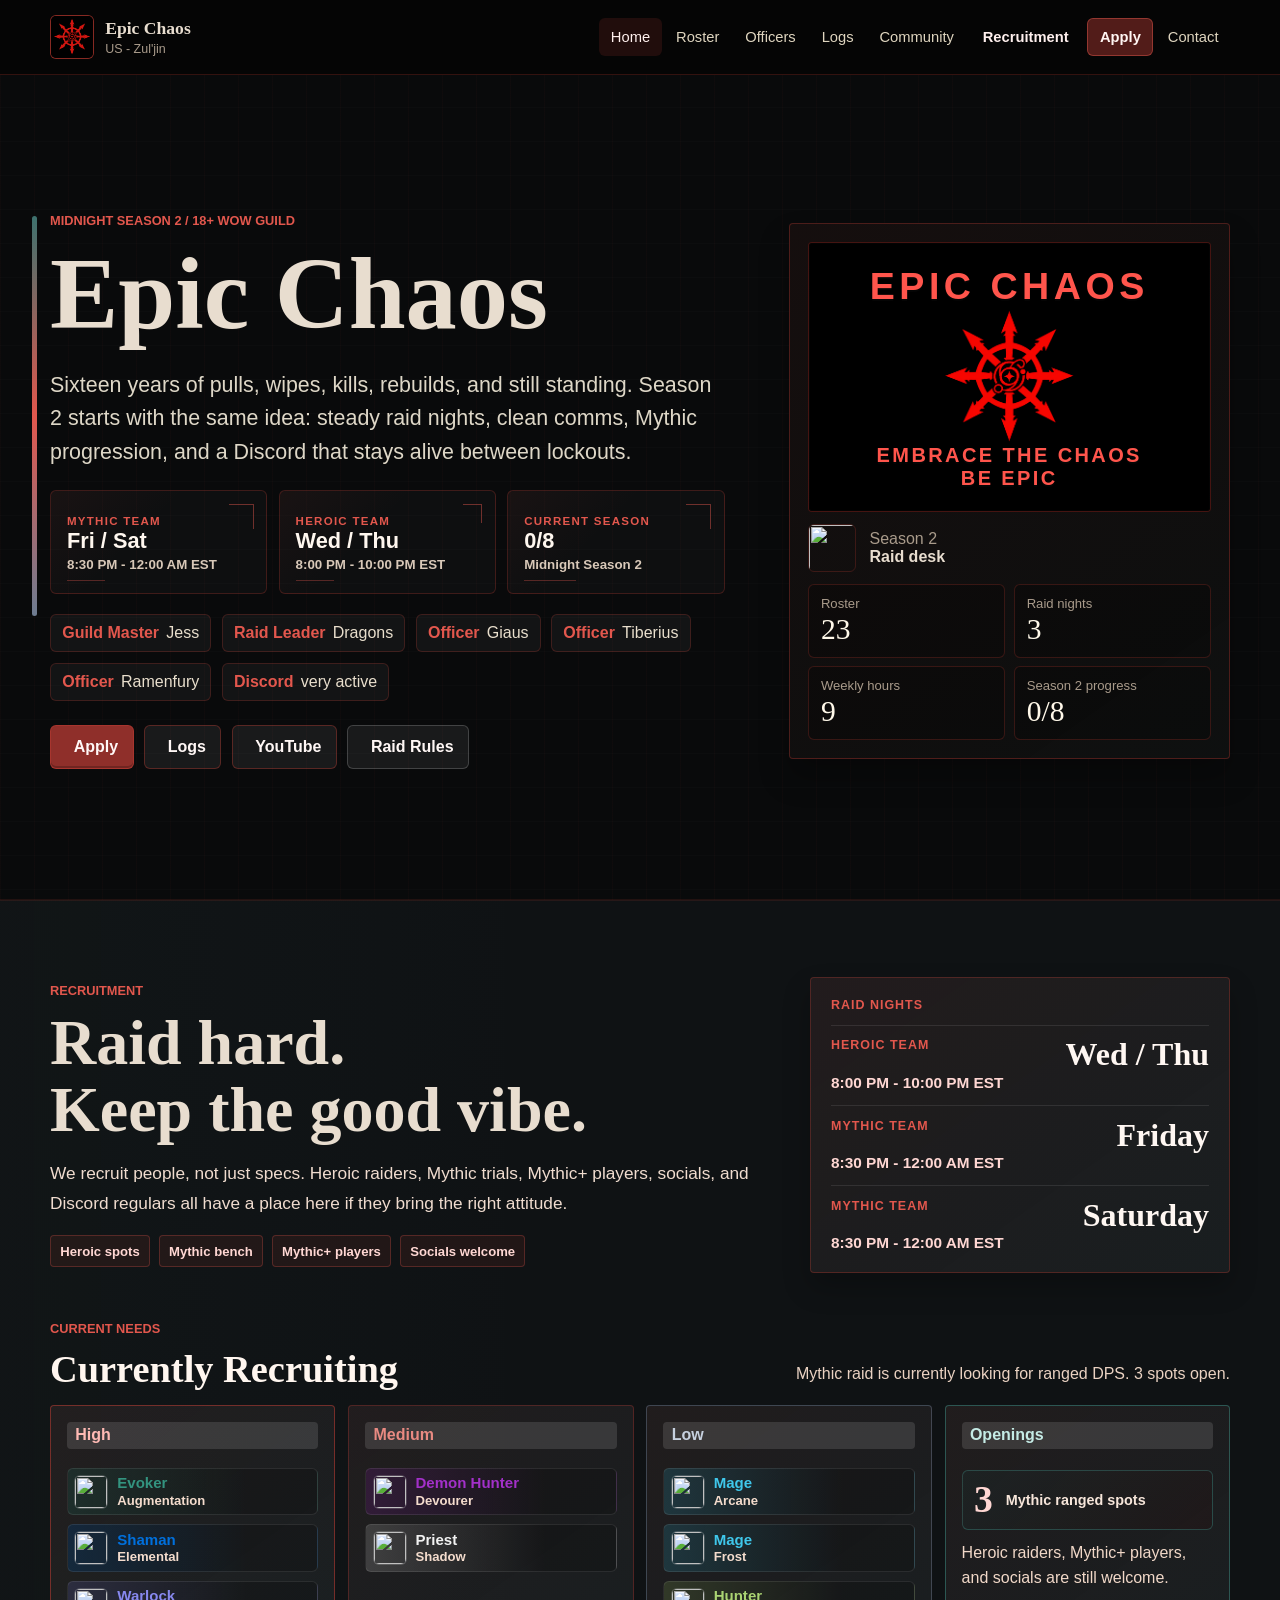
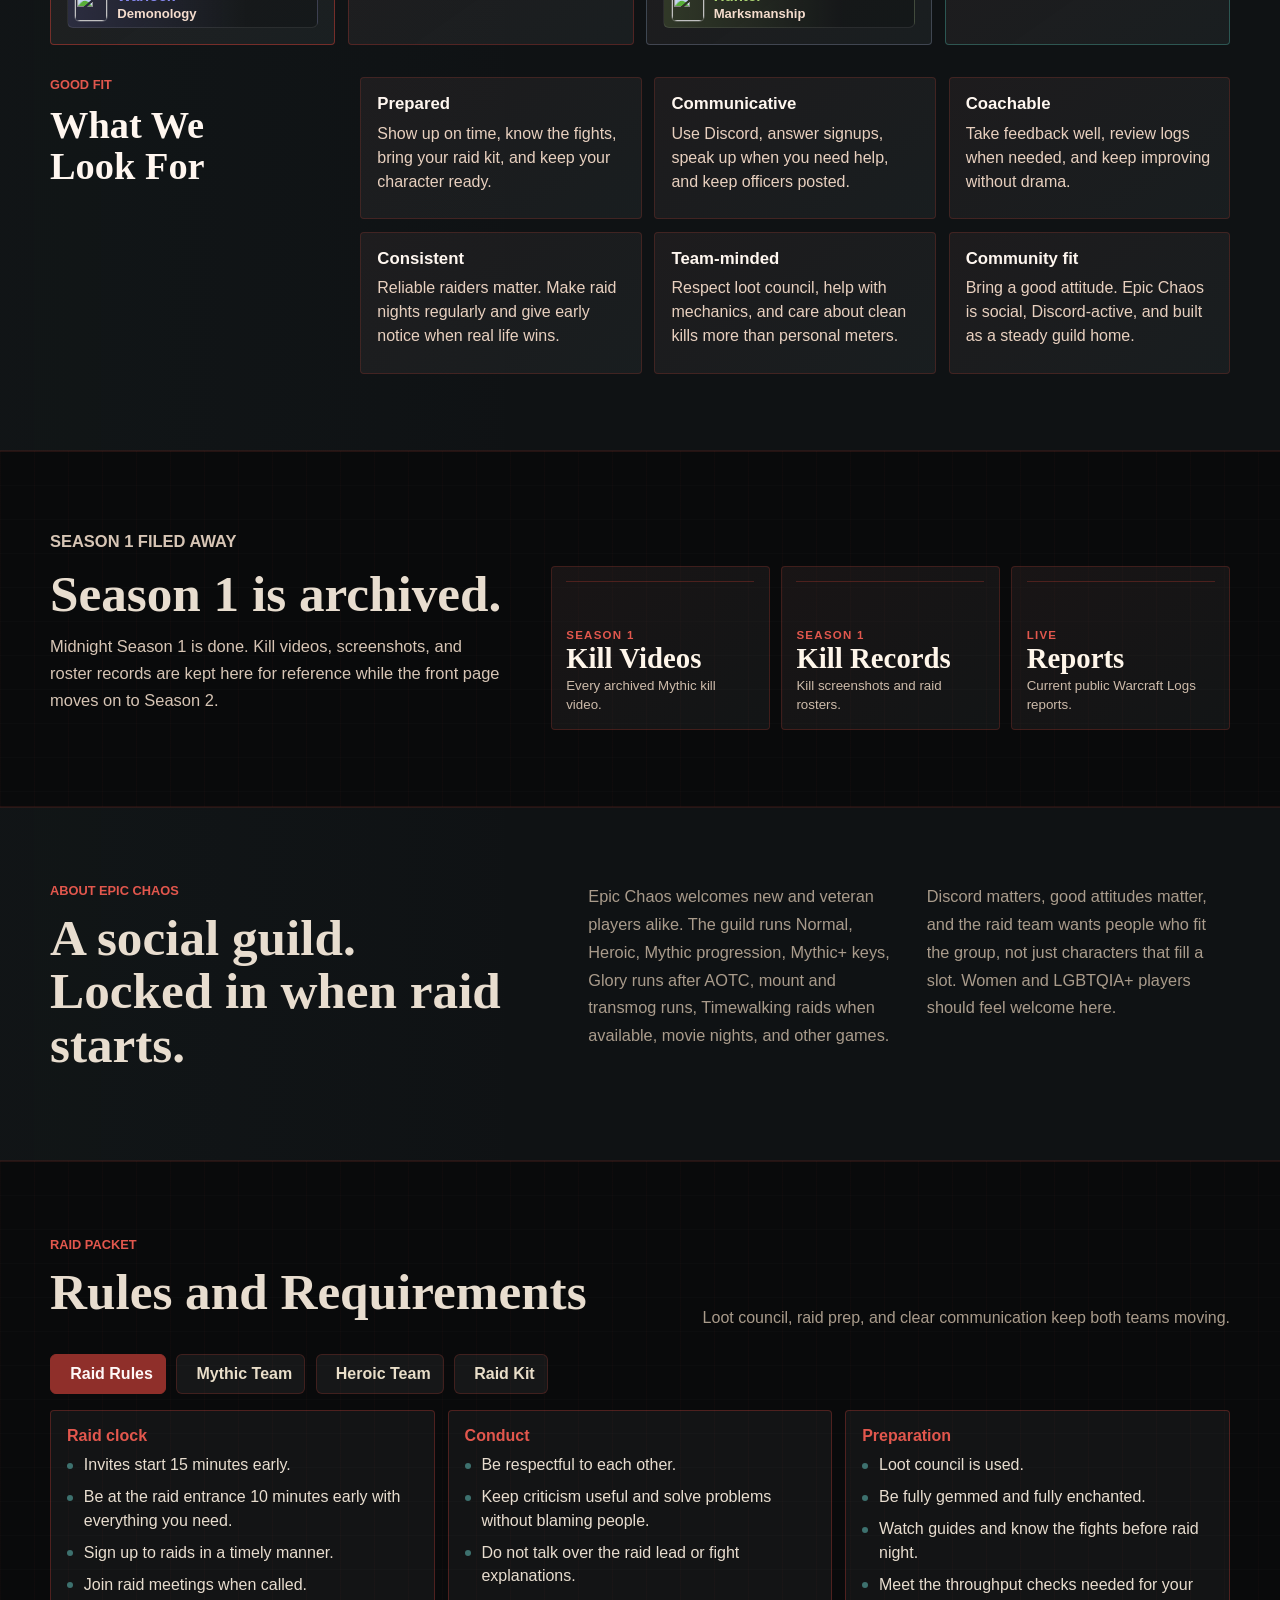
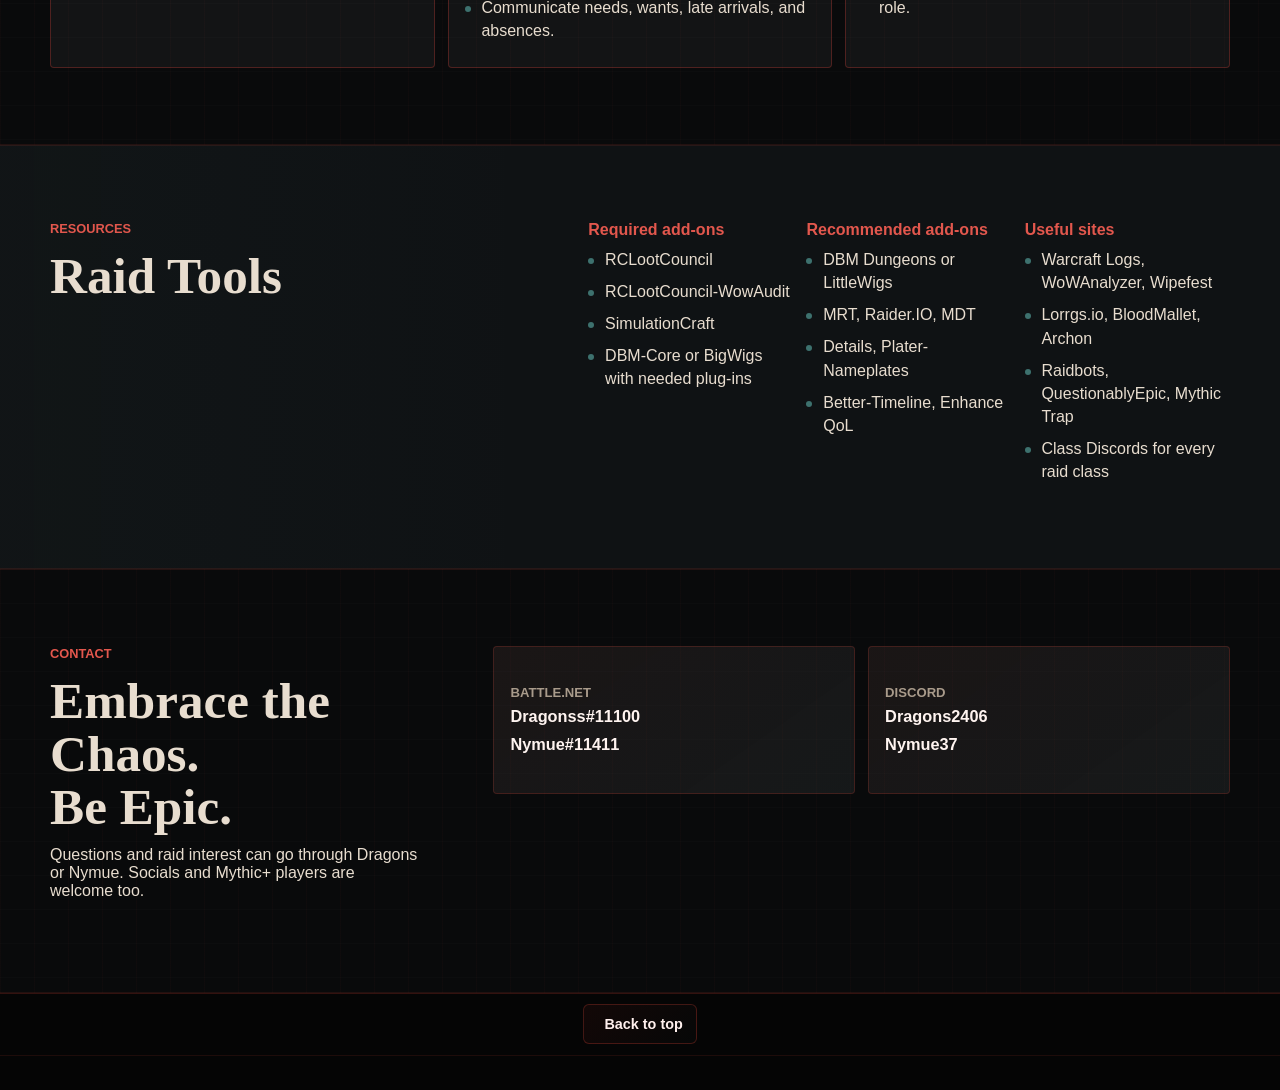
==== index.html @ 356dbc01 "Major CSS update/code test" ====
<!doctype html>
<html lang="en">
  <head>
    <meta charset="utf-8">
    <meta name="viewport" content="width=device-width, initial-scale=1">
    <title>Epic Chaos - WoW Guild on US-Zul'jin</title>
    <meta
      name="description"
      content="Epic Chaos is an 18+ World of Warcraft guild on US-Zul'jin with Heroic and Mythic raid teams, Mythic+, active Discord, and community events."
    >
    <link rel="icon" type="image/png" href="assets/epic-chaos-logo-v5.png">
    <link rel="apple-touch-icon" href="assets/epic-chaos-logo-v5.png">
    <link rel="stylesheet" href="style.css?v=42">
    <script defer src="https://unpkg.com/lucide@0.468.0/dist/umd/lucide.min.js"></script>
    <script defer src="script.js?v=21"></script>
  </head>
  <body>
    <a class="skip-link" href="#content">Skip to content</a>

    <header class="site-header">
      <nav class="nav-wrap" aria-label="Primary navigation">
        <a class="brand" href="/" aria-label="Epic Chaos home">
          <img class="brand-logo-img" src="assets/epic-chaos-logo-v5.png" alt="" width="46" height="46">
          <span>
            <strong>Epic Chaos</strong>
            <small>US - Zul'jin</small>
          </span>
        </a>

        <button class="icon-button nav-toggle" type="button" aria-label="Open navigation" aria-controls="siteNav" aria-expanded="false">
          <i data-lucide="menu"></i>
        </button>

        <div class="nav-links" id="siteNav">
          <a href="/" aria-current="page">Home</a>
          <a href="/Roster/">Roster</a>
          <a href="/Officers/">Officers</a>
          <a href="/Logs/">Logs</a>
          <a href="/Causes/">Community</a>
          <a class="nav-cta" href="/#recruitment" data-scroll-target="recruitment">Recruitment</a>
          <a class="nav-apply" href="https://forms.gle/5R5TwA4dQadTschp9">Apply</a>
          <a href="/#contact" data-scroll-target="contact">Contact</a>
        </div>
      </nav>
    </header>

    <main id="content">
      <section class="hero" id="top" aria-labelledby="heroTitle">
        <div class="hero-copy">
          <p class="eyebrow">Midnight Season 2 / 18+ WoW guild</p>
          <h1 id="heroTitle">Epic Chaos</h1>
          <p class="lead">
            Sixteen years of pulls, wipes, kills, rebuilds, and still standing.
            Season 2 starts with the same idea: steady raid nights, clean comms,
            Mythic progression, and a Discord that stays alive between lockouts.
          </p>

          <div class="hero-focus" aria-label="Current guild focus">
            <article>
              <span>Mythic Team</span>
              <strong>Fri / Sat</strong>
              <small>8:30 PM - 12:00 AM EST</small>
            </article>
            <article>
              <span>Heroic Team</span>
              <strong>Wed / Thu</strong>
              <small>8:00 PM - 10:00 PM EST</small>
            </article>
            <article>
              <span>Current Season</span>
              <strong>0/8</strong>
              <small>Midnight Season 2</small>
            </article>
          </div>

          <div class="leader-strip" aria-label="Guild leadership">
            <span><b>Guild Master</b> Jess</span>
            <span><b>Raid Leader</b> Dragons</span>
            <span><b>Officer</b> Giaus</span>
            <span><b>Officer</b> Tiberius</span>
            <span><b>Officer</b> Ramenfury</span>
            <span><b>Discord</b> very active</span>
          </div>

          <div class="hero-actions">
            <a class="button primary" href="https://forms.gle/5R5TwA4dQadTschp9">
              <i data-lucide="send"></i>
              Apply
            </a>
            <a class="button" href="/Logs/">
              <i data-lucide="bar-chart-3"></i>
              Logs
            </a>
            <a class="button" href="https://www.youtube.com/@EpicChaos-Zuljin">
              <i data-lucide="youtube"></i>
              YouTube
            </a>
            <a class="button ghost" href="/#requirements" data-scroll-target="requirements">
              <i data-lucide="scroll-text"></i>
              Raid Rules
            </a>
          </div>
        </div>

        <div class="hero-board" aria-label="Epic Chaos overview">
          <figure class="logo-card logo-card-image">
            <figcaption class="logo-wordmark logo-wordmark-top">Epic Chaos</figcaption>
            <img class="hero-logo-img" src="assets/epic-chaos-logo-v5.png" alt="Epic Chaos chaos star logo" width="4096" height="4096">
            <figcaption class="logo-wordmark logo-wordmark-bottom">
              <span>Embrace the Chaos</span>
              <span>Be Epic</span>
            </figcaption>
          </figure>

          <div class="board-heading">
            <img src="https://assets.rpglogs.com/img/warcraft/zones/zone-46.png" alt="" width="56" height="56">
            <div>
              <p>Season 2</p>
              <strong>Raid desk</strong>
            </div>
          </div>

          <dl class="stat-grid">
            <div>
              <dt>Roster</dt>
              <dd id="mythicRosterCount" data-sheet-count="mythic">23</dd>
            </div>
            <div>
              <dt>Raid nights</dt>
              <dd>3</dd>
            </div>
            <div>
              <dt>Weekly hours</dt>
              <dd>9</dd>
            </div>
            <div>
              <dt>Season 2 progress</dt>
              <dd>0/8</dd>
            </div>
          </dl>
        </div>
      </section>

      <section class="section band-recruitment" id="recruitment" aria-labelledby="recruitmentTitle">
        <div class="section-inner recruitment-feature">
          <div class="recruitment-copy">
            <p class="section-kicker">Recruitment</p>
            <h2 id="recruitmentTitle">Raid hard.<br><span class="line-keep">Keep the good vibe.</span></h2>
            <p class="recruitment-lead">
              We recruit people, not just specs. Heroic raiders, Mythic trials, Mythic+ players,
              socials, and Discord regulars all have a place here if they bring the right attitude.
            </p>
            <div class="recruitment-pills" aria-label="Open recruitment lanes">
              <span>Heroic spots</span>
              <span>Mythic bench</span>
              <span>Mythic+ players</span>
              <span>Socials welcome</span>
            </div>
          </div>

          <aside class="raid-times-panel" aria-label="Recruitment raid schedule">
            <span class="raid-times-label">Raid Nights</span>
            <div class="raid-time-line">
              <span>Heroic Team</span>
              <strong>Wed / Thu</strong>
              <b>8:00 PM - 10:00 PM EST</b>
            </div>
            <div class="raid-time-line">
              <span>Mythic Team</span>
              <strong>Friday</strong>
              <b>8:30 PM - 12:00 AM EST</b>
            </div>
            <div class="raid-time-line">
              <span>Mythic Team</span>
              <strong>Saturday</strong>
              <b>8:30 PM - 12:00 AM EST</b>
            </div>
          </aside>
        </div>

        <div class="section-inner recruitment-board">
          <div class="recruitment-section-head">
            <div>
              <p class="section-kicker">Current needs</p>
              <h3>Currently Recruiting</h3>
            </div>
            <p>Mythic raid is currently looking for ranged DPS. 3 spots open.</p>
          </div>

          <div class="recruit-grid">
            <article class="need-card high">
              <h3>High</h3>
              <ul class="recruit-list" aria-label="High priority recruitment">
                <li class="recruit-need class-evoker">
                  <img src="https://wow.zamimg.com/images/wow/icons/large/classicon_evoker.jpg" alt="" width="32" height="32">
                  <span><b>Evoker</b><em>Augmentation</em></span>
                </li>
                <li class="recruit-need class-shaman">
                  <img src="https://wow.zamimg.com/images/wow/icons/large/classicon_shaman.jpg" alt="" width="32" height="32">
                  <span><b>Shaman</b><em>Elemental</em></span>
                </li>
                <li class="recruit-need class-warlock">
                  <img src="https://wow.zamimg.com/images/wow/icons/large/classicon_warlock.jpg" alt="" width="32" height="32">
                  <span><b>Warlock</b><em>Demonology</em></span>
                </li>
              </ul>
            </article>
            <article class="need-card medium">
              <h3>Medium</h3>
              <ul class="recruit-list" aria-label="Medium priority recruitment">
                <li class="recruit-need class-demon-hunter">
                  <img src="https://wow.zamimg.com/images/wow/icons/large/classicon_demonhunter.jpg" alt="" width="32" height="32">
                  <span><b>Demon Hunter</b><em>Devourer</em></span>
                </li>
                <li class="recruit-need class-priest">
                  <img src="https://wow.zamimg.com/images/wow/icons/large/classicon_priest.jpg" alt="" width="32" height="32">
                  <span><b>Priest</b><em>Shadow</em></span>
                </li>
              </ul>
            </article>
            <article class="need-card low">
              <h3>Low</h3>
              <ul class="recruit-list" aria-label="Low priority recruitment">
                <li class="recruit-need class-mage">
                  <img src="https://wow.zamimg.com/images/wow/icons/large/classicon_mage.jpg" alt="" width="32" height="32">
                  <span><b>Mage</b><em>Arcane</em></span>
                </li>
                <li class="recruit-need class-mage">
                  <img src="https://wow.zamimg.com/images/wow/icons/large/classicon_mage.jpg" alt="" width="32" height="32">
                  <span><b>Mage</b><em>Frost</em></span>
                </li>
                <li class="recruit-need class-hunter">
                  <img src="https://wow.zamimg.com/images/wow/icons/large/classicon_hunter.jpg" alt="" width="32" height="32">
                  <span><b>Hunter</b><em>Marksmanship</em></span>
                </li>
              </ul>
            </article>
            <article class="need-card social">
              <h3>Openings</h3>
              <div class="recruit-openings">
                <strong>3</strong>
                <span>Mythic ranged spots</span>
              </div>
              <p>Heroic raiders, Mythic+ players, and socials are still welcome.</p>
            </article>
          </div>
        </div>

        <div class="section-inner fit-strip" aria-labelledby="fitTitle">
          <div class="fit-title">
            <p class="section-kicker">Good fit</p>
            <h3 id="fitTitle">What We Look For</h3>
          </div>
          <div class="fit-grid-home">
            <article>
              <h3>Prepared</h3>
              <p>Show up on time, know the fights, bring your raid kit, and keep your character ready.</p>
            </article>
            <article>
              <h3>Communicative</h3>
              <p>Use Discord, answer signups, speak up when you need help, and keep officers posted.</p>
            </article>
            <article>
              <h3>Coachable</h3>
              <p>Take feedback well, review logs when needed, and keep improving without drama.</p>
            </article>
            <article>
              <h3>Consistent</h3>
              <p>Reliable raiders matter. Make raid nights regularly and give early notice when real life wins.</p>
            </article>
            <article>
              <h3>Team-minded</h3>
              <p>Respect loot council, help with mechanics, and care about clean kills more than personal meters.</p>
            </article>
            <article>
              <h3>Community fit</h3>
              <p>Bring a good attitude. Epic Chaos is social, Discord-active, and built as a steady guild home.</p>
            </article>
          </div>
        </div>
      </section>

      <section class="section band-season" id="season-archive" aria-labelledby="seasonArchiveTitle">
        <div class="section-inner season-archive">
          <div class="season-archive-copy">
            <p class="section-kicker">Season 1 filed away</p>
            <h2 id="seasonArchiveTitle">Season 1 is archived.</h2>
            <p>
              Midnight Season 1 is done. Kill videos, screenshots, and roster records are kept here
              for reference while the front page moves on to Season 2.
            </p>
          </div>
          <div class="season-archive-links">
            <a href="/Armory/">
              <span>Season 1</span>
              <strong>Kill Videos</strong>
              <small>Every archived Mythic kill video.</small>
            </a>
            <a href="/Kill-Team/">
              <span>Season 1</span>
              <strong>Kill Records</strong>
              <small>Kill screenshots and raid rosters.</small>
            </a>
            <a href="/Logs/">
              <span>Live</span>
              <strong>Reports</strong>
              <small>Current public Warcraft Logs reports.</small>
            </a>
          </div>
        </div>
      </section>

      <section class="section band-paper" id="about" aria-labelledby="aboutTitle">
        <div class="section-inner split">
          <div>
            <p class="section-kicker">About Epic Chaos</p>
            <h2 id="aboutTitle">A social guild.<br>Locked in when raid starts.</h2>
          </div>
          <div class="about-copy">
            <p>
              Epic Chaos welcomes new and veteran players alike. The guild runs Normal, Heroic, Mythic progression,
              Mythic+ keys, Glory runs after AOTC, mount and transmog runs, Timewalking raids when available,
              movie nights, and other games.
            </p>
            <p>
              Discord matters, good attitudes matter, and the raid team wants people who fit the group,
              not just characters that fill a slot. Women and LGBTQIA+ players should feel welcome here.
            </p>
          </div>
        </div>
      </section>

      <section class="section band-dark" id="requirements" aria-labelledby="requirementsTitle">
        <div class="section-inner">
          <p class="section-kicker">Raid packet</p>
          <div class="section-head">
            <h2 id="requirementsTitle">Rules and Requirements</h2>
            <p>Loot council, raid prep, and clear communication keep both teams moving.</p>
          </div>

          <div class="tabs" role="tablist" aria-label="Raid packet sections">
            <button class="is-active" type="button" role="tab" aria-selected="true" data-requirement-tab="rules">
              <i data-lucide="shield-alert"></i>
              Raid Rules
            </button>
            <button type="button" role="tab" aria-selected="false" data-requirement-tab="riot">
              <i data-lucide="swords"></i>
              Mythic Team
            </button>
            <button type="button" role="tab" aria-selected="false" data-requirement-tab="ruin">
              <i data-lucide="shield"></i>
              Heroic Team
            </button>
            <button type="button" role="tab" aria-selected="false" data-requirement-tab="kit">
              <i data-lucide="package-check"></i>
              Raid Kit
            </button>
          </div>

          <div class="requirement-panel" id="requirementPanel" role="tabpanel" aria-live="polite"></div>
        </div>
      </section>

      <section class="section band-ink" id="resources" aria-labelledby="resourcesTitle">
        <div class="section-inner resources-layout">
          <div>
            <p class="section-kicker">Resources</p>
            <h2 id="resourcesTitle">Raid Tools</h2>
          </div>
          <div class="resource-columns">
            <div>
              <h3>Required add-ons</h3>
              <ul class="check-list">
                <li>RCLootCouncil</li>
                <li>RCLootCouncil-WowAudit</li>
                <li>SimulationCraft</li>
                <li>DBM-Core or BigWigs with needed plug-ins</li>
              </ul>
            </div>
            <div>
              <h3>Recommended add-ons</h3>
              <ul class="check-list">
                <li>DBM Dungeons or LittleWigs</li>
                <li>MRT, Raider.IO, MDT</li>
                <li>Details, Plater-Nameplates</li>
                <li>Better-Timeline, Enhance QoL</li>
              </ul>
            </div>
            <div>
              <h3>Useful sites</h3>
              <ul class="check-list">
                <li>Warcraft Logs, WoWAnalyzer, Wipefest</li>
                <li>Lorrgs.io, BloodMallet, Archon</li>
                <li>Raidbots, QuestionablyEpic, Mythic Trap</li>
                <li>Class Discords for every raid class</li>
              </ul>
            </div>
          </div>
        </div>
      </section>

      <section class="section band-contact" id="contact" aria-labelledby="contactTitle">
        <div class="section-inner contact-layout">
          <div>
            <p class="section-kicker">Contact</p>
            <h2 id="contactTitle">Embrace the Chaos.<br>Be Epic.</h2>
            <p>
              Questions and raid interest can go through Dragons or Nymue.
              Socials and Mythic+ players are welcome too.
            </p>
          </div>

          <div class="contact-grid">
            <div>
              <span>Battle.net</span>
              <strong>Dragonss#11100</strong>
              <strong>Nymue#11411</strong>
            </div>
            <div>
              <span>Discord</span>
              <strong>Dragons2406</strong>
              <strong>Nymue37</strong>
            </div>
          </div>
        </div>
      </section>
    </main>

    <div class="back-top-wrap">
      <button class="back-top" type="button">
        <i data-lucide="arrow-up"></i>
        Back to top
      </button>
    </div>

    <footer class="site-footer" aria-hidden="true"></footer>
  </body>
</html>
---- style.css ----
:root {
  color-scheme: dark;
  --bg: #070707;
  --deep: #030303;
  --panel: #111315;
  --ink: #e8ddcf;
  --muted: #a99b8b;
  --paper: #111315;
  --paper-ink: #e8ddcf;
  --line: rgba(214, 64, 53, 0.22);
  --line-dark: rgba(214, 64, 53, 0.3);
  --accent: #8f2f2a;
  --accent-bright: #e2574d;
  --red: #d64035;
  --green: #3d716e;
  --blue: #6d7c91;
  --band-textured:
    linear-gradient(90deg, rgba(214, 64, 53, 0.026) 1px, transparent 1px) 0 0 / 34px 34px,
    linear-gradient(0deg, rgba(255, 255, 255, 0.012) 1px, transparent 1px) 0 0 / 34px 34px,
    #090a0b;
  --band-muted:
    linear-gradient(90deg, rgba(61, 113, 110, 0.032), transparent 42%),
    #0f1214;
  --shadow: 0 16px 32px rgba(0, 0, 0, 0.32);
  --radius: 4px;
  --max: 1180px;
  --header: 74px;
  font-family: "Trebuchet MS", "Segoe UI", Arial, sans-serif;
}

* {
  box-sizing: border-box;
}

html {
  overflow-x: hidden;
  scroll-behavior: smooth;
  scroll-padding-top: calc(var(--header) + 18px);
}

body {
  margin: 0;
  padding-top: var(--header);
  min-width: 320px;
  overflow-x: hidden;
  background:
    linear-gradient(90deg, rgba(214, 64, 53, 0.018) 1px, transparent 1px) 0 0 / 34px 34px,
    linear-gradient(0deg, rgba(255, 255, 255, 0.01) 1px, transparent 1px) 0 0 / 34px 34px,
    var(--bg);
  color: var(--ink);
}

body::before {
  content: none;
}

main {
  overflow-x: clip;
}

img,
svg {
  display: block;
}

a {
  color: inherit;
}

h1,
h2,
h3,
p {
  margin-top: 0;
}

h1,
h2 {
  font-family: Georgia, "Times New Roman", serif;
  letter-spacing: 0;
  text-wrap: balance;
}

h1 {
  margin-bottom: 1.35rem;
  font-size: clamp(3.2rem, 8vw, 7.5rem);
  line-height: 1.04;
  max-width: 820px;
}

h2 {
  margin-bottom: 0.8rem;
  font-size: clamp(2rem, 4vw, 3.4rem);
  line-height: 1.04;
}

h3,
.eyebrow,
.section-kicker {
  text-wrap: balance;
}

p,
.lead,
.section-head p,
.recruitment-lead,
.about-copy p,
.contact-copy p,
.need-card p,
.resource-columns p,
.report-card span,
.logs-hub-card small {
  text-wrap: pretty;
}

h3 {
  margin-bottom: 0.45rem;
  font-size: 1rem;
}

.skip-link {
  position: fixed;
  left: 1rem;
  top: 1rem;
  z-index: 50;
  transform: translateY(-150%);
  background: var(--accent);
  color: #fff7f5;
  padding: 0.65rem 0.85rem;
  border-radius: 6px;
}

.skip-link:focus {
  transform: translateY(0);
}

.site-header {
  position: fixed;
  top: 0;
  left: 0;
  right: 0;
  z-index: 40;
  width: 100%;
  min-height: var(--header);
  background: rgba(6, 6, 6, 0.96);
  border-bottom: 1px solid var(--line);
  backdrop-filter: blur(8px);
  box-shadow: none;
}

.nav-wrap,
.hero,
.section-inner {
  width: min(var(--max), calc(100% - 32px));
  margin: 0 auto;
}

.nav-wrap {
  min-height: var(--header);
  display: flex;
  align-items: center;
  justify-content: space-between;
  gap: 1rem;
}

.brand {
  display: flex;
  align-items: center;
  gap: 0.7rem;
  text-decoration: none;
}

.brand img {
  width: 44px;
  height: 44px;
  filter: none;
}

.brand-logo {
  width: 46px;
  height: 46px;
  flex: 0 0 auto;
  border: 1px solid rgba(214, 64, 53, 0.62);
  border-radius: 6px;
  padding: 4px;
  background: #050505;
  box-shadow: none;
}

.brand-logo-img {
  width: 46px;
  height: 46px;
  flex: 0 0 auto;
  border: 1px solid rgba(214, 64, 53, 0.62);
  border-radius: 6px;
  object-fit: cover;
  object-position: center;
  background: #050505;
  box-shadow: none;
}

.brand strong {
  display: block;
  font-family: Georgia, "Times New Roman", serif;
  font-size: 1.1rem;
}

.brand small {
  color: var(--muted);
  font-size: 0.78rem;
}

.nav-links {
  display: flex;
  align-items: center;
  gap: 0.18rem;
}

.nav-links a {
  min-height: 38px;
  display: inline-flex;
  align-items: center;
  gap: 0.35rem;
  border-radius: 6px;
  padding: 0 0.72rem;
  border: 0;
  background: transparent;
  color: #dfd5bf;
  font: inherit;
  font-size: 0.92rem;
  text-decoration: none;
  cursor: pointer;
}

.nav-links a:hover,
.nav-links a:focus-visible {
  background: rgba(214, 64, 53, 0.14);
  color: #fff0ee;
  outline: none;
}

.nav-links a[aria-current="page"] {
  background: rgba(143, 47, 42, 0.2);
  color: #fff0ee;
}

.nav-links .nav-cta {
  margin-left: 0.18rem;
  color: #fff0ee;
  font-weight: 800;
}

.nav-links .nav-cta:hover,
.nav-links .nav-cta:focus-visible {
  background: rgba(214, 64, 53, 0.14);
}

.nav-links .nav-apply {
  margin-left: 0.28rem;
  border: 1px solid rgba(226, 87, 77, 0.46);
  background: rgba(143, 47, 42, 0.56);
  color: #fff5f2;
  font-weight: 900;
}

.nav-links .nav-apply:hover,
.nav-links .nav-apply:focus-visible {
  border-color: rgba(226, 87, 77, 0.78);
  background: rgba(214, 64, 53, 0.74);
  color: #fff;
}

.icon-button {
  width: 42px;
  height: 42px;
  display: none;
  align-items: center;
  justify-content: center;
  border: 1px solid var(--line);
  border-radius: 6px;
  background: rgba(255, 255, 255, 0.06);
  color: var(--ink);
}

.hero {
  min-height: calc(100svh - var(--header));
  padding: clamp(1.4rem, 3vw, 2.3rem) 0 clamp(1.1rem, 2.4vw, 1.8rem);
  display: grid;
  grid-template-columns: minmax(0, 1.1fr) minmax(320px, 0.72fr);
  align-items: center;
  gap: clamp(2rem, 5vw, 4rem);
}

.hero-copy {
  position: relative;
}

.hero-copy::before {
  content: "";
  position: absolute;
  left: -18px;
  top: 0.2rem;
  width: 5px;
  height: 72%;
  border-radius: 99px;
  background: linear-gradient(#3d716e, var(--accent-bright), #6d7c91);
}

.eyebrow,
.section-kicker {
  margin: 0 0 0.8rem;
  color: var(--accent-bright);
  font-size: 0.8rem;
  font-weight: 700;
  text-transform: uppercase;
}

.lead {
  max-width: 720px;
  margin-bottom: 1.35rem;
  color: #ded7c7;
  font-size: clamp(1.1rem, 2vw, 1.34rem);
  line-height: 1.55;
}

.hero-focus {
  display: grid;
  grid-template-columns: repeat(3, minmax(0, 1fr));
  gap: 0.7rem;
  max-width: 760px;
  margin: 0 0 1.25rem;
}

.hero-focus article {
  position: relative;
  min-height: 104px;
  overflow: hidden;
  display: grid;
  align-content: center;
  gap: 0.18rem;
  border: 1px solid rgba(214, 64, 53, 0.24);
  border-radius: 6px;
  padding: 0.95rem 1rem 0.85rem;
  background:
    linear-gradient(135deg, rgba(143, 47, 42, 0.08), transparent 42%),
    rgba(255, 255, 255, 0.024);
  box-shadow: none;
}

.hero-focus article::before {
  content: "";
  position: absolute;
  top: 0.78rem;
  right: 0.78rem;
  width: 24px;
  height: 24px;
  border-top: 1px solid rgba(226, 87, 77, 0.46);
  border-right: 1px solid rgba(226, 87, 77, 0.46);
}

.hero-focus article::after {
  content: "";
  position: absolute;
  left: 1rem;
  bottom: 0.78rem;
  width: 38px;
  height: 1px;
  background: rgba(226, 87, 77, 0.34);
}

.hero-focus article:nth-child(2)::before {
  width: 18px;
  height: 18px;
}

.hero-focus article:nth-child(3)::after {
  width: 52px;
}

.hero-focus span {
  color: var(--accent-bright);
  font-size: 0.72rem;
  font-weight: 900;
  letter-spacing: 0.11em;
  text-transform: uppercase;
}

.hero-focus strong {
  color: #fff7ef;
  font-size: clamp(1.05rem, 1.8vw, 1.36rem);
  line-height: 1.12;
}

.hero-focus small {
  color: #d8c8b8;
  font-weight: 800;
}

.leader-strip,
.hero-actions,
.link-row,
.segmented,
.tabs,
.roster-summary {
  display: flex;
  flex-wrap: wrap;
  gap: 0.65rem;
}

.leader-strip {
  margin-bottom: 1.5rem;
}

.leader-strip span,
.summary-pill {
  min-height: 38px;
  display: inline-flex;
  align-items: center;
  gap: 0.45rem;
  border: 1px solid var(--line);
  border-radius: 6px;
  padding: 0.45rem 0.7rem;
  background: rgba(255, 255, 255, 0.045);
  color: #e9dfcd;
}

.leader-strip b,
.summary-pill b {
  color: var(--accent-bright);
}

.button {
  min-height: 44px;
  display: inline-flex;
  align-items: center;
  justify-content: center;
  gap: 0.52rem;
  border: 1px solid rgba(214, 64, 53, 0.34);
  border-radius: 6px;
  padding: 0.66rem 0.9rem;
  background: rgba(255, 255, 255, 0.065);
  color: #fff7f5;
  font-weight: 700;
  text-decoration: none;
  transition: background 160ms ease, border-color 160ms ease, color 160ms ease;
}

.button:hover,
.button:focus-visible {
  background: rgba(143, 47, 42, 0.18);
  border-color: rgba(226, 87, 77, 0.62);
  outline: none;
}

.button.primary {
  background: var(--accent);
  color: #fff8f7;
  box-shadow: inset 0 -2px 0 rgba(0, 0, 0, 0.22);
}

.button.ghost {
  border-color: rgba(255, 255, 255, 0.18);
}

.button svg {
  width: 19px;
  height: 19px;
}

.button img {
  width: 22px;
  height: 22px;
  border-radius: 4px;
}

.hero-board {
  border: 1px solid rgba(214, 64, 53, 0.3);
  border-radius: var(--radius);
  padding: clamp(0.85rem, 2vw, 1.15rem);
  background:
    linear-gradient(145deg, rgba(143, 47, 42, 0.07), rgba(61, 113, 110, 0.035)),
    rgba(13, 13, 13, 0.96);
  box-shadow: 0 18px 30px rgba(0, 0, 0, 0.26);
}

.logo-card {
  margin: 0 0 0.75rem;
  border: 1px solid rgba(214, 64, 53, 0.32);
  border-radius: var(--radius);
  overflow: hidden;
  background: #000;
  box-shadow: inset 0 0 0 1px rgba(255, 255, 255, 0.025);
}

.logo-card-image {
  position: relative;
  min-height: clamp(210px, 24vw, 270px);
  display: grid;
  place-items: center;
  padding: clamp(1rem, 2vw, 1.35rem);
  background: #000;
}

.logo-card-image::before {
  content: "";
  position: absolute;
  inset: 0;
  z-index: 1;
  background:
    linear-gradient(180deg, rgba(0, 0, 0, 0.48), transparent 24%, transparent 74%, rgba(0, 0, 0, 0.56));
  pointer-events: none;
}

.hero-logo-img {
  position: absolute;
  left: 50%;
  top: 50%;
  width: 70%;
  height: 56%;
  transform: translate(-50%, -50%);
  object-fit: contain;
  object-position: center;
  opacity: 1;
  filter: saturate(1.2) contrast(1.08);
}

.logo-wordmark {
  position: relative;
  z-index: 2;
  margin: 0;
  color: #ff554c;
  font-family: Impact, "Arial Black", "Trebuchet MS", sans-serif;
  font-weight: 900;
  letter-spacing: 0.12em;
  text-align: center;
  text-transform: uppercase;
  text-shadow:
    0 2px 0 #050505;
}

.logo-wordmark-top {
  align-self: start;
  font-size: clamp(1.65rem, 3.2vw, 2.35rem);
}

.logo-wordmark-bottom {
  align-self: end;
  display: grid;
  gap: 0.12rem;
  font-size: clamp(0.95rem, 1.7vw, 1.25rem);
  line-height: 1.08;
}

.chaos-logo {
  color: #d64035;
}

.full-logo {
  width: 100%;
  height: auto;
  aspect-ratio: 640 / 430;
}

.logo-bg {
  fill: #070304;
}

.logo-title,
.logo-motto {
  fill: #ff6359;
  stroke: rgba(0, 0, 0, 0.95);
  stroke-width: 4;
  paint-order: stroke fill;
  font-family: Impact, "Arial Black", "Trebuchet MS", sans-serif;
  font-weight: 900;
  letter-spacing: 3px;
  filter: none;
}

.logo-title {
  font-size: 42px;
}

.logo-motto {
  font-size: 29px;
}

.logo-scuff {
  fill: none;
  stroke: rgba(255, 255, 255, 0.045);
  stroke-width: 2;
  stroke-linecap: round;
  stroke-dasharray: 1 12;
}

.star-arm {
  fill: none;
  stroke: currentColor;
  stroke-linecap: square;
  stroke-width: 20;
}

.brand-logo .star-arm {
  stroke-width: 9;
}

.star-head {
  fill: currentColor;
  stroke: #050505;
  stroke-linejoin: round;
  stroke-width: 4;
}

.brand-logo .star-head {
  stroke-width: 2.5;
}

.star-core {
  fill: #070304;
  stroke: currentColor;
  stroke-width: 8;
}

.star-core.outer {
  fill: #070304;
  stroke: var(--accent-bright);
  stroke-width: 7;
}

.star-core.middle {
  fill: #170707;
  stroke: currentColor;
  stroke-width: 5;
}

.star-core.inner {
  fill: var(--accent-bright);
  stroke: #070304;
  stroke-width: 2;
}

.core-mark {
  fill: none;
  stroke: var(--accent-bright);
  stroke-linecap: round;
  stroke-linejoin: round;
  stroke-width: 5;
}

.brand-logo .star-core {
  stroke-width: 4;
}

.brand-logo .star-core.outer {
  stroke: currentColor;
  stroke-width: 4;
}

.brand-logo .star-core.middle {
  fill: var(--accent-bright);
  stroke: #070304;
  stroke-width: 2;
}

.logo-ring,
.logo-swirl {
  fill: none;
  stroke: currentColor;
  stroke-linecap: round;
  stroke-linejoin: round;
}

.full-logo .logo-ring {
  stroke-width: 14;
}

.full-logo .logo-ring.inner {
  stroke-width: 8;
}

.brand-logo .logo-ring {
  stroke-width: 8;
}

.brand-logo .logo-ring.thin {
  stroke-width: 5;
}

.logo-spoke {
  fill: currentColor;
  stroke: #060606;
  stroke-width: 3;
  stroke-linejoin: round;
}

.brand-logo .logo-spoke {
  stroke-width: 2;
}

.full-logo .logo-swirl {
  stroke-width: 8;
}

.full-logo .logo-swirl.short {
  stroke-width: 6;
}

.brand-logo .logo-swirl {
  stroke-width: 6;
}

.board-heading {
  display: flex;
  align-items: center;
  gap: 0.85rem;
  margin-bottom: 1.1rem;
}

.hero-board .board-heading {
  margin-bottom: 0.75rem;
}

.board-heading img {
  width: 56px;
  height: 56px;
  border: 1px solid var(--line);
  border-radius: 6px;
}

.hero-board .board-heading img {
  width: 48px;
  height: 48px;
}

.board-heading p,
.section-head p,
.player-card p,
.progress-row small,
.report-card small,
.need-card p,
.schedule-card p {
  color: var(--muted);
}

.board-heading p,
.player-card p,
.schedule-card p {
  margin-bottom: 0;
}

.stat-grid {
  margin: 0;
  display: grid;
  grid-template-columns: repeat(2, minmax(0, 1fr));
  gap: 0.8rem;
}

.hero-board .stat-grid {
  gap: 0.55rem;
}

.stat-grid div {
  min-height: 92px;
  display: flex;
  flex-direction: column;
  justify-content: center;
  border: 1px solid var(--line);
  border-radius: 6px;
  padding: 0.9rem;
  background: rgba(0, 0, 0, 0.22);
}

.hero-board .stat-grid div {
  min-height: 66px;
  padding: 0.65rem 0.75rem;
}

.stat-grid dt {
  color: var(--muted);
  font-size: 0.82rem;
}

.stat-grid dd {
  margin: 0.15rem 0 0;
  color: #fff8e9;
  font-family: Georgia, "Times New Roman", serif;
  font-size: clamp(1.65rem, 4vw, 2.35rem);
}

.hero-board .stat-grid dd {
  font-size: clamp(1.35rem, 3vw, 1.85rem);
}

.section {
  padding: clamp(3rem, 6vw, 5.5rem) 0;
}

.section-head {
  display: flex;
  align-items: end;
  justify-content: space-between;
  gap: 2rem;
  margin-bottom: 1.4rem;
}

.section-head p {
  max-width: 620px;
  margin-bottom: 0;
  line-height: 1.55;
}

.band-dark {
  background:
    linear-gradient(90deg, rgba(61, 113, 110, 0.035), transparent 42%),
    #101115;
  border-block: 1px solid var(--line);
}

.band-paper {
  background:
    linear-gradient(90deg, rgba(214, 64, 53, 0.018) 1px, transparent 1px) 0 0 / 36px 36px,
    var(--paper);
  color: var(--paper-ink);
}

.band-paper .section-kicker {
  color: var(--accent-bright);
}

.band-paper .section-head p,
.band-paper .about-copy {
  color: var(--muted);
}

.band-ink {
  background:
    linear-gradient(90deg, rgba(214, 64, 53, 0.026), transparent 38%),
    #090b0f;
  border-block: 1px solid var(--line);
}

.band-recruitment {
  background:
    linear-gradient(90deg, rgba(143, 47, 42, 0.05), transparent 36%, rgba(61, 113, 110, 0.055) 82%),
    linear-gradient(0deg, rgba(255, 255, 255, 0.012) 1px, transparent 1px) 0 0 / 34px 34px,
    #08090d;
  border-block: 1px solid var(--line);
}

.band-contact {
  background:
    linear-gradient(135deg, rgba(143, 47, 42, 0.07), transparent 34%),
    #08090d;
  border-top: 1px solid var(--line);
}

main > section {
  position: relative;
  isolation: isolate;
  background: transparent;
}

main > section::before {
  content: "";
  position: absolute;
  top: 0;
  bottom: 0;
  left: calc(50% - 50vw);
  right: calc(50% - 50vw);
  z-index: -1;
  border-block: 1px solid rgba(214, 64, 53, 0.12);
  pointer-events: none;
}

main > section:first-child::before {
  border-top: 0;
}

main > section:nth-of-type(odd)::before {
  background: var(--band-textured);
}

main > section:nth-of-type(even)::before {
  background: var(--band-muted);
}

main > section.band-dark,
main > section.band-paper,
main > section.band-ink,
main > section.band-recruitment,
main > section.band-contact,
main > section.roster-controls-section {
  border-block: 0;
  border-top: 0;
  background: transparent;
}

.split,
.logs-layout,
.resources-layout,
.contact-layout {
  display: grid;
  grid-template-columns: minmax(260px, 0.85fr) minmax(0, 1.15fr);
  gap: clamp(1.5rem, 5vw, 4rem);
  align-items: start;
}

.contact-layout {
  grid-template-columns: minmax(260px, 0.68fr) minmax(0, 1.32fr);
}

.recruitment-feature {
  display: grid;
  grid-template-columns: minmax(0, 1fr) minmax(310px, 420px);
  gap: clamp(1.4rem, 4vw, 3.5rem);
  align-items: center;
}

.recruitment-copy h2 {
  max-width: 760px;
  margin-bottom: 1rem;
  font-size: clamp(2.4rem, 5vw, 4.65rem);
}

.line-keep {
  white-space: nowrap;
}

@media (max-width: 440px) {
  .recruitment-copy h2 {
    font-size: clamp(1.85rem, 10vw, 2.25rem);
  }
}

.recruitment-lead {
  max-width: 760px;
  color: #f0dccf;
  font-size: 1.08rem;
  line-height: 1.7;
}

.recruitment-pills {
  display: flex;
  flex-wrap: wrap;
  gap: 0.55rem;
  margin: 1rem 0 0;
}

.recruitment-pills span {
  min-height: 32px;
  display: inline-flex;
  align-items: center;
  border: 1px solid rgba(226, 87, 77, 0.28);
  border-radius: 4px;
  padding: 0.28rem 0.58rem;
  background: rgba(214, 64, 53, 0.09);
  color: #ffd7d3;
  font-size: 0.82rem;
  font-weight: 800;
}

.raid-times-panel {
  display: grid;
  gap: 0.8rem;
  border: 1px solid rgba(214, 64, 53, 0.28);
  border-radius: var(--radius);
  padding: clamp(1rem, 2vw, 1.25rem);
  background:
    linear-gradient(145deg, rgba(143, 47, 42, 0.09), rgba(61, 113, 110, 0.04)),
    rgba(255, 255, 255, 0.035);
  box-shadow: 0 14px 28px rgba(0, 0, 0, 0.24);
}

.raid-times-label,
.raid-time-line span {
  color: #e2574d;
  font-size: 0.78rem;
  font-weight: 900;
  letter-spacing: 0.08em;
  text-transform: uppercase;
}

.raid-time-line {
  display: grid;
  grid-template-columns: minmax(0, 1fr) auto;
  gap: 0.22rem 0.9rem;
  border-top: 1px solid rgba(255, 255, 255, 0.095);
  padding-top: 0.8rem;
}

.raid-time-line strong {
  min-width: 0;
  color: #fff7f2;
  font-family: Georgia, "Times New Roman", serif;
  font-size: clamp(1.45rem, 3vw, 2rem);
  line-height: 1;
}

.raid-time-line b {
  align-self: end;
  color: #ffd7d3;
  font-size: 0.96rem;
  white-space: nowrap;
}

.recruitment-board {
  margin-top: clamp(2rem, 4vw, 3rem);
}

.recruitment-section-head {
  display: flex;
  align-items: end;
  justify-content: space-between;
  gap: 1.5rem;
  margin-bottom: 0.95rem;
}

.recruitment-section-head h3,
.fit-title h3 {
  margin-bottom: 0;
  color: #fff6ef;
  font-family: Georgia, "Times New Roman", serif;
  font-size: clamp(1.8rem, 3vw, 2.8rem);
  line-height: 1.06;
}

.recruitment-section-head > p {
  max-width: 470px;
  margin-bottom: 0.15rem;
  color: #ead2c2;
  line-height: 1.55;
}

.band-recruitment .need-card {
  min-height: 168px;
  display: grid;
  align-content: start;
  background:
    linear-gradient(145deg, rgba(143, 47, 42, 0.075), rgba(61, 113, 110, 0.035)),
    rgba(255, 255, 255, 0.04);
}

.band-recruitment .need-card p {
  color: #f1d8c8;
  line-height: 1.55;
}

.recruit-list {
  display: grid;
  gap: 0.58rem;
  margin: 0.75rem 0 0;
  padding: 0;
  list-style: none;
}

.recruit-need {
  min-width: 0;
  min-height: 44px;
  display: grid;
  grid-template-columns: 32px minmax(0, 1fr);
  align-items: center;
  gap: 0.62rem;
  border: 1px solid rgba(255, 255, 255, 0.09);
  border-radius: 6px;
  padding: 0.38rem 0.46rem;
  background:
    linear-gradient(90deg, color-mix(in srgb, var(--class, #f0b86d) 18%, transparent), transparent 72%),
    rgba(0, 0, 0, 0.2);
}

.recruit-need img {
  width: 32px;
  height: 32px;
  border-radius: 5px;
  box-shadow: 0 0 0 1px rgba(255, 255, 255, 0.18);
}

.recruit-need span {
  min-width: 0;
  display: grid;
  gap: 0.05rem;
}

.recruit-need b {
  overflow-wrap: anywhere;
  color: var(--class, #ffd2ce);
  font-size: 0.94rem;
  line-height: 1.12;
}

.recruit-need em {
  color: #f4dccd;
  font-size: 0.82rem;
  font-style: normal;
  font-weight: 750;
  line-height: 1.18;
}

.recruit-openings {
  display: grid;
  grid-template-columns: auto minmax(0, 1fr);
  align-items: center;
  gap: 0.8rem;
  margin: 0.85rem 0 0.7rem;
  border: 1px solid rgba(63, 143, 134, 0.38);
  border-radius: 6px;
  padding: 0.72rem;
  background:
    linear-gradient(135deg, rgba(61, 113, 110, 0.14), rgba(143, 47, 42, 0.08)),
    rgba(0, 0, 0, 0.22);
}

.recruit-openings strong {
  color: #ffd7d3;
  font-family: Georgia, "Times New Roman", serif;
  font-size: 2.35rem;
  line-height: 0.95;
}

.recruit-openings span {
  color: #f7e6da;
  font-size: 0.9rem;
  font-weight: 850;
  line-height: 1.25;
}

.fit-strip {
  display: grid;
  grid-template-columns: minmax(210px, 0.32fr) minmax(0, 1fr);
  gap: clamp(1rem, 3vw, 2rem);
  align-items: start;
  margin-top: clamp(1.2rem, 3vw, 2rem);
}

.fit-grid-home {
  display: grid;
  grid-template-columns: repeat(3, minmax(0, 1fr));
  gap: 0.8rem;
}

.fit-grid-home article {
  min-height: 142px;
  border: 1px solid rgba(214, 64, 53, 0.2);
  border-radius: var(--radius);
  padding: 1rem;
  background:
    linear-gradient(145deg, rgba(143, 47, 42, 0.05), rgba(61, 113, 110, 0.04)),
    rgba(255, 255, 255, 0.034);
}

.fit-grid-home h3 {
  color: #fff7f0;
  font-size: 1.05rem;
}

.fit-grid-home p {
  margin-bottom: 0;
  color: #e8d0bf;
  line-height: 1.5;
}

.season-archive {
  display: grid;
  grid-template-columns: minmax(260px, 0.8fr) minmax(0, 1.2fr);
  gap: clamp(1.3rem, 4vw, 3rem);
  align-items: end;
}

.season-archive-copy p {
  max-width: 660px;
  color: #d7c5b5;
  font-size: 1.03rem;
  line-height: 1.62;
}

.season-archive-links {
  display: grid;
  grid-template-columns: repeat(3, minmax(0, 1fr));
  gap: 0.72rem;
}

.season-archive-links a {
  min-height: 164px;
  position: relative;
  display: grid;
  align-content: end;
  gap: 0.18rem;
  border: 1px solid rgba(214, 64, 53, 0.22);
  border-radius: var(--radius);
  padding: 0.9rem;
  background:
    linear-gradient(145deg, rgba(143, 47, 42, 0.055), rgba(61, 113, 110, 0.026)),
    rgba(255, 255, 255, 0.034);
  color: inherit;
  text-decoration: none;
}

.season-archive-links a::before {
  content: "";
  position: absolute;
  left: 0.9rem;
  right: 0.9rem;
  top: 0.9rem;
  height: 1px;
  background: rgba(214, 64, 53, 0.28);
}

.season-archive-links span {
  color: var(--accent-bright);
  font-size: 0.72rem;
  font-weight: 900;
  letter-spacing: 0.11em;
  text-transform: uppercase;
}

.season-archive-links strong {
  color: #fff6ea;
  font-family: Georgia, "Times New Roman", serif;
  font-size: clamp(1.3rem, 2.4vw, 1.8rem);
  line-height: 1.05;
}

.season-archive-links small {
  color: #cdbbaa;
  line-height: 1.42;
}

.season-archive-links a:hover,
.season-archive-links a:focus-visible {
  border-color: rgba(226, 87, 77, 0.46);
  background:
    linear-gradient(145deg, rgba(143, 47, 42, 0.07), rgba(61, 113, 110, 0.035)),
    rgba(255, 255, 255, 0.038);
  outline: none;
}

.about-copy {
  columns: 2 280px;
  column-gap: 2.2rem;
  font-size: 1.02rem;
  line-height: 1.7;
}

.schedule-grid,
.recruit-grid,
.resource-columns,
.contact-grid,
.progress-list,
.reports-panel,
.requirement-panel,
.roster-grid {
  display: grid;
  gap: 0.8rem;
}

.schedule-grid,
.recruit-grid {
  grid-template-columns: repeat(4, minmax(0, 1fr));
}

.schedule-card {
  min-height: 150px;
  display: grid;
  grid-template-columns: auto 1fr;
  grid-template-rows: 1fr auto;
  gap: 0.85rem;
  border: 1px solid var(--line);
  border-radius: var(--radius);
  padding: 1rem;
  background: rgba(255, 255, 255, 0.05);
}

.schedule-card .day {
  width: 54px;
  height: 54px;
  display: grid;
  place-items: center;
  border: 1px solid rgba(214, 64, 53, 0.34);
  border-radius: 6px;
  color: var(--accent-bright);
  font-family: Georgia, "Times New Roman", serif;
  font-size: 1.22rem;
}

.schedule-card span {
  grid-column: 1 / -1;
  justify-self: start;
  border-radius: 4px;
  padding: 0.28rem 0.5rem;
  background: rgba(61, 113, 110, 0.18);
  color: #d7ece8;
  font-size: 0.78rem;
  font-weight: 700;
}

.schedule-card.accent {
  border-color: rgba(214, 64, 53, 0.5);
}

.schedule-card.quiet {
  border-color: rgba(63, 143, 134, 0.45);
}

.roster-head {
  align-items: start;
}

.roster-tools {
  min-width: min(100%, 420px);
  display: grid;
  gap: 0.7rem;
}

.segmented button,
.tabs button {
  min-height: 40px;
  border: 1px solid var(--line);
  border-radius: 6px;
  padding: 0.55rem 0.75rem;
  background: rgba(255, 255, 255, 0.055);
  color: #e9dec9;
  font: inherit;
  font-weight: 700;
  cursor: pointer;
}

.tabs button {
  display: inline-flex;
  align-items: center;
  gap: 0.45rem;
}

.segmented button.is-active,
.tabs button.is-active {
  background: var(--accent);
  border-color: var(--accent);
  color: #fff8f7;
}

.search-box {
  min-height: 42px;
  display: flex;
  align-items: center;
  gap: 0.55rem;
  border: 1px solid var(--line);
  border-radius: 6px;
  padding: 0 0.72rem;
  background: rgba(255, 255, 255, 0.055);
}

.search-box svg {
  width: 18px;
  color: var(--accent-bright);
}

.search-box input {
  width: 100%;
  border: 0;
  outline: 0;
  background: transparent;
  color: #fff8e8;
  font: inherit;
}

.roster-summary {
  min-height: 50px;
  margin-bottom: 1rem;
}

.roster-grid {
  grid-template-columns: repeat(3, minmax(0, 1fr));
}

.player-card {
  --class: var(--accent);
  position: relative;
  min-height: 122px;
  overflow: hidden;
  border: 1px solid var(--line);
  border-radius: var(--radius);
  padding: 1rem;
  background:
    linear-gradient(135deg, color-mix(in srgb, var(--class) 9%, transparent), transparent 34%),
    rgba(255, 255, 255, 0.044);
}

.player-card::before {
  content: "";
  position: absolute;
  top: 0;
  right: 0;
  width: 44px;
  height: 44px;
  border-top: 2px solid color-mix(in srgb, var(--class) 76%, #fff 8%);
  border-right: 2px solid color-mix(in srgb, var(--class) 76%, #fff 8%);
  opacity: 0.9;
}

.player-card::after {
  content: "";
  position: absolute;
  left: 1rem;
  right: 1rem;
  bottom: 0.68rem;
  height: 1px;
  background: linear-gradient(90deg, color-mix(in srgb, var(--class) 50%, transparent), transparent 58%);
  opacity: 0.58;
}

.player-card header {
  position: relative;
  z-index: 1;
  display: flex;
  align-items: start;
  justify-content: space-between;
  gap: 0.8rem;
}

.player-card h3 {
  margin-bottom: 0.25rem;
  color: var(--class);
  font-size: 1.04rem;
}

.ilvl {
  min-width: 44px;
  min-height: 32px;
  display: inline-flex;
  align-items: center;
  justify-content: center;
  border-radius: 6px;
  background: rgba(255, 255, 255, 0.14);
  color: #fff;
  font-weight: 800;
}

.player-meta {
  position: relative;
  z-index: 1;
  display: flex;
  flex-wrap: wrap;
  gap: 0.45rem;
  margin-top: 0.85rem;
}

.chip {
  min-height: 28px;
  display: inline-flex;
  align-items: center;
  border-radius: 4px;
  padding: 0.24rem 0.45rem;
  background: rgba(0, 0, 0, 0.22);
  color: #e2d7c4;
  font-size: 0.78rem;
}

.role-tank {
  color: #bdd8ff;
}

.role-healer {
  color: #c1f4d5;
}

.role-dps {
  color: #ffd2d2;
}

.class-death-knight { --class: #c41e3a; }
.class-demon-hunter { --class: #a330c9; }
.class-druid { --class: #ff7c0a; }
.class-evoker { --class: #33937f; }
.class-hunter { --class: #aad372; }
.class-mage { --class: #3fc7eb; }
.class-monk { --class: #00ff98; }
.class-paladin { --class: #f48cba; }
.class-priest { --class: #f2f2f2; }
.class-rogue { --class: #fff468; }
.class-shaman { --class: #0070dd; }
.class-warlock { --class: #8788ee; }
.class-warrior { --class: #c69b6d; }

.progress-row,
.report-card,
.need-card,
.requirement-card,
.contact-grid div {
  border-radius: var(--radius);
  padding: 1rem;
}

.progress-row,
.report-card,
.need-card,
.contact-grid div {
  border: 1px solid var(--line);
  background:
    linear-gradient(145deg, rgba(143, 47, 42, 0.05), rgba(61, 113, 110, 0.026)),
    rgba(255, 255, 255, 0.045);
}

.progress-list + .link-row {
  margin-top: 1.55rem;
}

.progress-row {
  color: #fff7f0;
  line-height: 1.45;
}

.progress-row strong {
  color: #ffd7d3;
  font-family: Georgia, "Times New Roman", serif;
  font-size: 1.38rem;
  text-shadow: none;
}

.progress-row span {
  color: #fff9f2;
  font-weight: 800;
}

.progress-row small {
  color: #f0d4c3;
  font-size: 0.9rem;
}

.reports-panel {
  border-left: 1px solid var(--line);
  padding-left: clamp(1rem, 3vw, 2rem);
}

#reportsList {
  display: grid;
  gap: 0.65rem;
  min-width: 0;
}

.reports-panel.is-updating #reportsList {
  opacity: 0.72;
}

.report-card {
  display: grid;
  grid-template-columns: minmax(0, 1fr) auto;
  align-items: start;
  gap: 0.65rem 0.9rem;
  min-width: 0;
  color: #f4e8d0;
}

.report-card-main {
  display: grid;
  gap: 0.22rem;
  min-width: 0;
}

.report-title {
  min-width: 0;
  overflow-wrap: anywhere;
  color: #fff4f0;
  font-size: 1.02rem;
  font-weight: 900;
  text-decoration: none;
}

.report-title:hover,
.report-title:focus-visible {
  color: #ffb7b0;
  outline: none;
}

.report-card span {
  min-width: 0;
  color: var(--muted);
  font-size: 0.9rem;
}

.report-card > small {
  grid-column: 2;
  justify-self: end;
  border: 1px solid rgba(214, 64, 53, 0.3);
  border-radius: 4px;
  padding: 0.24rem 0.42rem;
  color: var(--accent-bright);
  font-size: 0.76rem;
  font-weight: 700;
  white-space: nowrap;
}

.report-card:hover,
.report-card:focus-within {
  border-color: rgba(226, 87, 77, 0.56);
  outline: none;
}

.report-actions {
  grid-column: 1 / -1;
  display: flex;
  flex-wrap: wrap;
  gap: 0.42rem;
}

.report-action {
  min-height: 32px;
  display: inline-flex;
  align-items: center;
  gap: 0.34rem;
  border: 1px solid rgba(214, 64, 53, 0.22);
  border-radius: 4px;
  padding: 0.34rem 0.5rem;
  background: rgba(0, 0, 0, 0.18);
  color: #eadbca;
  font: inherit;
  font-size: 0.78rem;
  font-weight: 800;
  line-height: 1;
  text-decoration: none;
  cursor: pointer;
  transition: border-color 160ms ease, background 160ms ease, color 160ms ease;
}

.report-action svg {
  width: 15px;
  height: 15px;
  color: var(--accent-bright);
}

.report-action.primary {
  border-color: rgba(214, 64, 53, 0.38);
  color: #fff0ee;
}

.report-action:hover,
.report-action:focus-visible {
  border-color: rgba(226, 87, 77, 0.55);
  background: rgba(255, 255, 255, 0.07);
  color: #fff8ee;
  outline: none;
}

.report-action.is-copied {
  border-color: rgba(112, 212, 139, 0.55);
  color: #d9ffe3;
}

.report-action.is-copied svg {
  color: #70d48b;
}

.text-link {
  justify-self: start;
  color: var(--accent-bright);
  font-weight: 700;
  text-underline-offset: 0.18em;
}

.tabs {
  margin-bottom: 1rem;
}

.requirement-panel,
.resource-columns,
.contact-grid {
  grid-template-columns: repeat(3, minmax(0, 1fr));
}

.contact-grid {
  grid-template-columns: repeat(2, minmax(0, 1fr));
}

.requirement-card {
  border: 1px solid var(--line-dark);
  background: rgba(255, 255, 255, 0.045);
}

.requirement-card h3,
.resource-columns h3 {
  color: var(--accent-bright);
}

.requirement-card ul,
.check-list {
  margin: 0;
  padding: 0;
  list-style: none;
}

.requirement-card li,
.check-list li {
  position: relative;
  margin: 0.55rem 0;
  padding-left: 1.05rem;
  line-height: 1.45;
}

.requirement-card li::before,
.check-list li::before {
  content: "";
  position: absolute;
  left: 0;
  top: 0.62em;
  width: 6px;
  height: 6px;
  border-radius: 50%;
  background: var(--green);
}

.need-card {
  min-height: 150px;
}

.need-card h3 {
  display: inline-flex;
  border-radius: 4px;
  padding: 0.28rem 0.52rem;
  background: rgba(255, 255, 255, 0.12);
}

.need-card.high { border-color: rgba(214, 64, 53, 0.48); }
.need-card.medium { border-color: rgba(143, 47, 42, 0.46); }
.need-card.low { border-color: rgba(109, 124, 145, 0.44); }
.need-card.social { border-color: rgba(63, 143, 134, 0.5); }
.need-card.high h3 { color: #ffbab4; }
.need-card.medium h3 { color: #e98a82; }
.need-card.low h3 { color: #c7d1df; }
.need-card.social h3 { color: #c5ebe5; }

.contact-grid div {
  min-height: 148px;
  display: grid;
  align-content: center;
  gap: 0.35rem;
  min-width: 0;
  overflow: hidden;
  border-color: rgba(214, 64, 53, 0.22);
  background:
    linear-gradient(145deg, rgba(143, 47, 42, 0.06), rgba(61, 113, 110, 0.04)),
    rgba(255, 255, 255, 0.045);
  box-shadow: none;
}

.contact-grid span {
  color: var(--muted);
  font-size: 0.82rem;
  text-transform: uppercase;
  font-weight: 700;
}

.contact-grid strong,
.contact-grid a {
  color: #fff4f0;
  font-size: 1.02rem;
  min-width: 0;
  overflow-wrap: anywhere;
  word-break: break-word;
  line-height: 1.35;
}

.contact-grid a {
  color: #ffd0cc;
  text-underline-offset: 0.18em;
}

.site-footer {
  min-height: 34px;
  background: rgba(6, 6, 6, 0.96);
}

.back-top-wrap {
  width: 100%;
  margin: 0;
  padding: 0.65rem 1rem;
  display: flex;
  justify-content: center;
  border-top: 1px solid var(--line);
  border-bottom: 1px solid rgba(214, 64, 53, 0.12);
  background: rgba(6, 6, 6, 0.96);
}

.back-top {
  min-height: 40px;
  display: inline-flex;
  align-items: center;
  gap: 0.45rem;
  border: 1px solid rgba(214, 64, 53, 0.28);
  border-radius: 6px;
  padding: 0 0.8rem;
  background:
    linear-gradient(135deg, rgba(143, 47, 42, 0.1), rgba(61, 113, 110, 0.04)),
    rgba(5, 4, 4, 0.88);
  color: #fff0ee;
  font: inherit;
  font-size: 0.9rem;
  font-weight: 800;
  cursor: pointer;
  box-shadow: none;
}

.back-top:hover,
.back-top:focus-visible {
  background:
    linear-gradient(135deg, rgba(143, 47, 42, 0.18), rgba(61, 113, 110, 0.08)),
    rgba(5, 4, 4, 0.94);
  outline: none;
}

.back-top svg {
  width: 17px;
  height: 17px;
  color: var(--accent-bright);
}

@media (max-width: 1020px) {
  .hero,
  .logs-layout,
  .resources-layout,
  .contact-layout,
  .recruitment-feature,
  .season-archive,
  .fit-strip,
  .split {
    grid-template-columns: 1fr;
  }

  .raid-times-panel {
    width: min(100%, 680px);
  }

  .schedule-grid,
  .recruit-grid,
  .fit-grid-home,
  .season-archive-links,
  .roster-grid,
  .requirement-panel,
  .resource-columns,
  .contact-grid {
    grid-template-columns: repeat(2, minmax(0, 1fr));
  }

  .reports-panel {
    border-left: 0;
    padding-left: 0;
  }
}

@media (max-width: 760px) {
  .section {
    padding: clamp(2.4rem, 9vw, 3.35rem) 0;
  }

  .icon-button {
    display: inline-flex;
  }

  .nav-links {
    position: absolute;
    left: 16px;
    right: 16px;
    top: calc(var(--header) - 8px);
    display: none;
    border: 1px solid var(--line);
    border-radius: var(--radius);
    padding: 0.5rem;
    background: rgba(9, 9, 8, 0.98);
    box-shadow: var(--shadow);
  }

  .nav-links.is-open {
    display: grid;
    gap: 0.25rem;
  }

  .nav-links a {
    min-height: 44px;
    justify-content: center;
  }

  .nav-links .nav-apply {
    margin-left: 0;
    justify-content: center;
  }

  .back-top-wrap {
    justify-content: center;
  }

  .hero {
    min-height: auto;
    padding-top: 2.4rem;
  }

  .hero-focus {
    grid-template-columns: 1fr;
  }

  .hero-copy::before {
    left: -10px;
  }

  .section-head,
  .recruitment-section-head,
  .roster-head {
    display: grid;
    gap: 0.85rem;
    margin-bottom: 1.05rem;
  }

  .schedule-grid,
  .recruit-grid,
  .fit-grid-home,
  .season-archive-links,
  .roster-grid,
  .requirement-panel,
  .resource-columns,
  .contact-grid {
    grid-template-columns: 1fr;
  }

  .schedule-card {
    min-height: 134px;
  }

  .about-copy {
    columns: 1;
  }

  .raid-time-line {
    grid-template-columns: 1fr;
  }

  .raid-time-line b {
    white-space: normal;
  }

  .report-card {
    grid-template-columns: 1fr;
  }

  .report-card > small {
    grid-column: 1;
    justify-self: start;
  }

  .tabs button,
  .segmented button {
    flex: 1 1 auto;
  }
}

@media (max-width: 440px) {
  .brand small {
    display: none;
  }

  h1 {
    font-size: 3rem;
  }

  .hero-actions .button,
  .link-row .button {
    width: 100%;
  }

  .stat-grid {
    grid-template-columns: 1fr;
  }
}

@media (max-width: 440px) {
  .hero .lead {
    font-size: 1.02rem;
    line-height: 1.45;
  }

  .hero .hero-actions .button {
    width: auto;
    flex: 1 1 calc(50% - 0.65rem);
  }

  .hero .hero-actions .button.ghost {
    flex-basis: 100%;
  }

  .hero-board .board-heading,
  .hero-board .stat-grid {
    display: none;
  }

  .hero-board {
    padding: 0.65rem;
  }

  .hero-board .logo-card {
    margin-bottom: 0;
  }

  .hero-board .logo-card-image {
    min-height: 170px;
    padding: 0.75rem;
  }
}
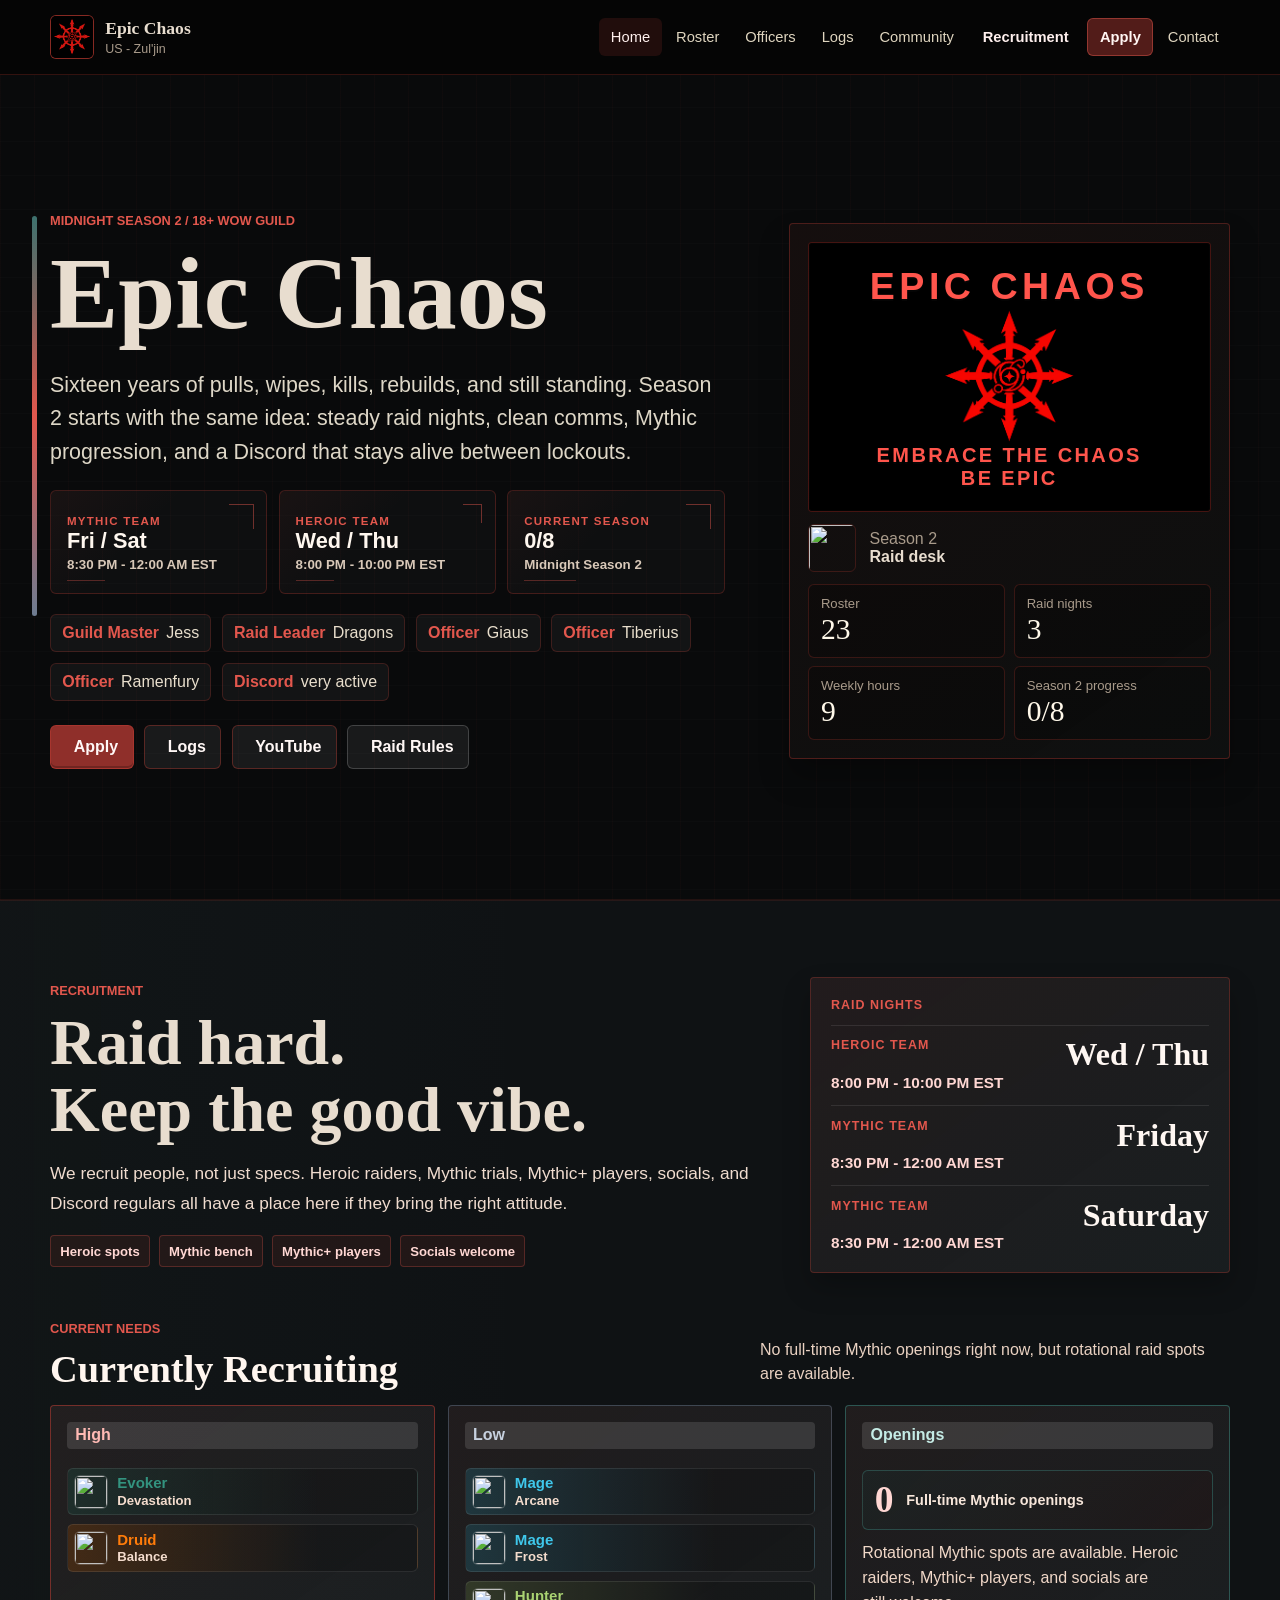
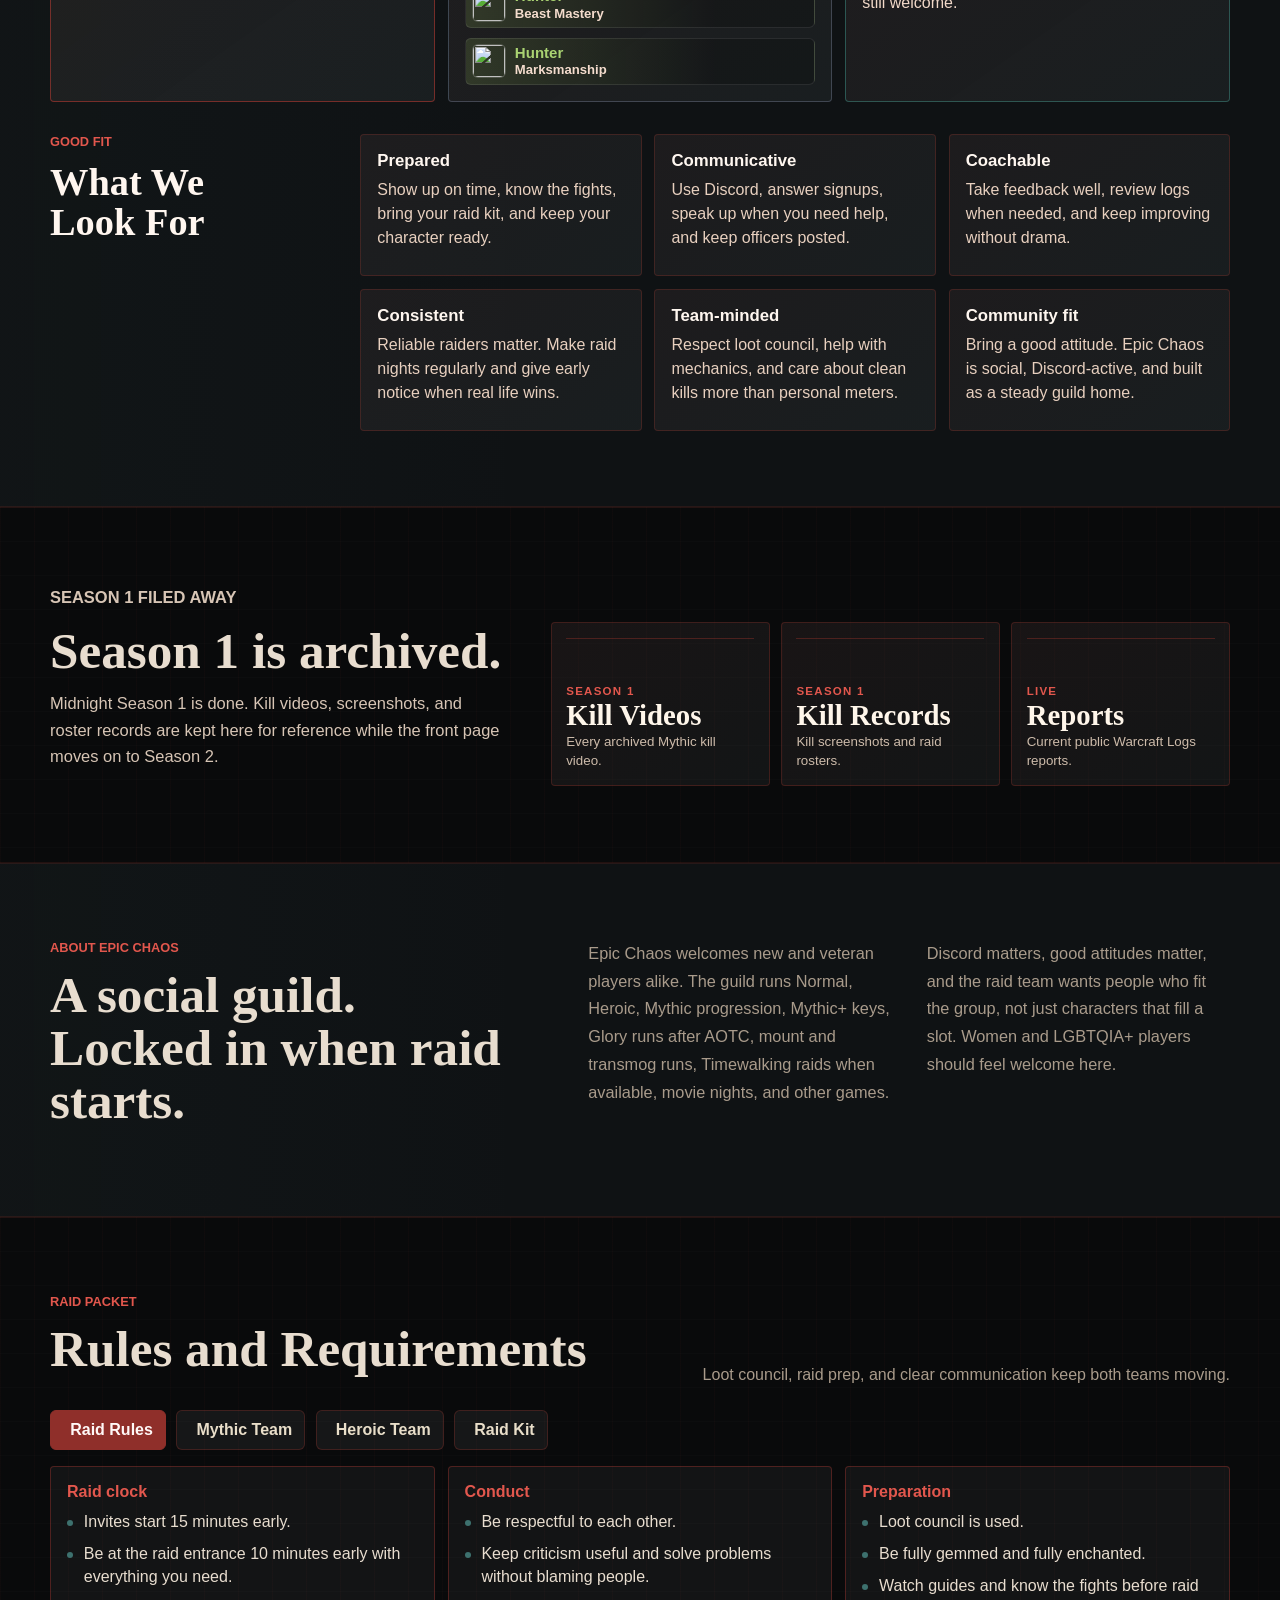
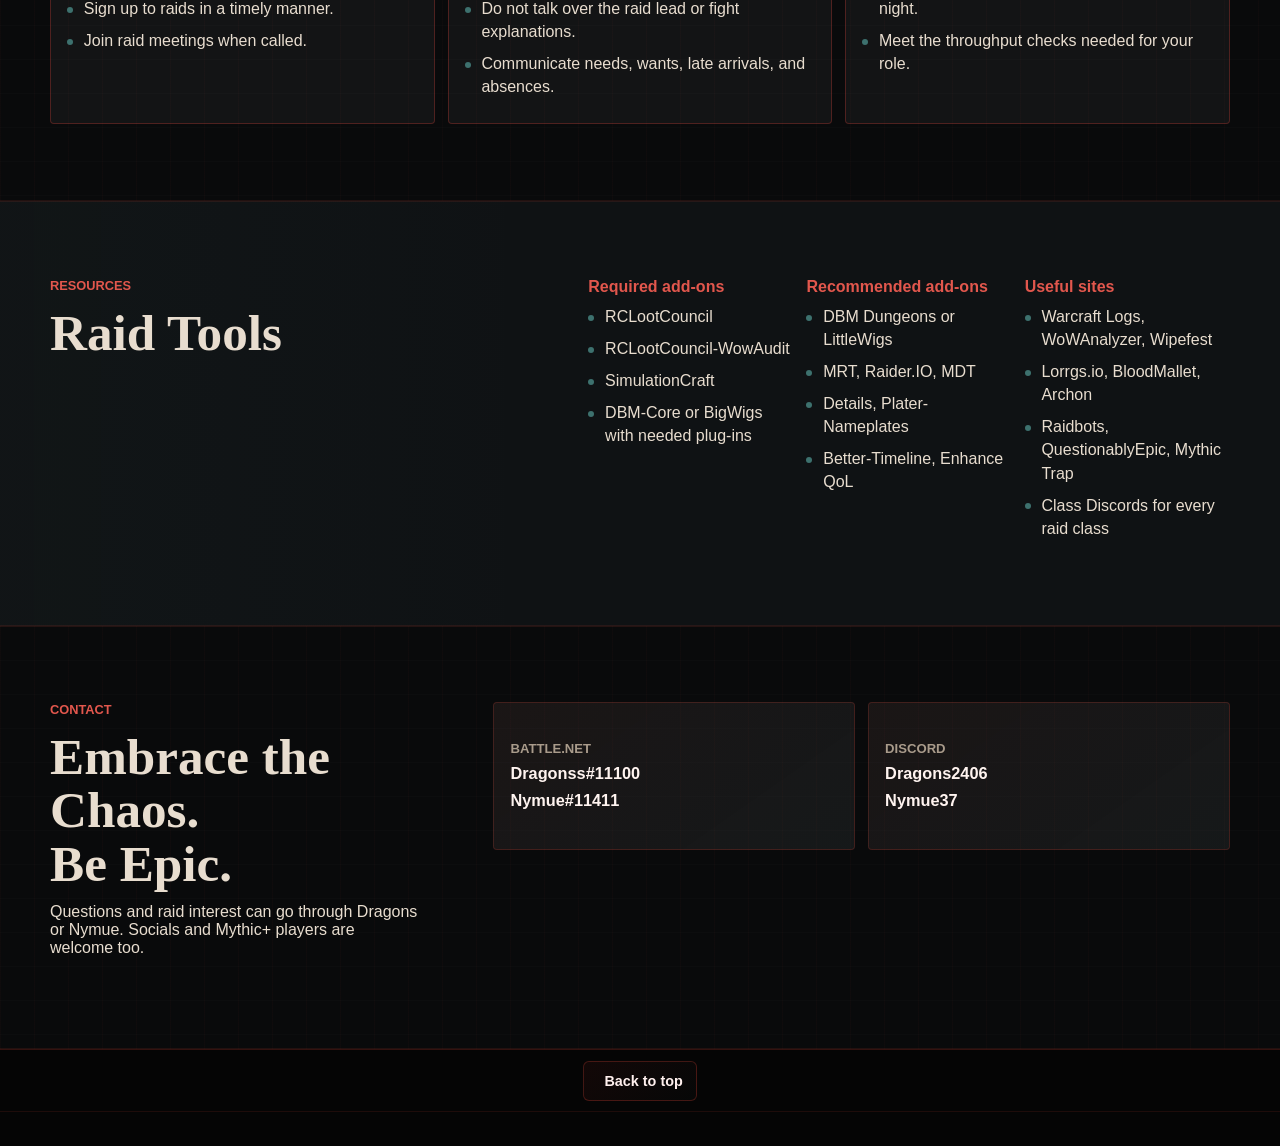
==== commit eee40bbe: "Recruitment Update" ====
--- a/index.html
+++ b/index.html
@@ -10,7 +10,7 @@
     >
     <link rel="icon" type="image/png" href="assets/epic-chaos-logo-v5.png">
     <link rel="apple-touch-icon" href="assets/epic-chaos-logo-v5.png">
-    <link rel="stylesheet" href="style.css?v=42">
+    <link rel="stylesheet" href="style.css?v=43">
     <script defer src="https://unpkg.com/lucide@0.468.0/dist/umd/lucide.min.js"></script>
     <script defer src="script.js?v=21"></script>
   </head>
@@ -184,7 +184,7 @@
               <p class="section-kicker">Current needs</p>
               <h3>Currently Recruiting</h3>
             </div>
-            <p>Mythic raid is currently looking for ranged DPS. 3 spots open.</p>
+            <p>No full-time Mythic openings right now, but rotational raid spots are available.</p>
           </div>
 
           <div class="recruit-grid">
@@ -193,28 +193,11 @@
               <ul class="recruit-list" aria-label="High priority recruitment">
                 <li class="recruit-need class-evoker">
                   <img src="https://wow.zamimg.com/images/wow/icons/large/classicon_evoker.jpg" alt="" width="32" height="32">
-                  <span><b>Evoker</b><em>Augmentation</em></span>
-                </li>
-                <li class="recruit-need class-shaman">
-                  <img src="https://wow.zamimg.com/images/wow/icons/large/classicon_shaman.jpg" alt="" width="32" height="32">
-                  <span><b>Shaman</b><em>Elemental</em></span>
-                </li>
-                <li class="recruit-need class-warlock">
-                  <img src="https://wow.zamimg.com/images/wow/icons/large/classicon_warlock.jpg" alt="" width="32" height="32">
-                  <span><b>Warlock</b><em>Demonology</em></span>
-                </li>
-              </ul>
-            </article>
-            <article class="need-card medium">
-              <h3>Medium</h3>
-              <ul class="recruit-list" aria-label="Medium priority recruitment">
-                <li class="recruit-need class-demon-hunter">
-                  <img src="https://wow.zamimg.com/images/wow/icons/large/classicon_demonhunter.jpg" alt="" width="32" height="32">
-                  <span><b>Demon Hunter</b><em>Devourer</em></span>
-                </li>
-                <li class="recruit-need class-priest">
-                  <img src="https://wow.zamimg.com/images/wow/icons/large/classicon_priest.jpg" alt="" width="32" height="32">
-                  <span><b>Priest</b><em>Shadow</em></span>
+                  <span><b>Evoker</b><em>Devastation</em></span>
+                </li>
+                <li class="recruit-need class-druid">
+                  <img src="https://wow.zamimg.com/images/wow/icons/large/classicon_druid.jpg" alt="" width="32" height="32">
+                  <span><b>Druid</b><em>Balance</em></span>
                 </li>
               </ul>
             </article>
@@ -231,6 +214,10 @@
                 </li>
                 <li class="recruit-need class-hunter">
                   <img src="https://wow.zamimg.com/images/wow/icons/large/classicon_hunter.jpg" alt="" width="32" height="32">
+                  <span><b>Hunter</b><em>Beast Mastery</em></span>
+                </li>
+                <li class="recruit-need class-hunter">
+                  <img src="https://wow.zamimg.com/images/wow/icons/large/classicon_hunter.jpg" alt="" width="32" height="32">
                   <span><b>Hunter</b><em>Marksmanship</em></span>
                 </li>
               </ul>
@@ -238,10 +225,10 @@
             <article class="need-card social">
               <h3>Openings</h3>
               <div class="recruit-openings">
-                <strong>3</strong>
-                <span>Mythic ranged spots</span>
+                <strong>0</strong>
+                <span>Full-time Mythic openings</span>
               </div>
-              <p>Heroic raiders, Mythic+ players, and socials are still welcome.</p>
+              <p>Rotational Mythic spots are available. Heroic raiders, Mythic+ players, and socials are still welcome.</p>
             </article>
           </div>
         </div>
--- a/style.css
+++ b/style.css
@@ -1258,6 +1258,12 @@
   grid-template-columns: repeat(4, minmax(0, 1fr));
 }
 
+@media (min-width: 1021px) {
+  .band-recruitment .recruit-grid {
+    grid-template-columns: repeat(3, minmax(0, 1fr));
+  }
+}
+
 .schedule-card {
   min-height: 150px;
   display: grid;
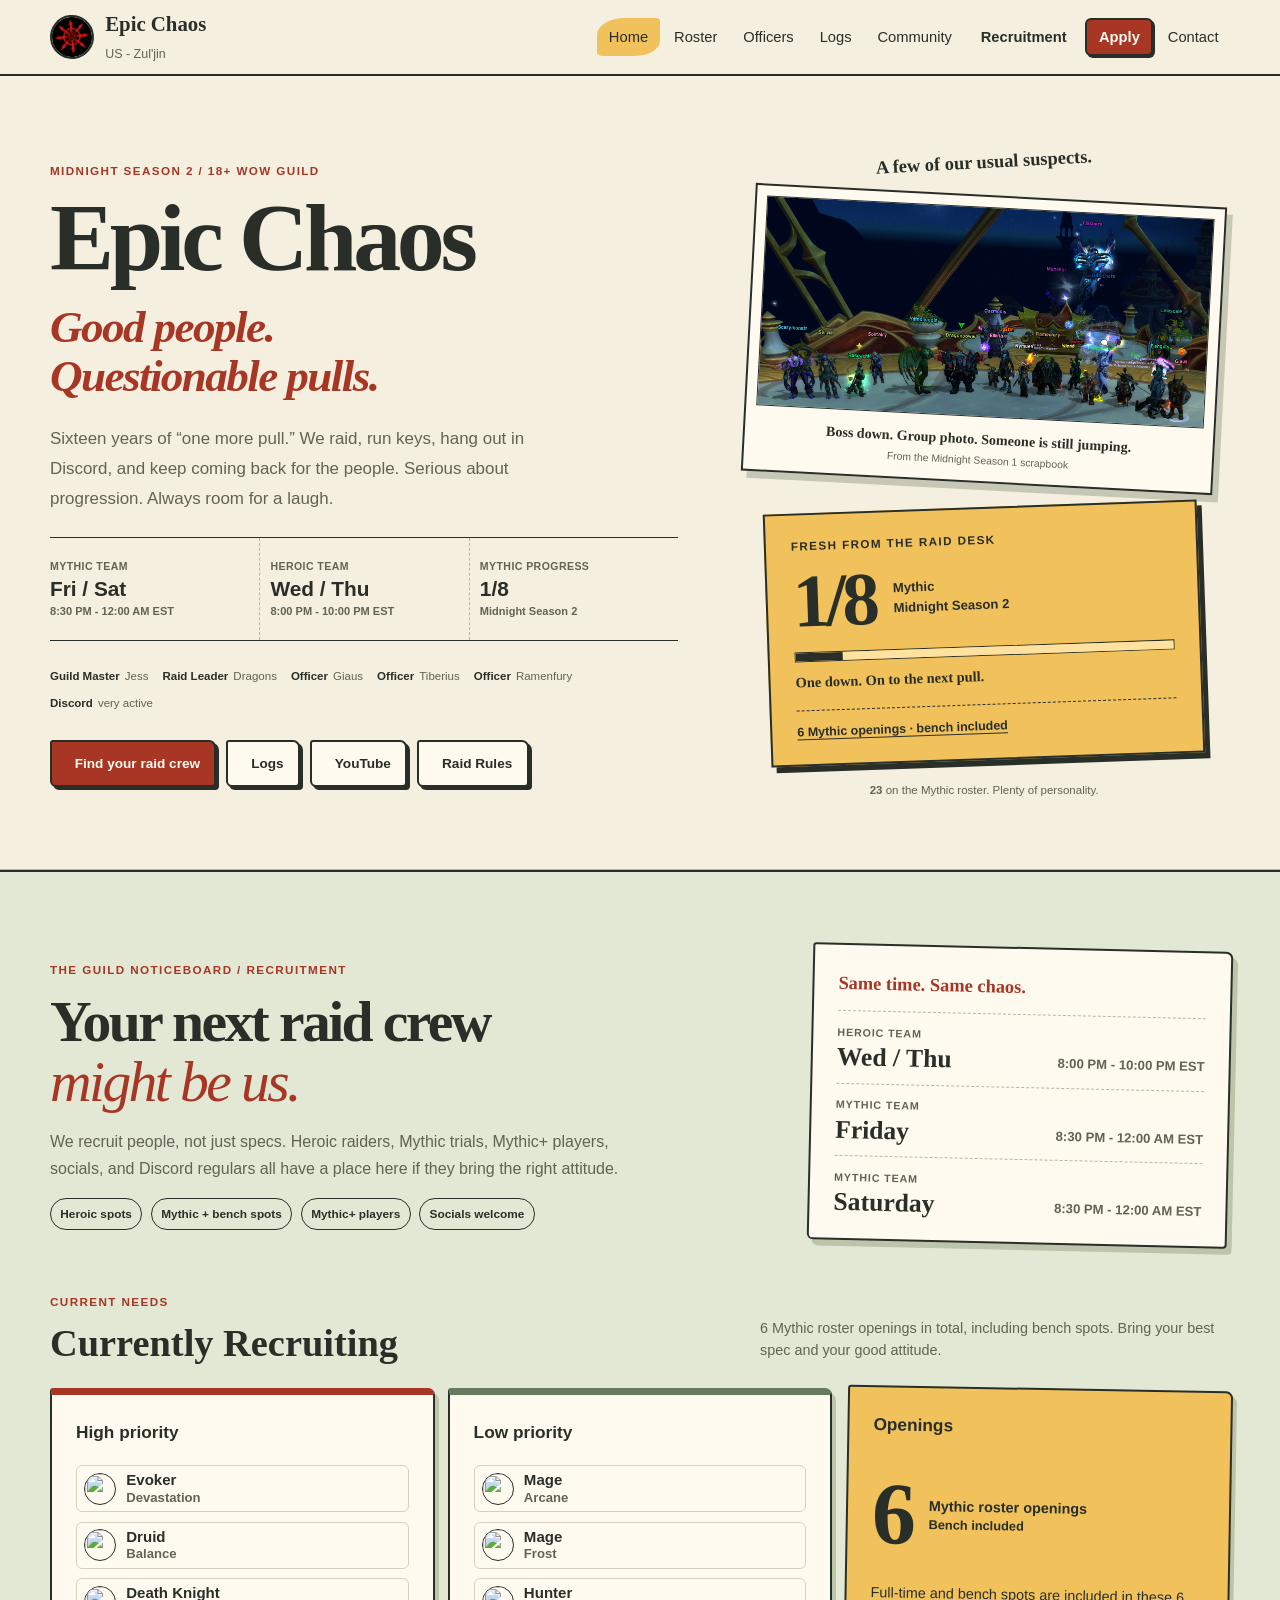
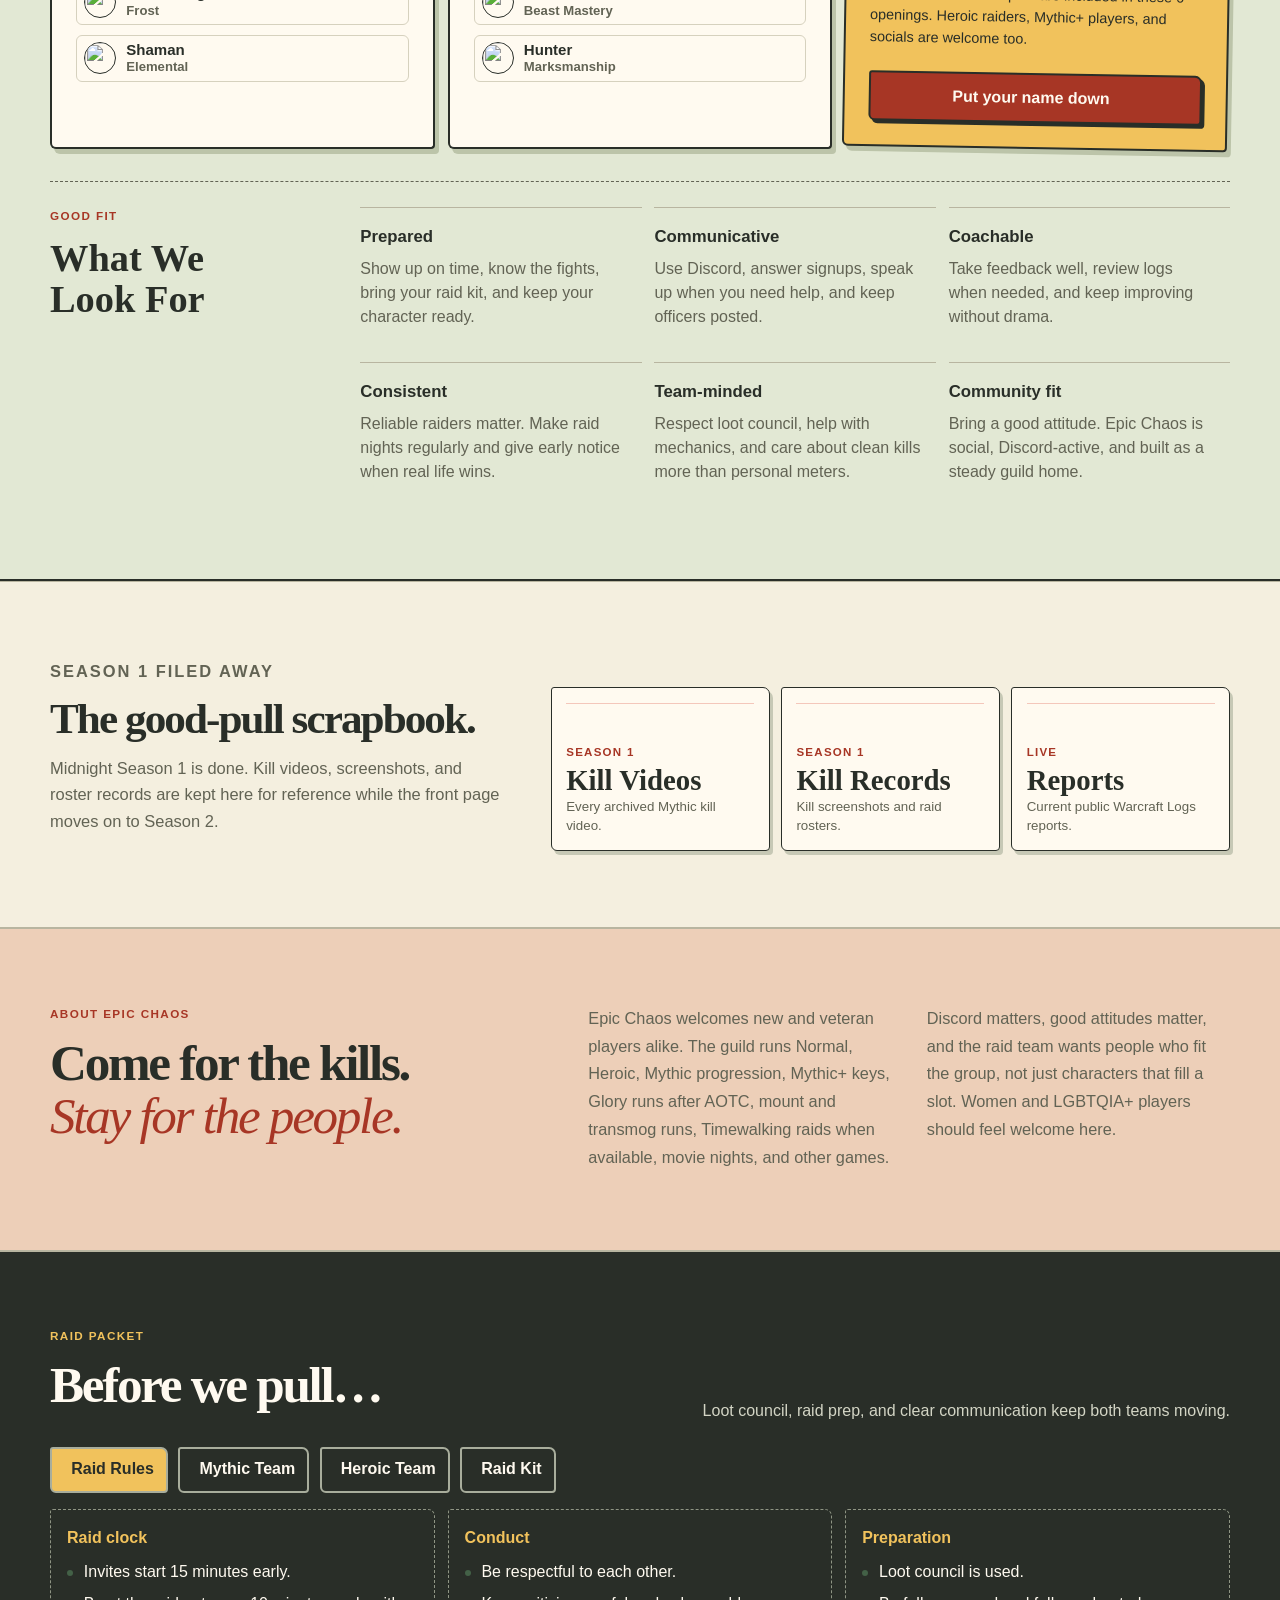
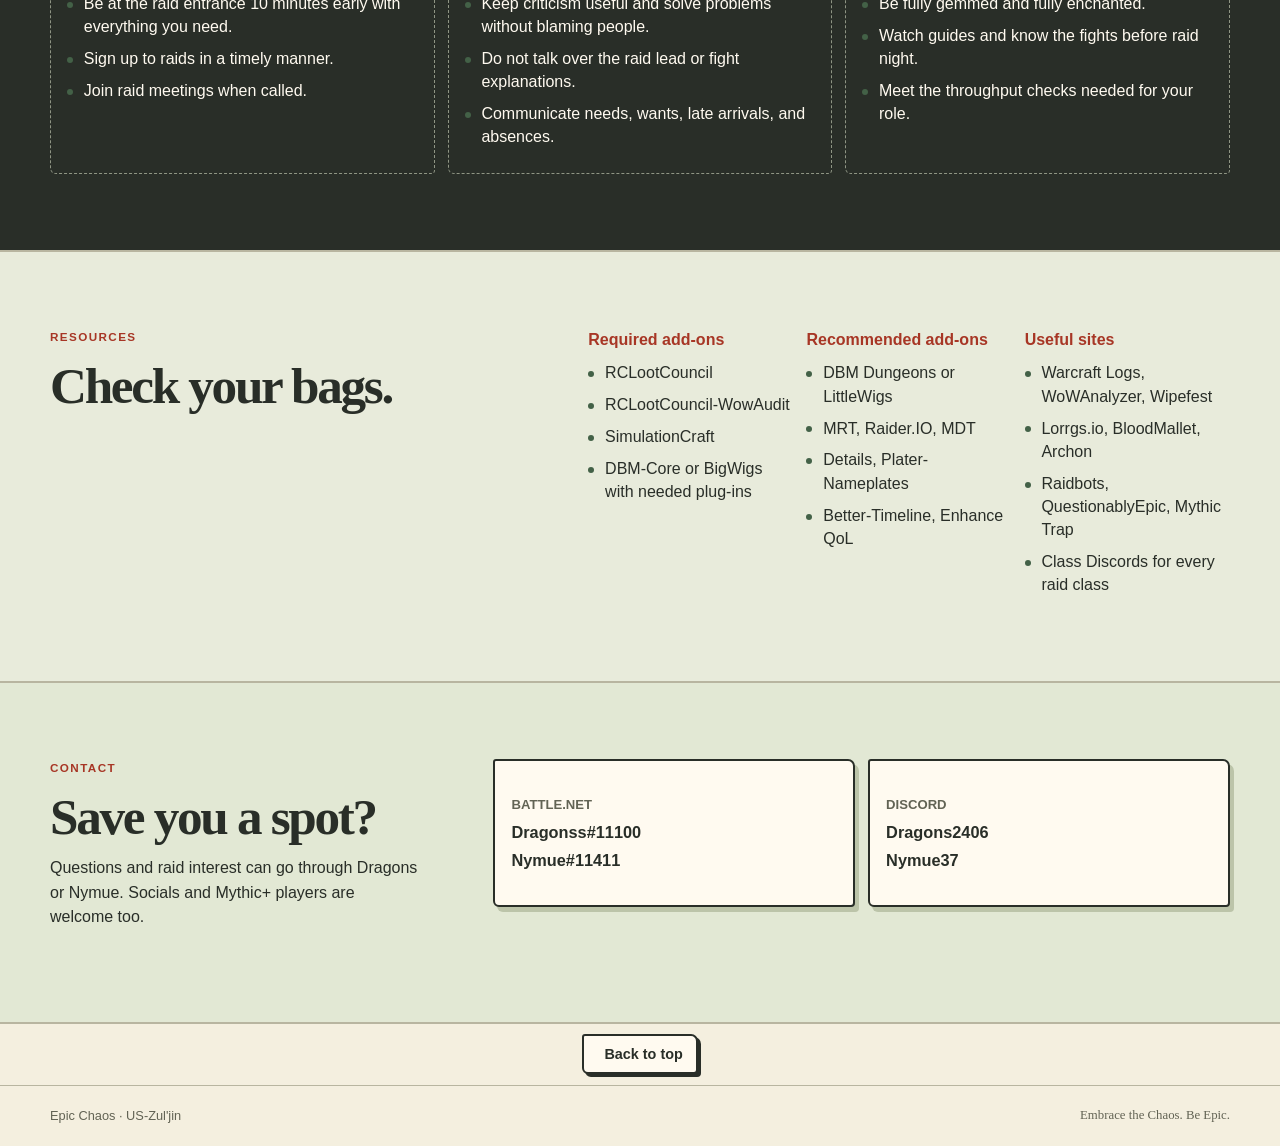
==== commit f1a28d77: "Major Update/Overall Revamp" ====
--- a/index.html
+++ b/index.html
@@ -11,10 +11,11 @@
     <link rel="icon" type="image/png" href="assets/epic-chaos-logo-v5.png">
     <link rel="apple-touch-icon" href="assets/epic-chaos-logo-v5.png">
     <link rel="stylesheet" href="style.css?v=43">
+    <link rel="stylesheet" href="theme.css?v=1">
     <script defer src="https://unpkg.com/lucide@0.468.0/dist/umd/lucide.min.js"></script>
     <script defer src="script.js?v=21"></script>
   </head>
-  <body>
+  <body class="home-page">
     <a class="skip-link" href="#content">Skip to content</a>
 
     <header class="site-header">
@@ -48,11 +49,11 @@
       <section class="hero" id="top" aria-labelledby="heroTitle">
         <div class="hero-copy">
           <p class="eyebrow">Midnight Season 2 / 18+ WoW guild</p>
-          <h1 id="heroTitle">Epic Chaos</h1>
+          <h1 id="heroTitle">Epic Chaos<span class="hero-tagline">Good people.<br>Questionable pulls.</span></h1>
           <p class="lead">
-            Sixteen years of pulls, wipes, kills, rebuilds, and still standing.
-            Season 2 starts with the same idea: steady raid nights, clean comms,
-            Mythic progression, and a Discord that stays alive between lockouts.
+            Sixteen years of “one more pull.” We raid, run keys, hang out in Discord,
+            and keep coming back for the people. Serious about progression.
+            Always room for a laugh.
           </p>
 
           <div class="hero-focus" aria-label="Current guild focus">
@@ -67,8 +68,8 @@
               <small>8:00 PM - 10:00 PM EST</small>
             </article>
             <article>
-              <span>Current Season</span>
-              <strong>0/8</strong>
+              <span>Mythic progress</span>
+              <strong>1/8</strong>
               <small>Midnight Season 2</small>
             </article>
           </div>
@@ -85,7 +86,7 @@
           <div class="hero-actions">
             <a class="button primary" href="https://forms.gle/5R5TwA4dQadTschp9">
               <i data-lucide="send"></i>
-              Apply
+              Find your raid crew
             </a>
             <a class="button" href="/Logs/">
               <i data-lucide="bar-chart-3"></i>
@@ -102,64 +103,42 @@
           </div>
         </div>
 
-        <div class="hero-board" aria-label="Epic Chaos overview">
-          <figure class="logo-card logo-card-image">
-            <figcaption class="logo-wordmark logo-wordmark-top">Epic Chaos</figcaption>
-            <img class="hero-logo-img" src="assets/epic-chaos-logo-v5.png" alt="Epic Chaos chaos star logo" width="4096" height="4096">
-            <figcaption class="logo-wordmark logo-wordmark-bottom">
-              <span>Embrace the Chaos</span>
-              <span>Be Epic</span>
-            </figcaption>
+        <div class="guild-scrapbook" aria-label="Epic Chaos noticeboard">
+          <p class="handwritten scrapbook-note">A few of our usual suspects.</p>
+          <figure class="guild-photo">
+            <img src="assets/Voidspire%20kill%20team.png" alt="Epic Chaos raiders gathered for a Season 1 Voidspire guild photo" width="1557" height="727">
+            <figcaption>Boss down. Group photo. Someone is still jumping.<small>From the Midnight Season 1 scrapbook</small></figcaption>
           </figure>
-
-          <div class="board-heading">
-            <img src="https://assets.rpglogs.com/img/warcraft/zones/zone-46.png" alt="" width="56" height="56">
-            <div>
-              <p>Season 2</p>
-              <strong>Raid desk</strong>
-            </div>
-          </div>
-
-          <dl class="stat-grid">
-            <div>
-              <dt>Roster</dt>
-              <dd id="mythicRosterCount" data-sheet-count="mythic">23</dd>
-            </div>
-            <div>
-              <dt>Raid nights</dt>
-              <dd>3</dd>
-            </div>
-            <div>
-              <dt>Weekly hours</dt>
-              <dd>9</dd>
-            </div>
-            <div>
-              <dt>Season 2 progress</dt>
-              <dd>0/8</dd>
-            </div>
-          </dl>
+          <div class="raid-ticket">
+            <p class="section-kicker">Fresh from the raid desk</p>
+            <div class="ticket-progress"><strong>1/8</strong><span>Mythic<br>Midnight Season 2</span></div>
+            <progress value="1" max="8" aria-label="Mythic raid progress: 1 of 8 bosses defeated">1 of 8</progress>
+            <p class="handwritten">One down. On to the next pull.</p>
+            <a href="/#recruitment" data-scroll-target="recruitment">6 Mythic openings · bench included <i data-lucide="arrow-up-right" aria-hidden="true"></i></a>
+          </div>
+          <p class="scrapbook-roster"><b id="mythicRosterCount" data-sheet-count="mythic">23</b> on the Mythic roster. Plenty of personality.</p>
         </div>
       </section>
 
       <section class="section band-recruitment" id="recruitment" aria-labelledby="recruitmentTitle">
         <div class="section-inner recruitment-feature">
           <div class="recruitment-copy">
-            <p class="section-kicker">Recruitment</p>
-            <h2 id="recruitmentTitle">Raid hard.<br><span class="line-keep">Keep the good vibe.</span></h2>
+            <p class="section-kicker">The guild noticeboard / Recruitment</p>
+            <h2 id="recruitmentTitle">Your next raid crew<br><em>might be us.</em></h2>
             <p class="recruitment-lead">
               We recruit people, not just specs. Heroic raiders, Mythic trials, Mythic+ players,
               socials, and Discord regulars all have a place here if they bring the right attitude.
             </p>
             <div class="recruitment-pills" aria-label="Open recruitment lanes">
               <span>Heroic spots</span>
-              <span>Mythic bench</span>
+              <span>Mythic + bench spots</span>
               <span>Mythic+ players</span>
               <span>Socials welcome</span>
             </div>
           </div>
 
           <aside class="raid-times-panel" aria-label="Recruitment raid schedule">
-            <span class="raid-times-label">Raid Nights</span>
+            <span class="raid-times-label handwritten">Same time. Same chaos.</span>
             <div class="raid-time-line">
               <span>Heroic Team</span>
               <strong>Wed / Thu</strong>
@@ -184,12 +163,12 @@
               <p class="section-kicker">Current needs</p>
               <h3>Currently Recruiting</h3>
             </div>
-            <p>No full-time Mythic openings right now, but rotational raid spots are available.</p>
+            <p>6 Mythic roster openings in total, including bench spots. Bring your best spec and your good attitude.</p>
           </div>
 
           <div class="recruit-grid">
             <article class="need-card high">
-              <h3>High</h3>
+              <h3>High priority</h3>
               <ul class="recruit-list" aria-label="High priority recruitment">
                 <li class="recruit-need class-evoker">
                   <img src="https://wow.zamimg.com/images/wow/icons/large/classicon_evoker.jpg" alt="" width="32" height="32">
@@ -199,10 +178,18 @@
                   <img src="https://wow.zamimg.com/images/wow/icons/large/classicon_druid.jpg" alt="" width="32" height="32">
                   <span><b>Druid</b><em>Balance</em></span>
                 </li>
+                <li class="recruit-need class-death-knight">
+                  <img src="https://wow.zamimg.com/images/wow/icons/large/classicon_deathknight.jpg" alt="" width="32" height="32">
+                  <span><b>Death Knight</b><em>Frost</em></span>
+                </li>
+                <li class="recruit-need class-shaman">
+                  <img src="https://wow.zamimg.com/images/wow/icons/large/classicon_shaman.jpg" alt="" width="32" height="32">
+                  <span><b>Shaman</b><em>Elemental</em></span>
+                </li>
               </ul>
             </article>
             <article class="need-card low">
-              <h3>Low</h3>
+              <h3>Low priority</h3>
               <ul class="recruit-list" aria-label="Low priority recruitment">
                 <li class="recruit-need class-mage">
                   <img src="https://wow.zamimg.com/images/wow/icons/large/classicon_mage.jpg" alt="" width="32" height="32">
@@ -225,10 +212,11 @@
             <article class="need-card social">
               <h3>Openings</h3>
               <div class="recruit-openings">
-                <strong>0</strong>
-                <span>Full-time Mythic openings</span>
+                <strong>6</strong>
+                <span>Mythic roster openings<br><b>Bench included</b></span>
               </div>
-              <p>Rotational Mythic spots are available. Heroic raiders, Mythic+ players, and socials are still welcome.</p>
+              <p>Full-time and bench spots are included in these 6 openings. Heroic raiders, Mythic+ players, and socials are welcome too.</p>
+              <a class="button primary" href="https://forms.gle/5R5TwA4dQadTschp9">Put your name down <i data-lucide="arrow-up-right" aria-hidden="true"></i></a>
             </article>
           </div>
         </div>
@@ -271,7 +259,7 @@
         <div class="section-inner season-archive">
           <div class="season-archive-copy">
             <p class="section-kicker">Season 1 filed away</p>
-            <h2 id="seasonArchiveTitle">Season 1 is archived.</h2>
+            <h2 id="seasonArchiveTitle">The good-pull scrapbook.</h2>
             <p>
               Midnight Season 1 is done. Kill videos, screenshots, and roster records are kept here
               for reference while the front page moves on to Season 2.
@@ -301,7 +289,7 @@
         <div class="section-inner split">
           <div>
             <p class="section-kicker">About Epic Chaos</p>
-            <h2 id="aboutTitle">A social guild.<br>Locked in when raid starts.</h2>
+            <h2 id="aboutTitle">Come for the kills.<br><em>Stay for the people.</em></h2>
           </div>
           <div class="about-copy">
             <p>
@@ -321,7 +309,7 @@
         <div class="section-inner">
           <p class="section-kicker">Raid packet</p>
           <div class="section-head">
-            <h2 id="requirementsTitle">Rules and Requirements</h2>
+            <h2 id="requirementsTitle">Before we pull…</h2>
             <p>Loot council, raid prep, and clear communication keep both teams moving.</p>
           </div>
 
@@ -352,7 +340,7 @@
         <div class="section-inner resources-layout">
           <div>
             <p class="section-kicker">Resources</p>
-            <h2 id="resourcesTitle">Raid Tools</h2>
+            <h2 id="resourcesTitle">Check your bags.</h2>
           </div>
           <div class="resource-columns">
             <div>
@@ -390,7 +378,7 @@
         <div class="section-inner contact-layout">
           <div>
             <p class="section-kicker">Contact</p>
-            <h2 id="contactTitle">Embrace the Chaos.<br>Be Epic.</h2>
+            <h2 id="contactTitle">Save you a spot?</h2>
             <p>
               Questions and raid interest can go through Dragons or Nymue.
               Socials and Mythic+ players are welcome too.
@@ -420,6 +408,6 @@
       </button>
     </div>
 
-    <footer class="site-footer" aria-hidden="true"></footer>
+    <footer class="site-footer"><p>Epic Chaos · US-Zul'jin <span>Embrace the Chaos. Be Epic.</span></p></footer>
   </body>
 </html>
--- a/theme.css
+++ b/theme.css
@@ -0,0 +1,209 @@
+/* A shared guild noticeboard theme, loaded after each page's layout styles. */
+:root {
+  color-scheme: light;
+  --bg: #f4efdf;
+  --deep: #262b26;
+  --panel: #fffaf0;
+  --ink: #292e28;
+  --muted: #626354;
+  --paper: #fffaf0;
+  --paper-ink: #292e28;
+  --line: #b8b5a0;
+  --line-dark: #a6ac98;
+  --accent: #a73625;
+  --accent-bright: #a73625;
+  --green: #436147;
+  --band-textured: #f4efdf;
+  --band-muted: #e8ebdb;
+  --shadow: 5px 6px 0 #292e28;
+  --radius: 3px 7px 4px 6px;
+  --max: 1180px;
+  font-family: "Trebuchet MS", "Segoe UI", sans-serif;
+}
+body { background: var(--bg); line-height: 1.55; }
+::selection { background: #f1c25c; color: var(--ink); }
+h1, h2 { letter-spacing: -0.045em; }
+h2 em { color: var(--accent); font-weight: normal; }
+.handwritten { font-family: "Segoe Print", "Bradley Hand", cursive; font-weight: 700; }
+.site-header { background: #f4efdf; border-bottom: 2px solid var(--ink); backdrop-filter: none; }
+.brand strong { font-size: 1.3rem; }
+.brand-logo-img { transform: rotate(-6deg); border: 2px solid var(--ink); border-radius: 50%; }
+body .nav-links a { color: var(--ink); }
+body .nav-links .nav-cta { color: var(--ink); }
+body[class] .nav-links a[aria-current="page"] { background: #f1c25c; color: var(--ink); border-radius: 45% 7% 40% 10%; }
+body .nav-links a:hover { background: #e3decc; color: var(--ink); }
+body .nav-links .nav-apply { border: 2px solid var(--ink); background: var(--accent); color: #fffaf0; box-shadow: 2px 2px 0 var(--ink); }
+.eyebrow, .section-kicker { letter-spacing: 0.12em; font-size: 0.73rem; }
+.lead, .hero .lead, .awareness-hero .lead { color: var(--muted); }
+.button, .back-top, .tabs button, .segmented button {
+  border: 2px solid var(--ink); border-radius: var(--radius); background: var(--paper); color: var(--ink);
+  box-shadow: 3px 3px 0 var(--ink); transition: transform 150ms ease, box-shadow 150ms ease;
+}
+.button.primary { background: var(--accent); color: #fffaf0; box-shadow: 3px 3px 0 var(--ink); }
+.button.ghost { border-color: var(--ink); }
+.button:hover, .back-top:hover, .tabs button:hover, .segmented button:hover {
+  transform: translate(-1px, -2px); background: #f1c25c; color: var(--ink); border-color: var(--ink); box-shadow: 4px 5px 0 var(--ink);
+}
+body :is(a, button, input):focus-visible { outline: 3px solid #26708c; outline-offset: 5px; }
+.tabs button.is-active, .segmented button.is-active { background: var(--ink); color: #fffaf0; border-color: var(--ink); }
+.hero { min-height: auto; padding: 64px 0 60px; grid-template-columns: minmax(0, 1.15fr) minmax(0, 0.9fr); gap: 60px; }
+.hero-copy::before { content: none; }
+.home-page h1 { font-size: clamp(4rem, 7.5vw, 6.5rem); line-height: 0.94; margin-bottom: 24px; }
+.hero-tagline { display: block; margin-top: 20px; color: var(--accent); font-size: 0.47em; letter-spacing: -0.035em; line-height: 1.08; font-style: italic; }
+.hero .lead { font-size: 1.06rem; line-height: 1.75; max-width: 540px; }
+.hero-focus { margin: 24px 0; gap: 0; border-block: 1px solid var(--ink); }
+.hero-focus article { padding: 17px 10px; min-height: 102px; border: 0; background: none; border-radius: 0; overflow: visible; }
+.hero-focus article + article { border-left: 1px dashed var(--line); }
+.hero-focus article::before, .hero-focus article::after { content: none; }
+.hero-focus article:first-child { padding-left: 0; }
+.hero-focus span { color: var(--muted); font-size: 0.66rem; letter-spacing: 0.04em; }
+.hero-focus strong { color: var(--ink); font-size: 1.3rem; }
+.hero-focus small { color: var(--muted); font-size: 0.69rem; }
+.leader-strip { gap: 3px 14px; margin-bottom: 24px; }
+.leader-strip span { border: 0; padding: 0; min-height: 24px; color: var(--muted); background: none; font-size: 0.72rem; gap: 5px; }
+.leader-strip b { color: var(--ink); }
+.hero-actions { gap: 10px; }
+.hero-actions .button { font-size: 0.85rem; }
+.guild-scrapbook { min-width: 0; padding: 10px; }
+.scrapbook-note { margin: 0 0 18px; text-align: center; transform: rotate(-3deg); font-size: 1.15rem; }
+.guild-photo { margin: 0 0 25px; padding: 10px 10px 15px; background: var(--paper); border: 2px solid var(--ink); box-shadow: 6px 7px 0 #c6c8b5; transform: rotate(3deg); }
+.guild-photo img { width: 100%; height: auto; border: 1px solid var(--ink); }
+.guild-photo figcaption { padding: 12px 6px 0; font-family: "Segoe Print", cursive; font-size: 0.88rem; font-weight: 700; text-align: center; }
+.guild-photo small { display: block; margin-top: 4px; color: var(--muted); font: 0.65rem "Trebuchet MS", sans-serif; }
+.raid-ticket { width: 92%; margin: 0 auto; padding: 22px 25px; border: 2px solid var(--ink); background: #f1c25c; transform: rotate(-2deg); box-shadow: 5px 6px 0 var(--ink); }
+.raid-ticket .section-kicker { color: var(--ink); margin-bottom: 8px; }
+.ticket-progress { display: flex; align-items: center; gap: 18px; }
+.ticket-progress strong { font: 700 4.7rem/1 Georgia, serif; letter-spacing: -0.06em; }
+.ticket-progress span { font-size: 0.82rem; font-weight: bold; line-height: 1.5; }
+.raid-ticket progress { display: block; appearance: none; width: 100%; height: 10px; margin: 14px 0 9px; border: 1px solid var(--ink); background: #ffe2a0; border-radius: 0; }
+.raid-ticket progress::-webkit-progress-bar { background: #ffe2a0; }
+.raid-ticket progress::-webkit-progress-value { background: var(--ink); }
+.raid-ticket progress::-moz-progress-bar { background: var(--ink); }
+.raid-ticket .handwritten { margin: 0 0 16px; font-size: 0.9rem; }
+.raid-ticket a { border-top: 1px dashed var(--ink); padding-top: 12px; display: flex; justify-content: space-between; align-items: center; gap: 8px; font-size: 0.78rem; font-weight: bold; text-underline-offset: 3px; }
+.raid-ticket a svg { width: 18px; height: 18px; flex-shrink: 0; }
+.scrapbook-roster { text-align: center; font-size: 0.72rem; color: var(--muted); margin: 22px 0 0; }
+main > section::before { border-color: var(--line); }
+.home-page main > .band-recruitment::before { background: #e2e8d4; border-block: 2px solid var(--ink); }
+.recruitment-feature { gap: 65px; }
+.recruitment-copy h2 { font-size: clamp(2.8rem, 4.5vw, 4.2rem); }
+.recruitment-lead { color: var(--muted); max-width: 570px; font-size: 1rem; }
+.recruitment-pills span { background: transparent; color: var(--ink); border: 1px solid var(--ink); border-radius: 100px; font-size: 0.74rem; }
+.raid-times-panel { background: var(--paper); border: 2px solid var(--ink); box-shadow: 5px 6px 0 #bcc4a9; transform: rotate(1.3deg); padding: 24px; }
+.raid-times-label { font-size: 1.15rem; text-transform: none; letter-spacing: 0; color: var(--accent); }
+.raid-time-line { border-top: 1px dashed var(--line); }
+.raid-time-line span { color: var(--muted); font-size: 0.67rem; grid-column: 1 / -1; }
+.raid-time-line strong { color: var(--ink); font-size: 1.6rem; grid-column: 1; }
+.raid-time-line b { color: var(--muted); font-size: 0.82rem; grid-column: 2; }
+.recruitment-section-head { margin-bottom: 24px; }
+.recruitment-section-head h3, .fit-title h3 { color: var(--ink); }
+.recruitment-section-head > p { color: var(--muted); font-size: 0.9rem; }
+.band-recruitment .need-card { border: 2px solid var(--ink); border-radius: var(--radius); background: var(--paper); padding: 24px; box-shadow: 4px 5px 0 #bcc4a9; }
+.band-recruitment .need-card.high { border-top: 7px solid var(--accent); }
+.band-recruitment .need-card.low { border-top: 7px solid #677b60; }
+.band-recruitment .need-card.social { background: #f1c25c; transform: rotate(1deg); }
+.need-card.high h3, .need-card.low h3, .need-card.social h3 { color: var(--ink); background: transparent; padding: 0; font-size: 1.08rem; }
+.band-recruitment .need-card p { color: var(--muted); font-size: 0.9rem; }
+.recruit-need { background: transparent; border-color: #d6d1be; }
+.recruit-need b { color: var(--ink); }
+.recruit-need em { color: var(--muted); }
+.recruit-need img { border: 1px solid var(--ink); border-radius: 50%; }
+.recruit-openings strong { color: var(--ink); font-size: 5.5rem; line-height: 1; }
+.recruit-openings { background: transparent; border: 0; padding-inline: 0; }
+.band-recruitment .need-card.social p { color: var(--ink); }
+.recruit-openings span { color: var(--ink); }
+.recruit-openings span b { font-size: 0.8rem; }
+.need-card.social .button { margin-top: 8px; }
+.fit-strip { border-top: 1px dashed var(--muted); padding-top: 25px; }
+.fit-grid-home article { background: none; border: 0; border-top: 1px solid var(--line); border-radius: 0; padding: 16px 0 0; box-shadow: none; }
+.fit-grid-home h3 { color: var(--ink); }
+.fit-grid-home p { color: var(--muted); }
+.season-archive h2 { font-size: 2.7rem; }
+.season-archive-copy p { color: var(--muted); }
+.season-archive-links a { background: var(--paper); border: 1px solid var(--ink); border-radius: var(--radius); box-shadow: 3px 4px 0 #c6c8b5; }
+.season-archive-links a:hover { background: #f1c25c; border-color: var(--ink); }
+.season-archive-links strong { color: var(--ink); }
+.season-archive-links span { color: var(--accent); }
+.season-archive-links small { color: var(--muted); }
+.about-copy { color: var(--muted); }
+.home-page main > .band-paper::before { background: #edcfb8; }
+main > section.band-dark::before { background: #292e28; }
+.band-dark { --ink: #fffaf0; --muted: #d3d5c5; --accent-bright: #f1c25c; color: var(--ink); }
+.band-dark .button { color: #292e28; border-color: #fffaf0; }
+.band-dark .button.primary { color: #fffaf0; }
+.band-dark .summary-pill { color: #292e28; }
+.band-dark .summary-pill b { color: #a73625; }
+.band-dark .tabs button { background: transparent; color: var(--ink); box-shadow: none; border-color: #a8ad9c; }
+.band-dark .tabs button.is-active, .band-dark .tabs button:hover { background: #f1c25c; color: #292e28; }
+.requirement-card { background: transparent; border: 1px dashed #8f9584; }
+.requirement-card h3 { color: #f1c25c; }
+.resource-columns h3 { color: var(--accent); }
+.home-page main > .band-contact::before { background: #e2e8d4; }
+.contact-grid div { background: var(--paper); border: 2px solid var(--ink); box-shadow: 4px 5px 0 #bcc4a9; }
+.contact-grid strong, .contact-grid a { color: var(--ink); }
+.back-top-wrap, .site-footer { background: var(--bg); border-color: var(--line); }
+.site-footer { padding: 20px 16px; }
+.site-footer p { width: min(var(--max), 100%); margin: auto; display: flex; justify-content: space-between; gap: 20px; color: var(--muted); font-size: 0.8rem; }
+.site-footer span { font-family: "Segoe Print", cursive; }
+/* Keep all existing page layouts and data controls in the same visual family. */
+.dashboard-tile, .log-card, .logs-hub-card, .officers-mark, .armory-mark, .glory-seal, .awareness-mark, .kill-card, .awareness-card {
+  --ink: #292e28; --muted: #626354; --accent-bright: #a73625;
+  background: var(--paper); border: 2px solid var(--ink); border-radius: var(--radius); box-shadow: 4px 5px 0 #c6c8b5;
+}
+.card-topline span { color: var(--accent); }
+.dashboard-tile strong, .log-card strong, .logs-hub-card strong, .officers-mark strong, .armory-mark strong, .glory-seal strong, .kill-info h3 { color: var(--ink); }
+.logs-hub-card small, .awareness-card p, .card-topline b { color: var(--muted); }
+.logs-hub-card:hover, .kill-card:hover { background: #e2e8d4; border-color: var(--ink); }
+.summary-pill { background: var(--paper); color: var(--ink); }
+.search-box { background: var(--paper); border: 2px solid var(--ink); }
+.search-box input { color: var(--ink); }
+.officer-card { border: 2px solid var(--ink); box-shadow: 5px 6px 0 #c6c8b5; padding: 8px; background: var(--paper); }
+.officer-card:nth-child(even) { transform: rotate(1deg); }
+.officer-card::before, .officer-card::after { content: none; }
+.officer-info { background: #292e28; --accent-bright: #f1c25c; }
+.officer-card img { filter: none; }
+.player-card, .raid-frame { background: #292e28; color: #fffaf0; --muted: #d3d5c5; --accent-bright: #f1c25c; border-color: #292e28; }
+.player-card { box-shadow: 3px 4px 0 #c6c8b5; }
+.player-card h3, .raid-frame-group li span { color: color-mix(in srgb, var(--class, #fffaf0) 75%, #fffaf0); }
+.raid-frame { padding: 24px; border: 2px solid #292e28; border-radius: var(--radius); box-shadow: 4px 5px 0 #c6c8b5; }
+.kill-modal { --accent-bright: #f1c25c; }
+.banner-plaque { --accent-bright: #f1c25c; }
+@media (max-width: 1100px) {
+  .hero { gap: 28px; }
+  .nav-links a { padding-inline: 9px; font-size: 0.83rem; }
+  .recruitment-feature { gap: 30px; }
+}
+@media (min-width: 761px) and (max-width: 1020px) {
+  .hero { grid-template-columns: minmax(0, 1.1fr) minmax(0, 0.9fr); }
+  .hero-focus { grid-template-columns: 1fr; }
+  .hero-focus article { min-height: auto; padding: 10px 0; grid-template-columns: 1fr 1fr; }
+  .hero-focus small { grid-column: 2; }
+  .hero-focus article + article { border-left: 0; border-top: 1px dashed var(--line); }
+}
+@media (max-width: 760px) {
+  .nav-links { background: var(--paper); border: 2px solid var(--ink); box-shadow: var(--shadow); }
+  .icon-button { display: inline-flex; border: 2px solid var(--ink); }
+  .hero { grid-template-columns: 1fr; padding: 36px 0 40px; gap: 28px; }
+  .home-page h1 { font-size: clamp(3.7rem, 12vw, 5.5rem); }
+  .hero-tagline { font-size: 0.5em; }
+  .hero-focus { grid-template-columns: repeat(3, minmax(0, 1fr)); }
+  .hero-focus article { padding: 12px 8px; min-height: 110px; }
+  .hero-focus strong { font-size: 1.05rem; }
+  .hero-focus small { font-size: 0.65rem; }
+  .guild-scrapbook { max-width: 490px; width: 100%; margin: auto; }
+  .guild-photo, .raid-ticket, .raid-times-panel, .band-recruitment .need-card.social { transform: none; }
+  .raid-ticket { width: 100%; }
+  .recruitment-feature { gap: 30px; }
+  .recruitment-copy h2 { font-size: clamp(2.4rem, 9vw, 3.4rem); }
+  .raid-time-line { grid-template-columns: 1fr; }
+  .raid-time-line b { grid-column: 1; }
+  .recruitment-section-head { gap: 12px; }
+  .recruit-grid { gap: 20px; }
+  .recruitment-section-head h3, .fit-title h3, .season-archive h2 { font-size: 2.1rem; }
+  .site-footer p { flex-direction: column; text-align: center; gap: 4px; }
+  .raid-frame { padding: 16px; }
+}
+@media (prefers-reduced-motion: reduce) {
+  html { scroll-behavior: auto; }
+  *, *::before, *::after { transition: none !important; animation: none !important; }
+}
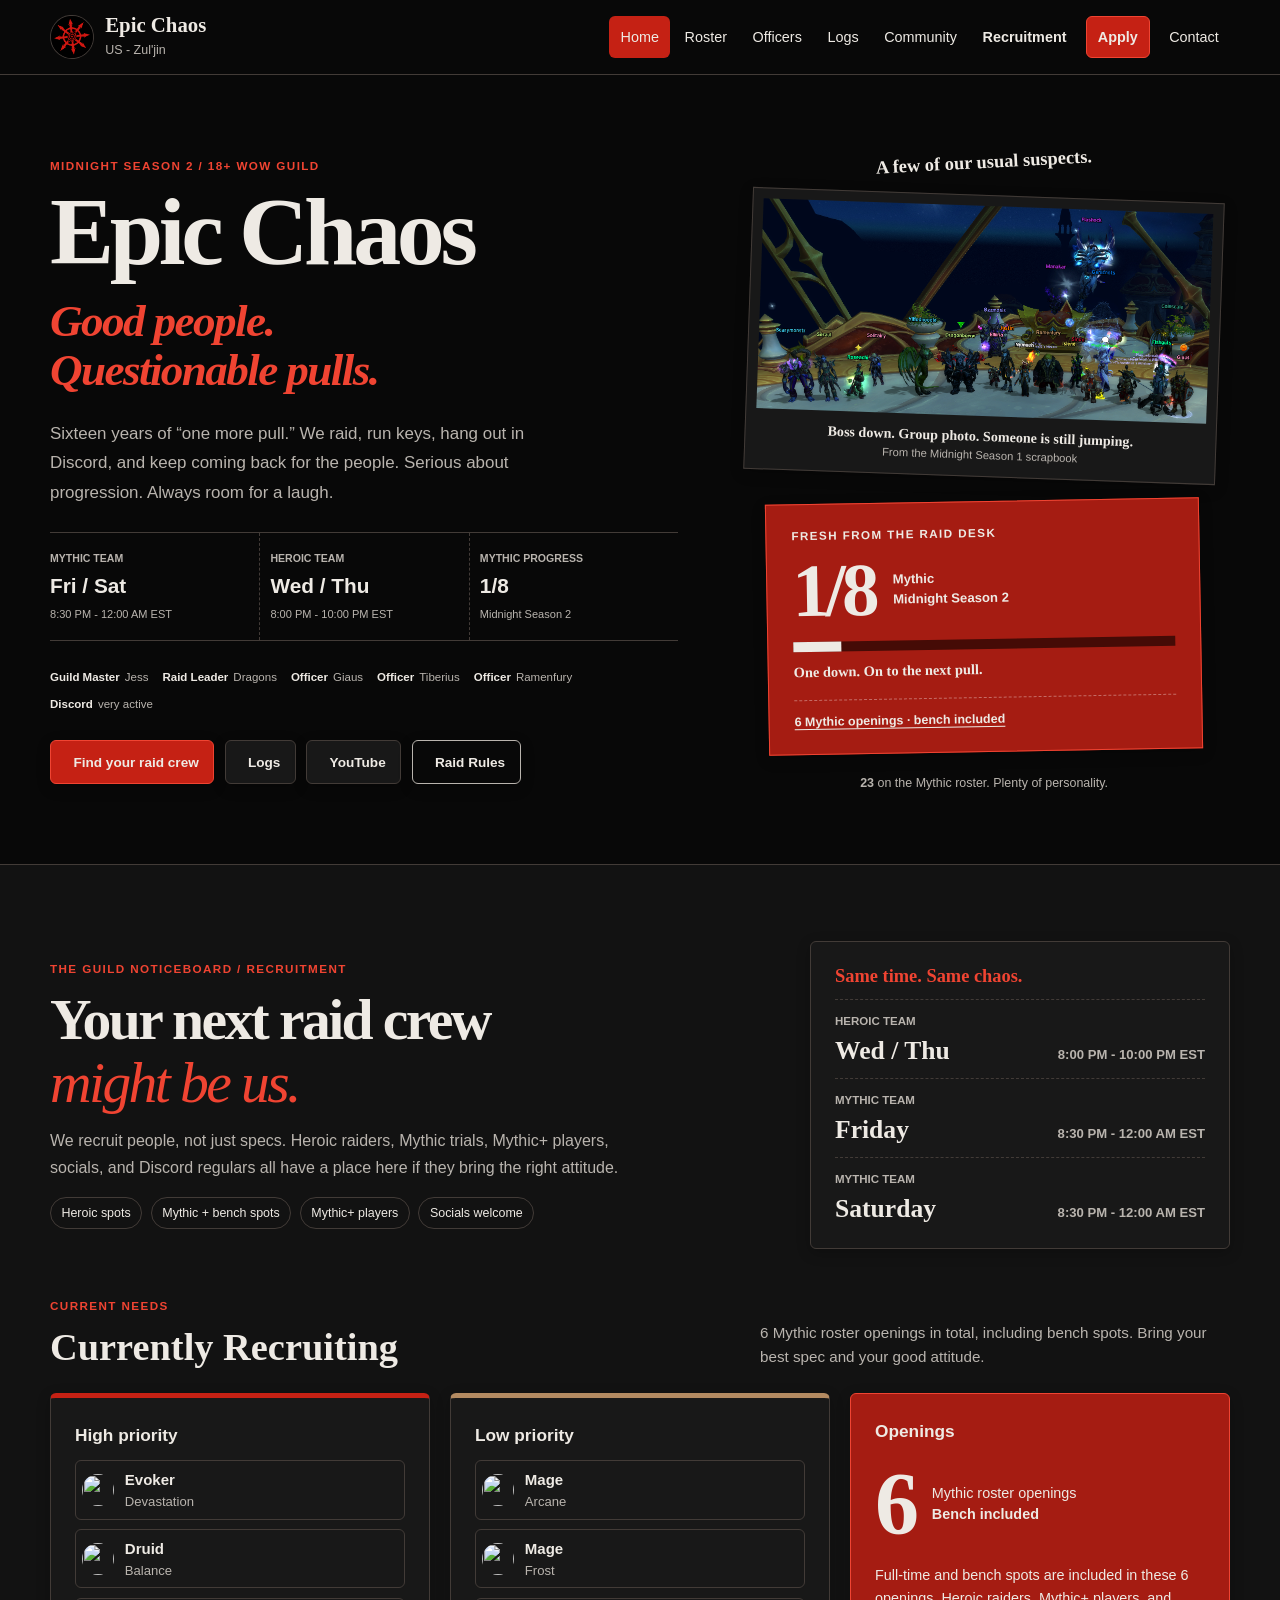
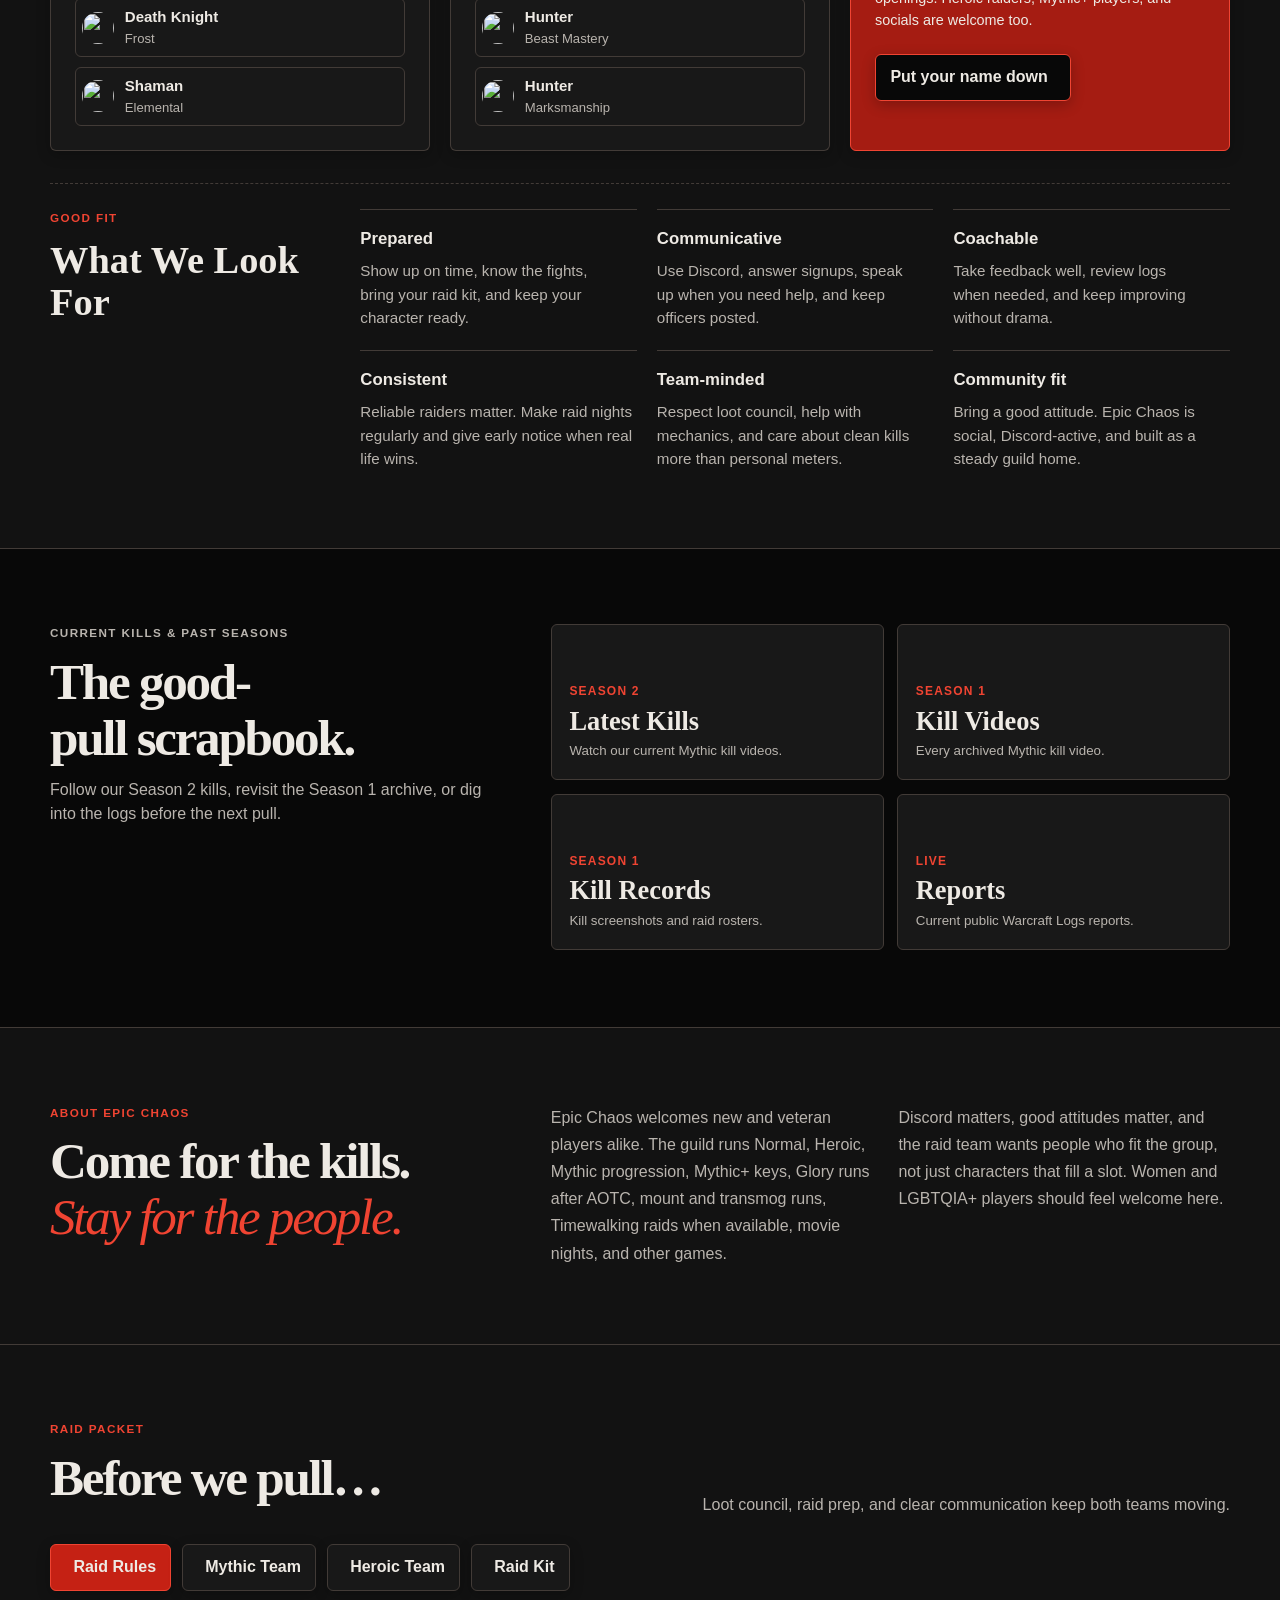
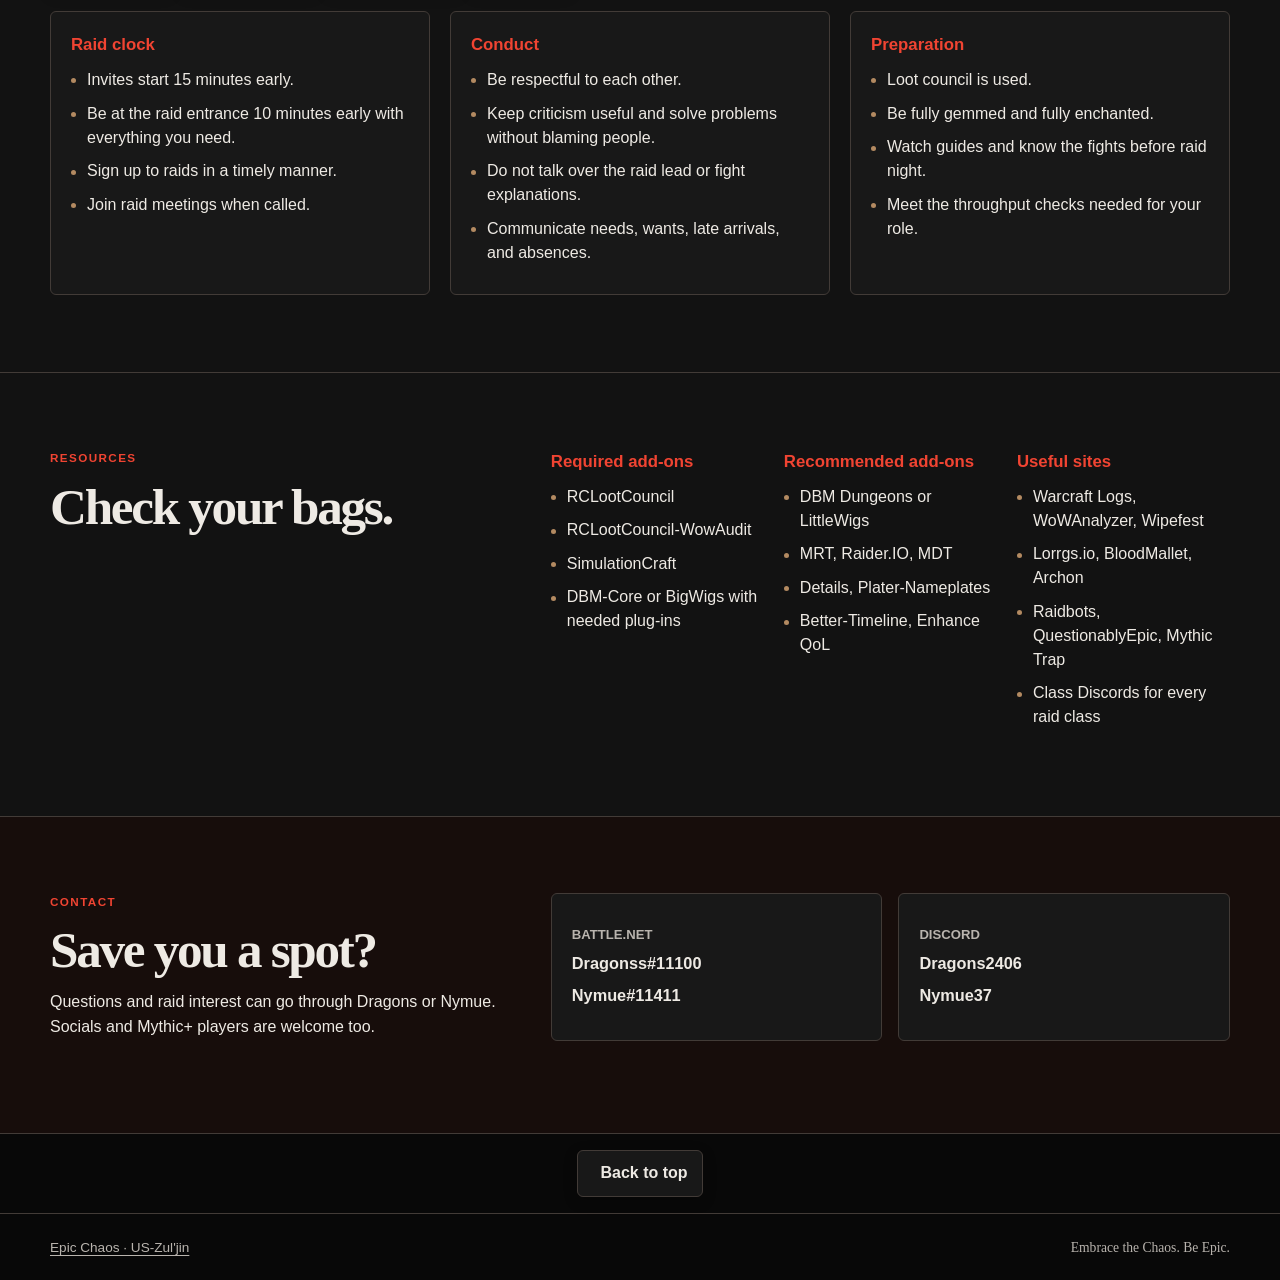
==== commit e671e620: "Major Website Update/CSS color revision" ====
--- a/index.html
+++ b/index.html
@@ -10,8 +10,9 @@
     >
     <link rel="icon" type="image/png" href="assets/epic-chaos-logo-v5.png">
     <link rel="apple-touch-icon" href="assets/epic-chaos-logo-v5.png">
-    <link rel="stylesheet" href="style.css?v=43">
-    <link rel="stylesheet" href="theme.css?v=1">
+    <link rel="stylesheet" href="theme.css?v=20260920-1">
+    <link rel="stylesheet" href="style.css?v=20260920-1">
+    <link rel="stylesheet" href="home.css?v=20260920-1">
     <script defer src="https://unpkg.com/lucide@0.468.0/dist/umd/lucide.min.js"></script>
     <script defer src="script.js?v=21"></script>
   </head>
@@ -258,14 +259,19 @@
       <section class="section band-season" id="season-archive" aria-labelledby="seasonArchiveTitle">
         <div class="section-inner season-archive">
           <div class="season-archive-copy">
-            <p class="section-kicker">Season 1 filed away</p>
+            <p class="section-kicker">Current kills &amp; past seasons</p>
             <h2 id="seasonArchiveTitle">The good-pull scrapbook.</h2>
             <p>
-              Midnight Season 1 is done. Kill videos, screenshots, and roster records are kept here
-              for reference while the front page moves on to Season 2.
+              Follow our Season 2 kills, revisit the Season 1 archive, or dig into the logs
+              before the next pull.
             </p>
           </div>
           <div class="season-archive-links">
+            <a href="/Armory/Season-2/">
+              <span>Season 2</span>
+              <strong>Latest Kills</strong>
+              <small>Watch our current Mythic kill videos.</small>
+            </a>
             <a href="/Armory/">
               <span>Season 1</span>
               <strong>Kill Videos</strong>
@@ -408,6 +414,8 @@
       </button>
     </div>
 
-    <footer class="site-footer"><p>Epic Chaos · US-Zul'jin <span>Embrace the Chaos. Be Epic.</span></p></footer>
+    <footer class="site-footer">
+      <p><a href="/">Epic Chaos &middot; US-Zul'jin</a><span>Embrace the Chaos. Be Epic.</span></p>
+    </footer>
   </body>
 </html>
--- a/theme.css
+++ b/theme.css
@@ -1,209 +1,93 @@
-/* A shared guild noticeboard theme, loaded after each page's layout styles. */
+/* Shared design tokens. Load before style.css and the page stylesheet. */
 :root {
-  color-scheme: light;
-  --bg: #f4efdf;
-  --deep: #262b26;
-  --panel: #fffaf0;
-  --ink: #292e28;
-  --muted: #626354;
-  --paper: #fffaf0;
-  --paper-ink: #292e28;
-  --line: #b8b5a0;
-  --line-dark: #a6ac98;
-  --accent: #a73625;
-  --accent-bright: #a73625;
-  --green: #436147;
-  --band-textured: #f4efdf;
-  --band-muted: #e8ebdb;
-  --shadow: 5px 6px 0 #292e28;
-  --radius: 3px 7px 4px 6px;
+  color-scheme: dark;
+  --bg: #080808;
+  --deep: #020202;
+  --panel: #181818;
+  --panel-raised: #222222;
+  --ink: #eeeae4;
+  --muted: #b9b4ae;
+  --line: #423b37;
+  --accent: #c52114;
+  --accent-bright: #f04432;
+  --accent-dark: #a51c12;
+  --accent-soft: #43140e;
+  --band-muted: #121212;
+  --band-warm: #170d0b;
+  --bronze: #b38a61;
+  --focus-ring: #f5b869;
+  --radius: 6px;
+  --shadow: 0 4px 14px rgb(0 0 0 / 24%);
   --max: 1180px;
-  font-family: "Trebuchet MS", "Segoe UI", sans-serif;
+  --header: 74px;
+  --body-font: "Trebuchet MS", "Segoe UI", Arial, sans-serif;
+  --display: Georgia, "Times New Roman", serif;
+  --mono: "Consolas", monospace;
+  --handwriting: "Segoe Print", "Bradley Hand", cursive;
 }
-body { background: var(--bg); line-height: 1.55; }
-::selection { background: #f1c25c; color: var(--ink); }
-h1, h2 { letter-spacing: -0.045em; }
-h2 em { color: var(--accent); font-weight: normal; }
-.handwritten { font-family: "Segoe Print", "Bradley Hand", cursive; font-weight: 700; }
-.site-header { background: #f4efdf; border-bottom: 2px solid var(--ink); backdrop-filter: none; }
-.brand strong { font-size: 1.3rem; }
-.brand-logo-img { transform: rotate(-6deg); border: 2px solid var(--ink); border-radius: 50%; }
-body .nav-links a { color: var(--ink); }
-body .nav-links .nav-cta { color: var(--ink); }
-body[class] .nav-links a[aria-current="page"] { background: #f1c25c; color: var(--ink); border-radius: 45% 7% 40% 10%; }
-body .nav-links a:hover { background: #e3decc; color: var(--ink); }
-body .nav-links .nav-apply { border: 2px solid var(--ink); background: var(--accent); color: #fffaf0; box-shadow: 2px 2px 0 var(--ink); }
-.eyebrow, .section-kicker { letter-spacing: 0.12em; font-size: 0.73rem; }
-.lead, .hero .lead, .awareness-hero .lead { color: var(--muted); }
-.button, .back-top, .tabs button, .segmented button {
-  border: 2px solid var(--ink); border-radius: var(--radius); background: var(--paper); color: var(--ink);
-  box-shadow: 3px 3px 0 var(--ink); transition: transform 150ms ease, box-shadow 150ms ease;
+
+/* Game class colors are shared by recruitment, roster and kill records. */
+.class-death-knight {
+  --class: #c41e3a;
+  --player-color: #923747;
 }
-.button.primary { background: var(--accent); color: #fffaf0; box-shadow: 3px 3px 0 var(--ink); }
-.button.ghost { border-color: var(--ink); }
-.button:hover, .back-top:hover, .tabs button:hover, .segmented button:hover {
-  transform: translate(-1px, -2px); background: #f1c25c; color: var(--ink); border-color: var(--ink); box-shadow: 4px 5px 0 var(--ink);
+
+.class-demon-hunter {
+  --class: #a330c9;
+  --player-color: #75408b;
 }
-body :is(a, button, input):focus-visible { outline: 3px solid #26708c; outline-offset: 5px; }
-.tabs button.is-active, .segmented button.is-active { background: var(--ink); color: #fffaf0; border-color: var(--ink); }
-.hero { min-height: auto; padding: 64px 0 60px; grid-template-columns: minmax(0, 1.15fr) minmax(0, 0.9fr); gap: 60px; }
-.hero-copy::before { content: none; }
-.home-page h1 { font-size: clamp(4rem, 7.5vw, 6.5rem); line-height: 0.94; margin-bottom: 24px; }
-.hero-tagline { display: block; margin-top: 20px; color: var(--accent); font-size: 0.47em; letter-spacing: -0.035em; line-height: 1.08; font-style: italic; }
-.hero .lead { font-size: 1.06rem; line-height: 1.75; max-width: 540px; }
-.hero-focus { margin: 24px 0; gap: 0; border-block: 1px solid var(--ink); }
-.hero-focus article { padding: 17px 10px; min-height: 102px; border: 0; background: none; border-radius: 0; overflow: visible; }
-.hero-focus article + article { border-left: 1px dashed var(--line); }
-.hero-focus article::before, .hero-focus article::after { content: none; }
-.hero-focus article:first-child { padding-left: 0; }
-.hero-focus span { color: var(--muted); font-size: 0.66rem; letter-spacing: 0.04em; }
-.hero-focus strong { color: var(--ink); font-size: 1.3rem; }
-.hero-focus small { color: var(--muted); font-size: 0.69rem; }
-.leader-strip { gap: 3px 14px; margin-bottom: 24px; }
-.leader-strip span { border: 0; padding: 0; min-height: 24px; color: var(--muted); background: none; font-size: 0.72rem; gap: 5px; }
-.leader-strip b { color: var(--ink); }
-.hero-actions { gap: 10px; }
-.hero-actions .button { font-size: 0.85rem; }
-.guild-scrapbook { min-width: 0; padding: 10px; }
-.scrapbook-note { margin: 0 0 18px; text-align: center; transform: rotate(-3deg); font-size: 1.15rem; }
-.guild-photo { margin: 0 0 25px; padding: 10px 10px 15px; background: var(--paper); border: 2px solid var(--ink); box-shadow: 6px 7px 0 #c6c8b5; transform: rotate(3deg); }
-.guild-photo img { width: 100%; height: auto; border: 1px solid var(--ink); }
-.guild-photo figcaption { padding: 12px 6px 0; font-family: "Segoe Print", cursive; font-size: 0.88rem; font-weight: 700; text-align: center; }
-.guild-photo small { display: block; margin-top: 4px; color: var(--muted); font: 0.65rem "Trebuchet MS", sans-serif; }
-.raid-ticket { width: 92%; margin: 0 auto; padding: 22px 25px; border: 2px solid var(--ink); background: #f1c25c; transform: rotate(-2deg); box-shadow: 5px 6px 0 var(--ink); }
-.raid-ticket .section-kicker { color: var(--ink); margin-bottom: 8px; }
-.ticket-progress { display: flex; align-items: center; gap: 18px; }
-.ticket-progress strong { font: 700 4.7rem/1 Georgia, serif; letter-spacing: -0.06em; }
-.ticket-progress span { font-size: 0.82rem; font-weight: bold; line-height: 1.5; }
-.raid-ticket progress { display: block; appearance: none; width: 100%; height: 10px; margin: 14px 0 9px; border: 1px solid var(--ink); background: #ffe2a0; border-radius: 0; }
-.raid-ticket progress::-webkit-progress-bar { background: #ffe2a0; }
-.raid-ticket progress::-webkit-progress-value { background: var(--ink); }
-.raid-ticket progress::-moz-progress-bar { background: var(--ink); }
-.raid-ticket .handwritten { margin: 0 0 16px; font-size: 0.9rem; }
-.raid-ticket a { border-top: 1px dashed var(--ink); padding-top: 12px; display: flex; justify-content: space-between; align-items: center; gap: 8px; font-size: 0.78rem; font-weight: bold; text-underline-offset: 3px; }
-.raid-ticket a svg { width: 18px; height: 18px; flex-shrink: 0; }
-.scrapbook-roster { text-align: center; font-size: 0.72rem; color: var(--muted); margin: 22px 0 0; }
-main > section::before { border-color: var(--line); }
-.home-page main > .band-recruitment::before { background: #e2e8d4; border-block: 2px solid var(--ink); }
-.recruitment-feature { gap: 65px; }
-.recruitment-copy h2 { font-size: clamp(2.8rem, 4.5vw, 4.2rem); }
-.recruitment-lead { color: var(--muted); max-width: 570px; font-size: 1rem; }
-.recruitment-pills span { background: transparent; color: var(--ink); border: 1px solid var(--ink); border-radius: 100px; font-size: 0.74rem; }
-.raid-times-panel { background: var(--paper); border: 2px solid var(--ink); box-shadow: 5px 6px 0 #bcc4a9; transform: rotate(1.3deg); padding: 24px; }
-.raid-times-label { font-size: 1.15rem; text-transform: none; letter-spacing: 0; color: var(--accent); }
-.raid-time-line { border-top: 1px dashed var(--line); }
-.raid-time-line span { color: var(--muted); font-size: 0.67rem; grid-column: 1 / -1; }
-.raid-time-line strong { color: var(--ink); font-size: 1.6rem; grid-column: 1; }
-.raid-time-line b { color: var(--muted); font-size: 0.82rem; grid-column: 2; }
-.recruitment-section-head { margin-bottom: 24px; }
-.recruitment-section-head h3, .fit-title h3 { color: var(--ink); }
-.recruitment-section-head > p { color: var(--muted); font-size: 0.9rem; }
-.band-recruitment .need-card { border: 2px solid var(--ink); border-radius: var(--radius); background: var(--paper); padding: 24px; box-shadow: 4px 5px 0 #bcc4a9; }
-.band-recruitment .need-card.high { border-top: 7px solid var(--accent); }
-.band-recruitment .need-card.low { border-top: 7px solid #677b60; }
-.band-recruitment .need-card.social { background: #f1c25c; transform: rotate(1deg); }
-.need-card.high h3, .need-card.low h3, .need-card.social h3 { color: var(--ink); background: transparent; padding: 0; font-size: 1.08rem; }
-.band-recruitment .need-card p { color: var(--muted); font-size: 0.9rem; }
-.recruit-need { background: transparent; border-color: #d6d1be; }
-.recruit-need b { color: var(--ink); }
-.recruit-need em { color: var(--muted); }
-.recruit-need img { border: 1px solid var(--ink); border-radius: 50%; }
-.recruit-openings strong { color: var(--ink); font-size: 5.5rem; line-height: 1; }
-.recruit-openings { background: transparent; border: 0; padding-inline: 0; }
-.band-recruitment .need-card.social p { color: var(--ink); }
-.recruit-openings span { color: var(--ink); }
-.recruit-openings span b { font-size: 0.8rem; }
-.need-card.social .button { margin-top: 8px; }
-.fit-strip { border-top: 1px dashed var(--muted); padding-top: 25px; }
-.fit-grid-home article { background: none; border: 0; border-top: 1px solid var(--line); border-radius: 0; padding: 16px 0 0; box-shadow: none; }
-.fit-grid-home h3 { color: var(--ink); }
-.fit-grid-home p { color: var(--muted); }
-.season-archive h2 { font-size: 2.7rem; }
-.season-archive-copy p { color: var(--muted); }
-.season-archive-links a { background: var(--paper); border: 1px solid var(--ink); border-radius: var(--radius); box-shadow: 3px 4px 0 #c6c8b5; }
-.season-archive-links a:hover { background: #f1c25c; border-color: var(--ink); }
-.season-archive-links strong { color: var(--ink); }
-.season-archive-links span { color: var(--accent); }
-.season-archive-links small { color: var(--muted); }
-.about-copy { color: var(--muted); }
-.home-page main > .band-paper::before { background: #edcfb8; }
-main > section.band-dark::before { background: #292e28; }
-.band-dark { --ink: #fffaf0; --muted: #d3d5c5; --accent-bright: #f1c25c; color: var(--ink); }
-.band-dark .button { color: #292e28; border-color: #fffaf0; }
-.band-dark .button.primary { color: #fffaf0; }
-.band-dark .summary-pill { color: #292e28; }
-.band-dark .summary-pill b { color: #a73625; }
-.band-dark .tabs button { background: transparent; color: var(--ink); box-shadow: none; border-color: #a8ad9c; }
-.band-dark .tabs button.is-active, .band-dark .tabs button:hover { background: #f1c25c; color: #292e28; }
-.requirement-card { background: transparent; border: 1px dashed #8f9584; }
-.requirement-card h3 { color: #f1c25c; }
-.resource-columns h3 { color: var(--accent); }
-.home-page main > .band-contact::before { background: #e2e8d4; }
-.contact-grid div { background: var(--paper); border: 2px solid var(--ink); box-shadow: 4px 5px 0 #bcc4a9; }
-.contact-grid strong, .contact-grid a { color: var(--ink); }
-.back-top-wrap, .site-footer { background: var(--bg); border-color: var(--line); }
-.site-footer { padding: 20px 16px; }
-.site-footer p { width: min(var(--max), 100%); margin: auto; display: flex; justify-content: space-between; gap: 20px; color: var(--muted); font-size: 0.8rem; }
-.site-footer span { font-family: "Segoe Print", cursive; }
-/* Keep all existing page layouts and data controls in the same visual family. */
-.dashboard-tile, .log-card, .logs-hub-card, .officers-mark, .armory-mark, .glory-seal, .awareness-mark, .kill-card, .awareness-card {
-  --ink: #292e28; --muted: #626354; --accent-bright: #a73625;
-  background: var(--paper); border: 2px solid var(--ink); border-radius: var(--radius); box-shadow: 4px 5px 0 #c6c8b5;
+
+.class-druid {
+  --class: #ff7c0a;
+  --player-color: #9b4e19;
 }
-.card-topline span { color: var(--accent); }
-.dashboard-tile strong, .log-card strong, .logs-hub-card strong, .officers-mark strong, .armory-mark strong, .glory-seal strong, .kill-info h3 { color: var(--ink); }
-.logs-hub-card small, .awareness-card p, .card-topline b { color: var(--muted); }
-.logs-hub-card:hover, .kill-card:hover { background: #e2e8d4; border-color: var(--ink); }
-.summary-pill { background: var(--paper); color: var(--ink); }
-.search-box { background: var(--paper); border: 2px solid var(--ink); }
-.search-box input { color: var(--ink); }
-.officer-card { border: 2px solid var(--ink); box-shadow: 5px 6px 0 #c6c8b5; padding: 8px; background: var(--paper); }
-.officer-card:nth-child(even) { transform: rotate(1deg); }
-.officer-card::before, .officer-card::after { content: none; }
-.officer-info { background: #292e28; --accent-bright: #f1c25c; }
-.officer-card img { filter: none; }
-.player-card, .raid-frame { background: #292e28; color: #fffaf0; --muted: #d3d5c5; --accent-bright: #f1c25c; border-color: #292e28; }
-.player-card { box-shadow: 3px 4px 0 #c6c8b5; }
-.player-card h3, .raid-frame-group li span { color: color-mix(in srgb, var(--class, #fffaf0) 75%, #fffaf0); }
-.raid-frame { padding: 24px; border: 2px solid #292e28; border-radius: var(--radius); box-shadow: 4px 5px 0 #c6c8b5; }
-.kill-modal { --accent-bright: #f1c25c; }
-.banner-plaque { --accent-bright: #f1c25c; }
-@media (max-width: 1100px) {
-  .hero { gap: 28px; }
-  .nav-links a { padding-inline: 9px; font-size: 0.83rem; }
-  .recruitment-feature { gap: 30px; }
+
+.class-evoker {
+  --class: #33937f;
+  --player-color: #286958;
 }
-@media (min-width: 761px) and (max-width: 1020px) {
-  .hero { grid-template-columns: minmax(0, 1.1fr) minmax(0, 0.9fr); }
-  .hero-focus { grid-template-columns: 1fr; }
-  .hero-focus article { min-height: auto; padding: 10px 0; grid-template-columns: 1fr 1fr; }
-  .hero-focus small { grid-column: 2; }
-  .hero-focus article + article { border-left: 0; border-top: 1px dashed var(--line); }
+
+.class-hunter {
+  --class: #aad372;
+  --player-color: #52652b;
 }
-@media (max-width: 760px) {
-  .nav-links { background: var(--paper); border: 2px solid var(--ink); box-shadow: var(--shadow); }
-  .icon-button { display: inline-flex; border: 2px solid var(--ink); }
-  .hero { grid-template-columns: 1fr; padding: 36px 0 40px; gap: 28px; }
-  .home-page h1 { font-size: clamp(3.7rem, 12vw, 5.5rem); }
-  .hero-tagline { font-size: 0.5em; }
-  .hero-focus { grid-template-columns: repeat(3, minmax(0, 1fr)); }
-  .hero-focus article { padding: 12px 8px; min-height: 110px; }
-  .hero-focus strong { font-size: 1.05rem; }
-  .hero-focus small { font-size: 0.65rem; }
-  .guild-scrapbook { max-width: 490px; width: 100%; margin: auto; }
-  .guild-photo, .raid-ticket, .raid-times-panel, .band-recruitment .need-card.social { transform: none; }
-  .raid-ticket { width: 100%; }
-  .recruitment-feature { gap: 30px; }
-  .recruitment-copy h2 { font-size: clamp(2.4rem, 9vw, 3.4rem); }
-  .raid-time-line { grid-template-columns: 1fr; }
-  .raid-time-line b { grid-column: 1; }
-  .recruitment-section-head { gap: 12px; }
-  .recruit-grid { gap: 20px; }
-  .recruitment-section-head h3, .fit-title h3, .season-archive h2 { font-size: 2.1rem; }
-  .site-footer p { flex-direction: column; text-align: center; gap: 4px; }
-  .raid-frame { padding: 16px; }
+
+.class-mage {
+  --class: #3fc7eb;
+  --player-color: #286778;
 }
-@media (prefers-reduced-motion: reduce) {
-  html { scroll-behavior: auto; }
-  *, *::before, *::after { transition: none !important; animation: none !important; }
+
+.class-monk {
+  --class: #00ff98;
+  --player-color: #276b50;
 }
+
+.class-paladin {
+  --class: #f48cba;
+  --player-color: #94466e;
+}
+
+.class-priest {
+  --class: #f2f2f2;
+  --player-color: #62615a;
+}
+
+.class-rogue {
+  --class: #fff468;
+  --player-color: #756219;
+}
+
+.class-shaman {
+  --class: #0070dd;
+  --player-color: #365f94;
+}
+
+.class-warlock {
+  --class: #8788ee;
+  --player-color: #63518f;
+}
+
+.class-warrior {
+  --class: #c69b6d;
+  --player-color: #795b37;
+}
--- a/style.css
+++ b/style.css
@@ -1,39 +1,11 @@
-:root {
-  color-scheme: dark;
-  --bg: #070707;
-  --deep: #030303;
-  --panel: #111315;
-  --ink: #e8ddcf;
-  --muted: #a99b8b;
-  --paper: #111315;
-  --paper-ink: #e8ddcf;
-  --line: rgba(214, 64, 53, 0.22);
-  --line-dark: rgba(214, 64, 53, 0.3);
-  --accent: #8f2f2a;
-  --accent-bright: #e2574d;
-  --red: #d64035;
-  --green: #3d716e;
-  --blue: #6d7c91;
-  --band-textured:
-    linear-gradient(90deg, rgba(214, 64, 53, 0.026) 1px, transparent 1px) 0 0 / 34px 34px,
-    linear-gradient(0deg, rgba(255, 255, 255, 0.012) 1px, transparent 1px) 0 0 / 34px 34px,
-    #090a0b;
-  --band-muted:
-    linear-gradient(90deg, rgba(61, 113, 110, 0.032), transparent 42%),
-    #0f1214;
-  --shadow: 0 16px 32px rgba(0, 0, 0, 0.32);
-  --radius: 4px;
-  --max: 1180px;
-  --header: 74px;
-  font-family: "Trebuchet MS", "Segoe UI", Arial, sans-serif;
-}
-
+/* Shared foundations, navigation and components. Page layouts live alongside their HTML. */
+
+/* Foundations */
 * {
   box-sizing: border-box;
 }
 
 html {
-  overflow-x: hidden;
   scroll-behavior: smooth;
   scroll-padding-top: calc(var(--header) + 18px);
 }
@@ -42,117 +14,134 @@
   margin: 0;
   padding-top: var(--header);
   min-width: 320px;
-  overflow-x: hidden;
-  background:
-    linear-gradient(90deg, rgba(214, 64, 53, 0.018) 1px, transparent 1px) 0 0 / 34px 34px,
-    linear-gradient(0deg, rgba(255, 255, 255, 0.01) 1px, transparent 1px) 0 0 / 34px 34px,
-    var(--bg);
+  background: var(--bg);
   color: var(--ink);
-}
-
-body::before {
-  content: none;
+  font-family: var(--body-font);
+  line-height: 1.55;
 }
 
 main {
   overflow-x: clip;
 }
 
-img,
-svg {
+img, svg {
   display: block;
+}
+
+img {
+  max-width: 100%;
 }
 
 a {
   color: inherit;
 }
 
-h1,
-h2,
-h3,
-p {
+button, input {
+  font: inherit;
+}
+
+button {
+  cursor: pointer;
+}
+
+h1, h2, h3, p {
   margin-top: 0;
 }
 
-h1,
-h2 {
-  font-family: Georgia, "Times New Roman", serif;
-  letter-spacing: 0;
+h1, h2 {
+  font-family: var(--display);
+  letter-spacing: -0.045em;
   text-wrap: balance;
 }
 
 h1 {
   margin-bottom: 1.35rem;
-  font-size: clamp(3.2rem, 8vw, 7.5rem);
-  line-height: 1.04;
-  max-width: 820px;
+  font-size: clamp(3rem, 7vw, 6.5rem);
+  line-height: 1;
 }
 
 h2 {
   margin-bottom: 0.8rem;
   font-size: clamp(2rem, 4vw, 3.4rem);
-  line-height: 1.04;
-}
-
-h3,
-.eyebrow,
-.section-kicker {
-  text-wrap: balance;
-}
-
-p,
-.lead,
-.section-head p,
-.recruitment-lead,
-.about-copy p,
-.contact-copy p,
-.need-card p,
-.resource-columns p,
-.report-card span,
-.logs-hub-card small {
-  text-wrap: pretty;
+  line-height: 1.08;
+}
+
+h2 em {
+  color: var(--accent-bright);
+  font-weight: normal;
 }
 
 h3 {
   margin-bottom: 0.45rem;
-  font-size: 1rem;
+  font-size: 1.05rem;
+}
+
+p {
+  text-wrap: pretty;
+}
+
+::selection {
+  background: var(--accent);
+  color: var(--ink);
+}
+
+:focus-visible {
+  outline: 3px solid var(--focus-ring);
+  outline-offset: 4px;
+}
+
+[hidden], .is-hidden {
+  display: none !important;
+}
+
+.eyebrow, .section-kicker {
+  color: var(--accent-bright);
+  font-size: 0.73rem;
+  font-weight: 800;
+  letter-spacing: 0.12em;
+  text-transform: uppercase;
+}
+
+.lead {
+  max-width: 680px;
+  color: var(--muted);
+  font-size: clamp(1rem, 1.7vw, 1.35rem);
+  line-height: 1.65;
+}
+
+.handwritten {
+  font-family: var(--handwriting);
+  font-weight: 700;
 }
 
 .skip-link {
   position: fixed;
   left: 1rem;
   top: 1rem;
-  z-index: 50;
-  transform: translateY(-150%);
+  z-index: 100;
+  transform: translateY(-180%);
   background: var(--accent);
-  color: #fff7f5;
+  color: var(--ink);
   padding: 0.65rem 0.85rem;
-  border-radius: 6px;
+  border-radius: var(--radius);
 }
 
 .skip-link:focus {
   transform: translateY(0);
 }
 
+/* Header and navigation */
 .site-header {
   position: fixed;
-  top: 0;
-  left: 0;
-  right: 0;
+  inset: 0 0 auto;
   z-index: 40;
-  width: 100%;
-  min-height: var(--header);
-  background: rgba(6, 6, 6, 0.96);
+  background: var(--bg);
   border-bottom: 1px solid var(--line);
-  backdrop-filter: blur(8px);
-  box-shadow: none;
-}
-
-.nav-wrap,
-.hero,
-.section-inner {
+}
+
+.nav-wrap, .section-inner {
   width: min(var(--max), calc(100% - 32px));
-  margin: 0 auto;
+  margin-inline: auto;
 }
 
 .nav-wrap {
@@ -168,41 +157,21 @@
   align-items: center;
   gap: 0.7rem;
   text-decoration: none;
-}
-
-.brand img {
+  flex-shrink: 0;
+}
+
+.brand-logo-img {
   width: 44px;
   height: 44px;
-  filter: none;
-}
-
-.brand-logo {
-  width: 46px;
-  height: 46px;
-  flex: 0 0 auto;
-  border: 1px solid rgba(214, 64, 53, 0.62);
-  border-radius: 6px;
-  padding: 4px;
-  background: #050505;
-  box-shadow: none;
-}
-
-.brand-logo-img {
-  width: 46px;
-  height: 46px;
-  flex: 0 0 auto;
-  border: 1px solid rgba(214, 64, 53, 0.62);
-  border-radius: 6px;
   object-fit: cover;
-  object-position: center;
-  background: #050505;
-  box-shadow: none;
+  border: 1px solid var(--line);
+  border-radius: 50%;
+  transform: rotate(-6deg);
 }
 
 .brand strong {
   display: block;
-  font-family: Georgia, "Times New Roman", serif;
-  font-size: 1.1rem;
+  font: 700 1.3rem var(--display);
 }
 
 .brand small {
@@ -213,258 +182,166 @@
 .nav-links {
   display: flex;
   align-items: center;
-  gap: 0.18rem;
+  gap: 0.2rem;
 }
 
 .nav-links a {
-  min-height: 38px;
   display: inline-flex;
   align-items: center;
-  gap: 0.35rem;
-  border-radius: 6px;
-  padding: 0 0.72rem;
-  border: 0;
-  background: transparent;
-  color: #dfd5bf;
-  font: inherit;
-  font-size: 0.92rem;
+  min-height: 42px;
+  padding: 0.5rem 0.7rem;
+  border-radius: var(--radius);
+  font-size: 0.9rem;
   text-decoration: none;
-  cursor: pointer;
-}
-
-.nav-links a:hover,
-.nav-links a:focus-visible {
-  background: rgba(214, 64, 53, 0.14);
-  color: #fff0ee;
-  outline: none;
+}
+
+.nav-links a:hover {
+  background: var(--accent-soft);
 }
 
 .nav-links a[aria-current="page"] {
-  background: rgba(143, 47, 42, 0.2);
-  color: #fff0ee;
+  background: var(--accent);
 }
 
 .nav-links .nav-cta {
-  margin-left: 0.18rem;
-  color: #fff0ee;
-  font-weight: 800;
-}
-
-.nav-links .nav-cta:hover,
-.nav-links .nav-cta:focus-visible {
-  background: rgba(214, 64, 53, 0.14);
+  font-weight: 700;
 }
 
 .nav-links .nav-apply {
-  margin-left: 0.28rem;
-  border: 1px solid rgba(226, 87, 77, 0.46);
-  background: rgba(143, 47, 42, 0.56);
-  color: #fff5f2;
-  font-weight: 900;
-}
-
-.nav-links .nav-apply:hover,
-.nav-links .nav-apply:focus-visible {
-  border-color: rgba(226, 87, 77, 0.78);
-  background: rgba(214, 64, 53, 0.74);
-  color: #fff;
+  background: var(--accent);
+  border: 1px solid var(--accent-bright);
+  margin-inline: 0.3rem;
+  font-weight: 700;
+}
+
+.nav-links .nav-apply:hover {
+  background: var(--accent-dark);
 }
 
 .icon-button {
-  width: 42px;
-  height: 42px;
   display: none;
   align-items: center;
   justify-content: center;
+  width: 44px;
+  height: 44px;
   border: 1px solid var(--line);
-  border-radius: 6px;
-  background: rgba(255, 255, 255, 0.06);
+  border-radius: var(--radius);
+  background: var(--panel);
   color: var(--ink);
 }
 
-.hero {
-  min-height: calc(100svh - var(--header));
-  padding: clamp(1.4rem, 3vw, 2.3rem) 0 clamp(1.1rem, 2.4vw, 1.8rem);
-  display: grid;
-  grid-template-columns: minmax(0, 1.1fr) minmax(320px, 0.72fr);
-  align-items: center;
-  gap: clamp(2rem, 5vw, 4rem);
-}
-
-.hero-copy {
+.icon-button svg {
+  width: 22px;
+  height: 22px;
+}
+
+/* Page sections and heroes */
+.section {
+  padding: clamp(3rem, 6vw, 5rem) 0;
+}
+
+.section-head {
+  display: flex;
+  align-items: end;
+  justify-content: space-between;
+  gap: 2rem;
+  margin-bottom: 1.6rem;
+}
+
+.section-head p {
+  max-width: 620px;
+  margin-bottom: 0;
+  color: var(--muted);
+}
+
+main > section {
   position: relative;
-}
-
-.hero-copy::before {
+  isolation: isolate;
+}
+
+main > section::before {
   content: "";
   position: absolute;
-  left: -18px;
-  top: 0.2rem;
-  width: 5px;
-  height: 72%;
-  border-radius: 99px;
-  background: linear-gradient(#3d716e, var(--accent-bright), #6d7c91);
-}
-
-.eyebrow,
-.section-kicker {
-  margin: 0 0 0.8rem;
-  color: var(--accent-bright);
-  font-size: 0.8rem;
-  font-weight: 700;
-  text-transform: uppercase;
-}
-
-.lead {
-  max-width: 720px;
-  margin-bottom: 1.35rem;
-  color: #ded7c7;
-  font-size: clamp(1.1rem, 2vw, 1.34rem);
-  line-height: 1.55;
-}
-
-.hero-focus {
+  inset: 0 calc(50% - 50vw);
+  z-index: -1;
+  border-top: 1px solid var(--line);
+  pointer-events: none;
+}
+
+main > section:first-child::before {
+  border-top: 0;
+}
+
+main > section:nth-of-type(even)::before {
+  background: var(--band-muted);
+}
+
+main > .band-dark::before {
+  background: var(--band-muted);
+}
+
+main > .band-recruitment::before, main > .band-contact::before {
+  background: var(--band-warm);
+}
+
+main > .band-paper::before {
+  background: #20100c;
+}
+
+:is(.roster-hero, .subpage-hero, .armory-hero, .officers-hero, .awareness-hero, .kill-team-hero) {
+  width: min(var(--max), calc(100% - 32px));
+  margin-inline: auto;
+  padding: clamp(2.5rem, 5vw, 4.5rem) 0 clamp(2rem, 4vw, 3rem);
   display: grid;
-  grid-template-columns: repeat(3, minmax(0, 1fr));
-  gap: 0.7rem;
-  max-width: 760px;
-  margin: 0 0 1.25rem;
-}
-
-.hero-focus article {
-  position: relative;
-  min-height: 104px;
-  overflow: hidden;
-  display: grid;
-  align-content: center;
-  gap: 0.18rem;
-  border: 1px solid rgba(214, 64, 53, 0.24);
-  border-radius: 6px;
-  padding: 0.95rem 1rem 0.85rem;
-  background:
-    linear-gradient(135deg, rgba(143, 47, 42, 0.08), transparent 42%),
-    rgba(255, 255, 255, 0.024);
-  box-shadow: none;
-}
-
-.hero-focus article::before {
-  content: "";
-  position: absolute;
-  top: 0.78rem;
-  right: 0.78rem;
-  width: 24px;
-  height: 24px;
-  border-top: 1px solid rgba(226, 87, 77, 0.46);
-  border-right: 1px solid rgba(226, 87, 77, 0.46);
-}
-
-.hero-focus article::after {
-  content: "";
-  position: absolute;
-  left: 1rem;
-  bottom: 0.78rem;
-  width: 38px;
-  height: 1px;
-  background: rgba(226, 87, 77, 0.34);
-}
-
-.hero-focus article:nth-child(2)::before {
-  width: 18px;
-  height: 18px;
-}
-
-.hero-focus article:nth-child(3)::after {
-  width: 52px;
-}
-
-.hero-focus span {
-  color: var(--accent-bright);
-  font-size: 0.72rem;
-  font-weight: 900;
-  letter-spacing: 0.11em;
-  text-transform: uppercase;
-}
-
-.hero-focus strong {
-  color: #fff7ef;
-  font-size: clamp(1.05rem, 1.8vw, 1.36rem);
-  line-height: 1.12;
-}
-
-.hero-focus small {
-  color: #d8c8b8;
-  font-weight: 800;
-}
-
-.leader-strip,
-.hero-actions,
-.link-row,
-.segmented,
-.tabs,
-.roster-summary {
+  grid-template-columns: minmax(0, 1fr) minmax(280px, 0.45fr);
+  align-items: center;
+  gap: clamp(1.5rem, 4vw, 3rem);
+}
+
+/* Buttons, filters and tabs */
+.hero-actions, .link-row, .segmented, .tabs {
   display: flex;
   flex-wrap: wrap;
   gap: 0.65rem;
 }
 
-.leader-strip {
-  margin-bottom: 1.5rem;
-}
-
-.leader-strip span,
-.summary-pill {
-  min-height: 38px;
+.button, .back-top, .tabs button, .segmented button {
   display: inline-flex;
   align-items: center;
-  gap: 0.45rem;
+  justify-content: center;
+  gap: 0.5rem;
+  min-height: 44px;
+  padding: 0.65rem 0.9rem;
   border: 1px solid var(--line);
-  border-radius: 6px;
-  padding: 0.45rem 0.7rem;
-  background: rgba(255, 255, 255, 0.045);
-  color: #e9dfcd;
-}
-
-.leader-strip b,
-.summary-pill b {
-  color: var(--accent-bright);
-}
-
-.button {
-  min-height: 44px;
-  display: inline-flex;
-  align-items: center;
-  justify-content: center;
-  gap: 0.52rem;
-  border: 1px solid rgba(214, 64, 53, 0.34);
-  border-radius: 6px;
-  padding: 0.66rem 0.9rem;
-  background: rgba(255, 255, 255, 0.065);
-  color: #fff7f5;
+  border-radius: var(--radius);
+  background: var(--panel);
+  color: var(--ink);
   font-weight: 700;
   text-decoration: none;
-  transition: background 160ms ease, border-color 160ms ease, color 160ms ease;
-}
-
-.button:hover,
-.button:focus-visible {
-  background: rgba(143, 47, 42, 0.18);
-  border-color: rgba(226, 87, 77, 0.62);
-  outline: none;
-}
-
-.button.primary {
+  box-shadow: var(--shadow);
+  transition: background 150ms ease, border-color 150ms ease, transform 150ms ease;
+}
+
+.button.primary, .tabs button.is-active, .segmented button.is-active {
   background: var(--accent);
-  color: #fff8f7;
-  box-shadow: inset 0 -2px 0 rgba(0, 0, 0, 0.22);
+  border-color: var(--accent-bright);
 }
 
 .button.ghost {
-  border-color: rgba(255, 255, 255, 0.18);
-}
-
-.button svg {
+  background: transparent;
+  border-color: var(--muted);
+}
+
+.button:hover, .back-top:hover, .tabs button:hover, .segmented button:hover {
+  background: var(--accent-dark);
+  border-color: var(--accent-bright);
+  transform: translateY(-1px);
+}
+
+.button svg, .back-top svg, .tabs svg {
   width: 19px;
   height: 19px;
+  flex-shrink: 0;
 }
 
 .button img {
@@ -473,1386 +350,103 @@
   border-radius: 4px;
 }
 
-.hero-board {
-  border: 1px solid rgba(214, 64, 53, 0.3);
-  border-radius: var(--radius);
-  padding: clamp(0.85rem, 2vw, 1.15rem);
-  background:
-    linear-gradient(145deg, rgba(143, 47, 42, 0.07), rgba(61, 113, 110, 0.035)),
-    rgba(13, 13, 13, 0.96);
-  box-shadow: 0 18px 30px rgba(0, 0, 0, 0.26);
-}
-
-.logo-card {
-  margin: 0 0 0.75rem;
-  border: 1px solid rgba(214, 64, 53, 0.32);
-  border-radius: var(--radius);
-  overflow: hidden;
-  background: #000;
-  box-shadow: inset 0 0 0 1px rgba(255, 255, 255, 0.025);
-}
-
-.logo-card-image {
-  position: relative;
-  min-height: clamp(210px, 24vw, 270px);
-  display: grid;
-  place-items: center;
-  padding: clamp(1rem, 2vw, 1.35rem);
-  background: #000;
-}
-
-.logo-card-image::before {
-  content: "";
-  position: absolute;
-  inset: 0;
-  z-index: 1;
-  background:
-    linear-gradient(180deg, rgba(0, 0, 0, 0.48), transparent 24%, transparent 74%, rgba(0, 0, 0, 0.56));
-  pointer-events: none;
-}
-
-.hero-logo-img {
-  position: absolute;
-  left: 50%;
-  top: 50%;
-  width: 70%;
-  height: 56%;
-  transform: translate(-50%, -50%);
-  object-fit: contain;
-  object-position: center;
-  opacity: 1;
-  filter: saturate(1.2) contrast(1.08);
-}
-
-.logo-wordmark {
-  position: relative;
-  z-index: 2;
-  margin: 0;
-  color: #ff554c;
-  font-family: Impact, "Arial Black", "Trebuchet MS", sans-serif;
-  font-weight: 900;
-  letter-spacing: 0.12em;
-  text-align: center;
-  text-transform: uppercase;
-  text-shadow:
-    0 2px 0 #050505;
-}
-
-.logo-wordmark-top {
-  align-self: start;
-  font-size: clamp(1.65rem, 3.2vw, 2.35rem);
-}
-
-.logo-wordmark-bottom {
-  align-self: end;
-  display: grid;
-  gap: 0.12rem;
-  font-size: clamp(0.95rem, 1.7vw, 1.25rem);
-  line-height: 1.08;
-}
-
-.chaos-logo {
-  color: #d64035;
-}
-
-.full-logo {
-  width: 100%;
-  height: auto;
-  aspect-ratio: 640 / 430;
-}
-
-.logo-bg {
-  fill: #070304;
-}
-
-.logo-title,
-.logo-motto {
-  fill: #ff6359;
-  stroke: rgba(0, 0, 0, 0.95);
-  stroke-width: 4;
-  paint-order: stroke fill;
-  font-family: Impact, "Arial Black", "Trebuchet MS", sans-serif;
-  font-weight: 900;
-  letter-spacing: 3px;
-  filter: none;
-}
-
-.logo-title {
-  font-size: 42px;
-}
-
-.logo-motto {
-  font-size: 29px;
-}
-
-.logo-scuff {
-  fill: none;
-  stroke: rgba(255, 255, 255, 0.045);
-  stroke-width: 2;
-  stroke-linecap: round;
-  stroke-dasharray: 1 12;
-}
-
-.star-arm {
-  fill: none;
-  stroke: currentColor;
-  stroke-linecap: square;
-  stroke-width: 20;
-}
-
-.brand-logo .star-arm {
-  stroke-width: 9;
-}
-
-.star-head {
-  fill: currentColor;
-  stroke: #050505;
-  stroke-linejoin: round;
-  stroke-width: 4;
-}
-
-.brand-logo .star-head {
-  stroke-width: 2.5;
-}
-
-.star-core {
-  fill: #070304;
-  stroke: currentColor;
-  stroke-width: 8;
-}
-
-.star-core.outer {
-  fill: #070304;
-  stroke: var(--accent-bright);
-  stroke-width: 7;
-}
-
-.star-core.middle {
-  fill: #170707;
-  stroke: currentColor;
-  stroke-width: 5;
-}
-
-.star-core.inner {
-  fill: var(--accent-bright);
-  stroke: #070304;
-  stroke-width: 2;
-}
-
-.core-mark {
-  fill: none;
-  stroke: var(--accent-bright);
-  stroke-linecap: round;
-  stroke-linejoin: round;
-  stroke-width: 5;
-}
-
-.brand-logo .star-core {
-  stroke-width: 4;
-}
-
-.brand-logo .star-core.outer {
-  stroke: currentColor;
-  stroke-width: 4;
-}
-
-.brand-logo .star-core.middle {
-  fill: var(--accent-bright);
-  stroke: #070304;
-  stroke-width: 2;
-}
-
-.logo-ring,
-.logo-swirl {
-  fill: none;
-  stroke: currentColor;
-  stroke-linecap: round;
-  stroke-linejoin: round;
-}
-
-.full-logo .logo-ring {
-  stroke-width: 14;
-}
-
-.full-logo .logo-ring.inner {
-  stroke-width: 8;
-}
-
-.brand-logo .logo-ring {
-  stroke-width: 8;
-}
-
-.brand-logo .logo-ring.thin {
-  stroke-width: 5;
-}
-
-.logo-spoke {
-  fill: currentColor;
-  stroke: #060606;
-  stroke-width: 3;
-  stroke-linejoin: round;
-}
-
-.brand-logo .logo-spoke {
-  stroke-width: 2;
-}
-
-.full-logo .logo-swirl {
-  stroke-width: 8;
-}
-
-.full-logo .logo-swirl.short {
-  stroke-width: 6;
-}
-
-.brand-logo .logo-swirl {
-  stroke-width: 6;
-}
-
-.board-heading {
-  display: flex;
-  align-items: center;
-  gap: 0.85rem;
-  margin-bottom: 1.1rem;
-}
-
-.hero-board .board-heading {
-  margin-bottom: 0.75rem;
-}
-
-.board-heading img {
-  width: 56px;
-  height: 56px;
-  border: 1px solid var(--line);
-  border-radius: 6px;
-}
-
-.hero-board .board-heading img {
-  width: 48px;
-  height: 48px;
-}
-
-.board-heading p,
-.section-head p,
-.player-card p,
-.progress-row small,
-.report-card small,
-.need-card p,
-.schedule-card p {
-  color: var(--muted);
-}
-
-.board-heading p,
-.player-card p,
-.schedule-card p {
-  margin-bottom: 0;
-}
-
-.stat-grid {
-  margin: 0;
-  display: grid;
-  grid-template-columns: repeat(2, minmax(0, 1fr));
-  gap: 0.8rem;
-}
-
-.hero-board .stat-grid {
-  gap: 0.55rem;
-}
-
-.stat-grid div {
-  min-height: 92px;
-  display: flex;
-  flex-direction: column;
-  justify-content: center;
-  border: 1px solid var(--line);
-  border-radius: 6px;
-  padding: 0.9rem;
-  background: rgba(0, 0, 0, 0.22);
-}
-
-.hero-board .stat-grid div {
-  min-height: 66px;
-  padding: 0.65rem 0.75rem;
-}
-
-.stat-grid dt {
-  color: var(--muted);
-  font-size: 0.82rem;
-}
-
-.stat-grid dd {
-  margin: 0.15rem 0 0;
-  color: #fff8e9;
-  font-family: Georgia, "Times New Roman", serif;
-  font-size: clamp(1.65rem, 4vw, 2.35rem);
-}
-
-.hero-board .stat-grid dd {
-  font-size: clamp(1.35rem, 3vw, 1.85rem);
-}
-
-.section {
-  padding: clamp(3rem, 6vw, 5.5rem) 0;
-}
-
-.section-head {
-  display: flex;
-  align-items: end;
-  justify-content: space-between;
-  gap: 2rem;
-  margin-bottom: 1.4rem;
-}
-
-.section-head p {
-  max-width: 620px;
-  margin-bottom: 0;
-  line-height: 1.55;
-}
-
-.band-dark {
-  background:
-    linear-gradient(90deg, rgba(61, 113, 110, 0.035), transparent 42%),
-    #101115;
-  border-block: 1px solid var(--line);
-}
-
-.band-paper {
-  background:
-    linear-gradient(90deg, rgba(214, 64, 53, 0.018) 1px, transparent 1px) 0 0 / 36px 36px,
-    var(--paper);
-  color: var(--paper-ink);
-}
-
-.band-paper .section-kicker {
-  color: var(--accent-bright);
-}
-
-.band-paper .section-head p,
-.band-paper .about-copy {
-  color: var(--muted);
-}
-
-.band-ink {
-  background:
-    linear-gradient(90deg, rgba(214, 64, 53, 0.026), transparent 38%),
-    #090b0f;
-  border-block: 1px solid var(--line);
-}
-
-.band-recruitment {
-  background:
-    linear-gradient(90deg, rgba(143, 47, 42, 0.05), transparent 36%, rgba(61, 113, 110, 0.055) 82%),
-    linear-gradient(0deg, rgba(255, 255, 255, 0.012) 1px, transparent 1px) 0 0 / 34px 34px,
-    #08090d;
-  border-block: 1px solid var(--line);
-}
-
-.band-contact {
-  background:
-    linear-gradient(135deg, rgba(143, 47, 42, 0.07), transparent 34%),
-    #08090d;
-  border-top: 1px solid var(--line);
-}
-
-main > section {
-  position: relative;
-  isolation: isolate;
-  background: transparent;
-}
-
-main > section::before {
-  content: "";
-  position: absolute;
-  top: 0;
-  bottom: 0;
-  left: calc(50% - 50vw);
-  right: calc(50% - 50vw);
-  z-index: -1;
-  border-block: 1px solid rgba(214, 64, 53, 0.12);
-  pointer-events: none;
-}
-
-main > section:first-child::before {
-  border-top: 0;
-}
-
-main > section:nth-of-type(odd)::before {
-  background: var(--band-textured);
-}
-
-main > section:nth-of-type(even)::before {
-  background: var(--band-muted);
-}
-
-main > section.band-dark,
-main > section.band-paper,
-main > section.band-ink,
-main > section.band-recruitment,
-main > section.band-contact,
-main > section.roster-controls-section {
-  border-block: 0;
-  border-top: 0;
-  background: transparent;
-}
-
-.split,
-.logs-layout,
-.resources-layout,
-.contact-layout {
-  display: grid;
-  grid-template-columns: minmax(260px, 0.85fr) minmax(0, 1.15fr);
-  gap: clamp(1.5rem, 5vw, 4rem);
-  align-items: start;
-}
-
-.contact-layout {
-  grid-template-columns: minmax(260px, 0.68fr) minmax(0, 1.32fr);
-}
-
-.recruitment-feature {
-  display: grid;
-  grid-template-columns: minmax(0, 1fr) minmax(310px, 420px);
-  gap: clamp(1.4rem, 4vw, 3.5rem);
-  align-items: center;
-}
-
-.recruitment-copy h2 {
-  max-width: 760px;
-  margin-bottom: 1rem;
-  font-size: clamp(2.4rem, 5vw, 4.65rem);
-}
-
-.line-keep {
-  white-space: nowrap;
-}
-
-@media (max-width: 440px) {
-  .recruitment-copy h2 {
-    font-size: clamp(1.85rem, 10vw, 2.25rem);
-  }
-}
-
-.recruitment-lead {
-  max-width: 760px;
-  color: #f0dccf;
-  font-size: 1.08rem;
-  line-height: 1.7;
-}
-
-.recruitment-pills {
-  display: flex;
-  flex-wrap: wrap;
-  gap: 0.55rem;
-  margin: 1rem 0 0;
-}
-
-.recruitment-pills span {
-  min-height: 32px;
-  display: inline-flex;
-  align-items: center;
-  border: 1px solid rgba(226, 87, 77, 0.28);
-  border-radius: 4px;
-  padding: 0.28rem 0.58rem;
-  background: rgba(214, 64, 53, 0.09);
-  color: #ffd7d3;
-  font-size: 0.82rem;
-  font-weight: 800;
-}
-
-.raid-times-panel {
-  display: grid;
-  gap: 0.8rem;
-  border: 1px solid rgba(214, 64, 53, 0.28);
-  border-radius: var(--radius);
-  padding: clamp(1rem, 2vw, 1.25rem);
-  background:
-    linear-gradient(145deg, rgba(143, 47, 42, 0.09), rgba(61, 113, 110, 0.04)),
-    rgba(255, 255, 255, 0.035);
-  box-shadow: 0 14px 28px rgba(0, 0, 0, 0.24);
-}
-
-.raid-times-label,
-.raid-time-line span {
-  color: #e2574d;
-  font-size: 0.78rem;
-  font-weight: 900;
-  letter-spacing: 0.08em;
-  text-transform: uppercase;
-}
-
-.raid-time-line {
-  display: grid;
-  grid-template-columns: minmax(0, 1fr) auto;
-  gap: 0.22rem 0.9rem;
-  border-top: 1px solid rgba(255, 255, 255, 0.095);
-  padding-top: 0.8rem;
-}
-
-.raid-time-line strong {
-  min-width: 0;
-  color: #fff7f2;
-  font-family: Georgia, "Times New Roman", serif;
-  font-size: clamp(1.45rem, 3vw, 2rem);
-  line-height: 1;
-}
-
-.raid-time-line b {
-  align-self: end;
-  color: #ffd7d3;
-  font-size: 0.96rem;
-  white-space: nowrap;
-}
-
-.recruitment-board {
-  margin-top: clamp(2rem, 4vw, 3rem);
-}
-
-.recruitment-section-head {
-  display: flex;
-  align-items: end;
-  justify-content: space-between;
-  gap: 1.5rem;
-  margin-bottom: 0.95rem;
-}
-
-.recruitment-section-head h3,
-.fit-title h3 {
-  margin-bottom: 0;
-  color: #fff6ef;
-  font-family: Georgia, "Times New Roman", serif;
-  font-size: clamp(1.8rem, 3vw, 2.8rem);
-  line-height: 1.06;
-}
-
-.recruitment-section-head > p {
-  max-width: 470px;
-  margin-bottom: 0.15rem;
-  color: #ead2c2;
-  line-height: 1.55;
-}
-
-.band-recruitment .need-card {
-  min-height: 168px;
-  display: grid;
-  align-content: start;
-  background:
-    linear-gradient(145deg, rgba(143, 47, 42, 0.075), rgba(61, 113, 110, 0.035)),
-    rgba(255, 255, 255, 0.04);
-}
-
-.band-recruitment .need-card p {
-  color: #f1d8c8;
-  line-height: 1.55;
-}
-
-.recruit-list {
-  display: grid;
-  gap: 0.58rem;
-  margin: 0.75rem 0 0;
-  padding: 0;
-  list-style: none;
-}
-
-.recruit-need {
-  min-width: 0;
-  min-height: 44px;
-  display: grid;
-  grid-template-columns: 32px minmax(0, 1fr);
-  align-items: center;
-  gap: 0.62rem;
-  border: 1px solid rgba(255, 255, 255, 0.09);
-  border-radius: 6px;
-  padding: 0.38rem 0.46rem;
-  background:
-    linear-gradient(90deg, color-mix(in srgb, var(--class, #f0b86d) 18%, transparent), transparent 72%),
-    rgba(0, 0, 0, 0.2);
-}
-
-.recruit-need img {
-  width: 32px;
-  height: 32px;
-  border-radius: 5px;
-  box-shadow: 0 0 0 1px rgba(255, 255, 255, 0.18);
-}
-
-.recruit-need span {
-  min-width: 0;
-  display: grid;
-  gap: 0.05rem;
-}
-
-.recruit-need b {
-  overflow-wrap: anywhere;
-  color: var(--class, #ffd2ce);
-  font-size: 0.94rem;
-  line-height: 1.12;
-}
-
-.recruit-need em {
-  color: #f4dccd;
-  font-size: 0.82rem;
-  font-style: normal;
-  font-weight: 750;
-  line-height: 1.18;
-}
-
-.recruit-openings {
-  display: grid;
-  grid-template-columns: auto minmax(0, 1fr);
-  align-items: center;
-  gap: 0.8rem;
-  margin: 0.85rem 0 0.7rem;
-  border: 1px solid rgba(63, 143, 134, 0.38);
-  border-radius: 6px;
-  padding: 0.72rem;
-  background:
-    linear-gradient(135deg, rgba(61, 113, 110, 0.14), rgba(143, 47, 42, 0.08)),
-    rgba(0, 0, 0, 0.22);
-}
-
-.recruit-openings strong {
-  color: #ffd7d3;
-  font-family: Georgia, "Times New Roman", serif;
-  font-size: 2.35rem;
-  line-height: 0.95;
-}
-
-.recruit-openings span {
-  color: #f7e6da;
-  font-size: 0.9rem;
-  font-weight: 850;
-  line-height: 1.25;
-}
-
-.fit-strip {
-  display: grid;
-  grid-template-columns: minmax(210px, 0.32fr) minmax(0, 1fr);
-  gap: clamp(1rem, 3vw, 2rem);
-  align-items: start;
-  margin-top: clamp(1.2rem, 3vw, 2rem);
-}
-
-.fit-grid-home {
-  display: grid;
-  grid-template-columns: repeat(3, minmax(0, 1fr));
-  gap: 0.8rem;
-}
-
-.fit-grid-home article {
-  min-height: 142px;
-  border: 1px solid rgba(214, 64, 53, 0.2);
-  border-radius: var(--radius);
-  padding: 1rem;
-  background:
-    linear-gradient(145deg, rgba(143, 47, 42, 0.05), rgba(61, 113, 110, 0.04)),
-    rgba(255, 255, 255, 0.034);
-}
-
-.fit-grid-home h3 {
-  color: #fff7f0;
-  font-size: 1.05rem;
-}
-
-.fit-grid-home p {
-  margin-bottom: 0;
-  color: #e8d0bf;
-  line-height: 1.5;
-}
-
-.season-archive {
-  display: grid;
-  grid-template-columns: minmax(260px, 0.8fr) minmax(0, 1.2fr);
-  gap: clamp(1.3rem, 4vw, 3rem);
-  align-items: end;
-}
-
-.season-archive-copy p {
-  max-width: 660px;
-  color: #d7c5b5;
-  font-size: 1.03rem;
-  line-height: 1.62;
-}
-
-.season-archive-links {
-  display: grid;
-  grid-template-columns: repeat(3, minmax(0, 1fr));
-  gap: 0.72rem;
-}
-
-.season-archive-links a {
-  min-height: 164px;
-  position: relative;
-  display: grid;
-  align-content: end;
-  gap: 0.18rem;
-  border: 1px solid rgba(214, 64, 53, 0.22);
-  border-radius: var(--radius);
-  padding: 0.9rem;
-  background:
-    linear-gradient(145deg, rgba(143, 47, 42, 0.055), rgba(61, 113, 110, 0.026)),
-    rgba(255, 255, 255, 0.034);
-  color: inherit;
-  text-decoration: none;
-}
-
-.season-archive-links a::before {
-  content: "";
-  position: absolute;
-  left: 0.9rem;
-  right: 0.9rem;
-  top: 0.9rem;
-  height: 1px;
-  background: rgba(214, 64, 53, 0.28);
-}
-
-.season-archive-links span {
-  color: var(--accent-bright);
-  font-size: 0.72rem;
-  font-weight: 900;
-  letter-spacing: 0.11em;
-  text-transform: uppercase;
-}
-
-.season-archive-links strong {
-  color: #fff6ea;
-  font-family: Georgia, "Times New Roman", serif;
-  font-size: clamp(1.3rem, 2.4vw, 1.8rem);
-  line-height: 1.05;
-}
-
-.season-archive-links small {
-  color: #cdbbaa;
-  line-height: 1.42;
-}
-
-.season-archive-links a:hover,
-.season-archive-links a:focus-visible {
-  border-color: rgba(226, 87, 77, 0.46);
-  background:
-    linear-gradient(145deg, rgba(143, 47, 42, 0.07), rgba(61, 113, 110, 0.035)),
-    rgba(255, 255, 255, 0.038);
-  outline: none;
-}
-
-.about-copy {
-  columns: 2 280px;
-  column-gap: 2.2rem;
-  font-size: 1.02rem;
-  line-height: 1.7;
-}
-
-.schedule-grid,
-.recruit-grid,
-.resource-columns,
-.contact-grid,
-.progress-list,
-.reports-panel,
-.requirement-panel,
-.roster-grid {
-  display: grid;
-  gap: 0.8rem;
-}
-
-.schedule-grid,
-.recruit-grid {
-  grid-template-columns: repeat(4, minmax(0, 1fr));
-}
-
-@media (min-width: 1021px) {
-  .band-recruitment .recruit-grid {
-    grid-template-columns: repeat(3, minmax(0, 1fr));
-  }
-}
-
-.schedule-card {
-  min-height: 150px;
-  display: grid;
-  grid-template-columns: auto 1fr;
-  grid-template-rows: 1fr auto;
-  gap: 0.85rem;
+.tabs {
+  margin-bottom: 1.25rem;
+}
+
+/* Shared cards and summary marks */
+:is(.dashboard-tile, .log-card, .logs-hub-card, .officers-mark, .armory-mark, .glory-seal, .awareness-mark, .kill-card, .awareness-card) {
+  background: var(--panel);
   border: 1px solid var(--line);
   border-radius: var(--radius);
-  padding: 1rem;
-  background: rgba(255, 255, 255, 0.05);
-}
-
-.schedule-card .day {
-  width: 54px;
-  height: 54px;
-  display: grid;
-  place-items: center;
-  border: 1px solid rgba(214, 64, 53, 0.34);
-  border-radius: 6px;
+  box-shadow: var(--shadow);
+}
+
+:is(.officers-mark, .armory-mark, .glory-seal, .awareness-mark) {
+  padding: 1.35rem;
+}
+
+:is(.officers-mark, .armory-mark, .glory-seal, .awareness-mark) span {
   color: var(--accent-bright);
-  font-family: Georgia, "Times New Roman", serif;
-  font-size: 1.22rem;
-}
-
-.schedule-card span {
-  grid-column: 1 / -1;
-  justify-self: start;
-  border-radius: 4px;
-  padding: 0.28rem 0.5rem;
-  background: rgba(61, 113, 110, 0.18);
-  color: #d7ece8;
-  font-size: 0.78rem;
-  font-weight: 700;
-}
-
-.schedule-card.accent {
-  border-color: rgba(214, 64, 53, 0.5);
-}
-
-.schedule-card.quiet {
-  border-color: rgba(63, 143, 134, 0.45);
-}
-
-.roster-head {
-  align-items: start;
-}
-
-.roster-tools {
-  min-width: min(100%, 420px);
-  display: grid;
-  gap: 0.7rem;
-}
-
-.segmented button,
-.tabs button {
-  min-height: 40px;
-  border: 1px solid var(--line);
-  border-radius: 6px;
-  padding: 0.55rem 0.75rem;
-  background: rgba(255, 255, 255, 0.055);
-  color: #e9dec9;
-  font: inherit;
-  font-weight: 700;
-  cursor: pointer;
-}
-
-.tabs button {
+  font-size: 0.75rem;
+  font-weight: 800;
+  letter-spacing: 0.1em;
+  text-transform: uppercase;
+}
+
+:is(.officers-mark, .armory-mark, .glory-seal, .awareness-mark) strong {
+  display: block;
+  margin-top: 0.3rem;
+  font: 700 clamp(1.7rem, 3vw, 2.4rem)/1.1 var(--display);
+}
+
+:is(.officers-mark, .armory-mark, .glory-seal) small {
+  display: block;
+  margin-top: 0.55rem;
+  color: var(--muted);
+}
+
+.summary-pill {
   display: inline-flex;
   align-items: center;
-  gap: 0.45rem;
-}
-
-.segmented button.is-active,
-.tabs button.is-active {
-  background: var(--accent);
-  border-color: var(--accent);
-  color: #fff8f7;
-}
-
-.search-box {
-  min-height: 42px;
-  display: flex;
-  align-items: center;
-  gap: 0.55rem;
-  border: 1px solid var(--line);
-  border-radius: 6px;
-  padding: 0 0.72rem;
-  background: rgba(255, 255, 255, 0.055);
-}
-
-.search-box svg {
-  width: 18px;
-  color: var(--accent-bright);
-}
-
-.search-box input {
-  width: 100%;
-  border: 0;
-  outline: 0;
-  background: transparent;
-  color: #fff8e8;
-  font: inherit;
-}
-
-.roster-summary {
-  min-height: 50px;
-  margin-bottom: 1rem;
-}
-
-.roster-grid {
-  grid-template-columns: repeat(3, minmax(0, 1fr));
-}
-
-.player-card {
-  --class: var(--accent);
-  position: relative;
-  min-height: 122px;
-  overflow: hidden;
+  gap: 0.4rem;
+  min-height: 38px;
+  padding: 0.4rem 0.65rem;
   border: 1px solid var(--line);
   border-radius: var(--radius);
+  background: var(--panel);
+  font-size: 0.9rem;
+}
+
+.summary-pill b {
+  color: var(--accent-bright);
+}
+
+/* Footer */
+.back-top-wrap {
   padding: 1rem;
-  background:
-    linear-gradient(135deg, color-mix(in srgb, var(--class) 9%, transparent), transparent 34%),
-    rgba(255, 255, 255, 0.044);
-}
-
-.player-card::before {
-  content: "";
-  position: absolute;
-  top: 0;
-  right: 0;
-  width: 44px;
-  height: 44px;
-  border-top: 2px solid color-mix(in srgb, var(--class) 76%, #fff 8%);
-  border-right: 2px solid color-mix(in srgb, var(--class) 76%, #fff 8%);
-  opacity: 0.9;
-}
-
-.player-card::after {
-  content: "";
-  position: absolute;
-  left: 1rem;
-  right: 1rem;
-  bottom: 0.68rem;
-  height: 1px;
-  background: linear-gradient(90deg, color-mix(in srgb, var(--class) 50%, transparent), transparent 58%);
-  opacity: 0.58;
-}
-
-.player-card header {
-  position: relative;
-  z-index: 1;
-  display: flex;
-  align-items: start;
+  display: flex;
+  justify-content: center;
+  border-block: 1px solid var(--line);
+  background: var(--bg);
+}
+
+.site-footer {
+  padding: 1.4rem 1rem;
+  background: var(--bg);
+}
+
+.site-footer p {
+  width: min(var(--max), 100%);
+  margin: auto;
+  display: flex;
   justify-content: space-between;
-  gap: 0.8rem;
-}
-
-.player-card h3 {
-  margin-bottom: 0.25rem;
-  color: var(--class);
-  font-size: 1.04rem;
-}
-
-.ilvl {
-  min-width: 44px;
-  min-height: 32px;
-  display: inline-flex;
-  align-items: center;
-  justify-content: center;
-  border-radius: 6px;
-  background: rgba(255, 255, 255, 0.14);
-  color: #fff;
-  font-weight: 800;
-}
-
-.player-meta {
-  position: relative;
-  z-index: 1;
-  display: flex;
   flex-wrap: wrap;
-  gap: 0.45rem;
-  margin-top: 0.85rem;
-}
-
-.chip {
-  min-height: 28px;
-  display: inline-flex;
-  align-items: center;
-  border-radius: 4px;
-  padding: 0.24rem 0.45rem;
-  background: rgba(0, 0, 0, 0.22);
-  color: #e2d7c4;
-  font-size: 0.78rem;
-}
-
-.role-tank {
-  color: #bdd8ff;
-}
-
-.role-healer {
-  color: #c1f4d5;
-}
-
-.role-dps {
-  color: #ffd2d2;
-}
-
-.class-death-knight { --class: #c41e3a; }
-.class-demon-hunter { --class: #a330c9; }
-.class-druid { --class: #ff7c0a; }
-.class-evoker { --class: #33937f; }
-.class-hunter { --class: #aad372; }
-.class-mage { --class: #3fc7eb; }
-.class-monk { --class: #00ff98; }
-.class-paladin { --class: #f48cba; }
-.class-priest { --class: #f2f2f2; }
-.class-rogue { --class: #fff468; }
-.class-shaman { --class: #0070dd; }
-.class-warlock { --class: #8788ee; }
-.class-warrior { --class: #c69b6d; }
-
-.progress-row,
-.report-card,
-.need-card,
-.requirement-card,
-.contact-grid div {
-  border-radius: var(--radius);
-  padding: 1rem;
-}
-
-.progress-row,
-.report-card,
-.need-card,
-.contact-grid div {
-  border: 1px solid var(--line);
-  background:
-    linear-gradient(145deg, rgba(143, 47, 42, 0.05), rgba(61, 113, 110, 0.026)),
-    rgba(255, 255, 255, 0.045);
-}
-
-.progress-list + .link-row {
-  margin-top: 1.55rem;
-}
-
-.progress-row {
-  color: #fff7f0;
-  line-height: 1.45;
-}
-
-.progress-row strong {
-  color: #ffd7d3;
-  font-family: Georgia, "Times New Roman", serif;
-  font-size: 1.38rem;
-  text-shadow: none;
-}
-
-.progress-row span {
-  color: #fff9f2;
-  font-weight: 800;
-}
-
-.progress-row small {
-  color: #f0d4c3;
-  font-size: 0.9rem;
-}
-
-.reports-panel {
-  border-left: 1px solid var(--line);
-  padding-left: clamp(1rem, 3vw, 2rem);
-}
-
-#reportsList {
-  display: grid;
-  gap: 0.65rem;
-  min-width: 0;
-}
-
-.reports-panel.is-updating #reportsList {
-  opacity: 0.72;
-}
-
-.report-card {
-  display: grid;
-  grid-template-columns: minmax(0, 1fr) auto;
-  align-items: start;
-  gap: 0.65rem 0.9rem;
-  min-width: 0;
-  color: #f4e8d0;
-}
-
-.report-card-main {
-  display: grid;
-  gap: 0.22rem;
-  min-width: 0;
-}
-
-.report-title {
-  min-width: 0;
-  overflow-wrap: anywhere;
-  color: #fff4f0;
-  font-size: 1.02rem;
-  font-weight: 900;
-  text-decoration: none;
-}
-
-.report-title:hover,
-.report-title:focus-visible {
-  color: #ffb7b0;
-  outline: none;
-}
-
-.report-card span {
-  min-width: 0;
+  gap: 0.75rem;
   color: var(--muted);
-  font-size: 0.9rem;
-}
-
-.report-card > small {
-  grid-column: 2;
-  justify-self: end;
-  border: 1px solid rgba(214, 64, 53, 0.3);
-  border-radius: 4px;
-  padding: 0.24rem 0.42rem;
-  color: var(--accent-bright);
-  font-size: 0.76rem;
-  font-weight: 700;
-  white-space: nowrap;
-}
-
-.report-card:hover,
-.report-card:focus-within {
-  border-color: rgba(226, 87, 77, 0.56);
-  outline: none;
-}
-
-.report-actions {
-  grid-column: 1 / -1;
-  display: flex;
-  flex-wrap: wrap;
-  gap: 0.42rem;
-}
-
-.report-action {
-  min-height: 32px;
-  display: inline-flex;
-  align-items: center;
-  gap: 0.34rem;
-  border: 1px solid rgba(214, 64, 53, 0.22);
-  border-radius: 4px;
-  padding: 0.34rem 0.5rem;
-  background: rgba(0, 0, 0, 0.18);
-  color: #eadbca;
-  font: inherit;
-  font-size: 0.78rem;
-  font-weight: 800;
-  line-height: 1;
-  text-decoration: none;
-  cursor: pointer;
-  transition: border-color 160ms ease, background 160ms ease, color 160ms ease;
-}
-
-.report-action svg {
-  width: 15px;
-  height: 15px;
-  color: var(--accent-bright);
-}
-
-.report-action.primary {
-  border-color: rgba(214, 64, 53, 0.38);
-  color: #fff0ee;
-}
-
-.report-action:hover,
-.report-action:focus-visible {
-  border-color: rgba(226, 87, 77, 0.55);
-  background: rgba(255, 255, 255, 0.07);
-  color: #fff8ee;
-  outline: none;
-}
-
-.report-action.is-copied {
-  border-color: rgba(112, 212, 139, 0.55);
-  color: #d9ffe3;
-}
-
-.report-action.is-copied svg {
-  color: #70d48b;
-}
-
-.text-link {
-  justify-self: start;
-  color: var(--accent-bright);
-  font-weight: 700;
-  text-underline-offset: 0.18em;
-}
-
-.tabs {
-  margin-bottom: 1rem;
-}
-
-.requirement-panel,
-.resource-columns,
-.contact-grid {
-  grid-template-columns: repeat(3, minmax(0, 1fr));
-}
-
-.contact-grid {
-  grid-template-columns: repeat(2, minmax(0, 1fr));
-}
-
-.requirement-card {
-  border: 1px solid var(--line-dark);
-  background: rgba(255, 255, 255, 0.045);
-}
-
-.requirement-card h3,
-.resource-columns h3 {
-  color: var(--accent-bright);
-}
-
-.requirement-card ul,
-.check-list {
-  margin: 0;
-  padding: 0;
-  list-style: none;
-}
-
-.requirement-card li,
-.check-list li {
-  position: relative;
-  margin: 0.55rem 0;
-  padding-left: 1.05rem;
-  line-height: 1.45;
-}
-
-.requirement-card li::before,
-.check-list li::before {
-  content: "";
-  position: absolute;
-  left: 0;
-  top: 0.62em;
-  width: 6px;
-  height: 6px;
-  border-radius: 50%;
-  background: var(--green);
-}
-
-.need-card {
-  min-height: 150px;
-}
-
-.need-card h3 {
-  display: inline-flex;
-  border-radius: 4px;
-  padding: 0.28rem 0.52rem;
-  background: rgba(255, 255, 255, 0.12);
-}
-
-.need-card.high { border-color: rgba(214, 64, 53, 0.48); }
-.need-card.medium { border-color: rgba(143, 47, 42, 0.46); }
-.need-card.low { border-color: rgba(109, 124, 145, 0.44); }
-.need-card.social { border-color: rgba(63, 143, 134, 0.5); }
-.need-card.high h3 { color: #ffbab4; }
-.need-card.medium h3 { color: #e98a82; }
-.need-card.low h3 { color: #c7d1df; }
-.need-card.social h3 { color: #c5ebe5; }
-
-.contact-grid div {
-  min-height: 148px;
-  display: grid;
-  align-content: center;
-  gap: 0.35rem;
-  min-width: 0;
-  overflow: hidden;
-  border-color: rgba(214, 64, 53, 0.22);
-  background:
-    linear-gradient(145deg, rgba(143, 47, 42, 0.06), rgba(61, 113, 110, 0.04)),
-    rgba(255, 255, 255, 0.045);
-  box-shadow: none;
-}
-
-.contact-grid span {
-  color: var(--muted);
-  font-size: 0.82rem;
-  text-transform: uppercase;
-  font-weight: 700;
-}
-
-.contact-grid strong,
-.contact-grid a {
-  color: #fff4f0;
-  font-size: 1.02rem;
-  min-width: 0;
-  overflow-wrap: anywhere;
-  word-break: break-word;
-  line-height: 1.35;
-}
-
-.contact-grid a {
-  color: #ffd0cc;
-  text-underline-offset: 0.18em;
-}
-
-.site-footer {
-  min-height: 34px;
-  background: rgba(6, 6, 6, 0.96);
-}
-
-.back-top-wrap {
-  width: 100%;
-  margin: 0;
-  padding: 0.65rem 1rem;
-  display: flex;
-  justify-content: center;
-  border-top: 1px solid var(--line);
-  border-bottom: 1px solid rgba(214, 64, 53, 0.12);
-  background: rgba(6, 6, 6, 0.96);
-}
-
-.back-top {
-  min-height: 40px;
-  display: inline-flex;
-  align-items: center;
-  gap: 0.45rem;
-  border: 1px solid rgba(214, 64, 53, 0.28);
-  border-radius: 6px;
-  padding: 0 0.8rem;
-  background:
-    linear-gradient(135deg, rgba(143, 47, 42, 0.1), rgba(61, 113, 110, 0.04)),
-    rgba(5, 4, 4, 0.88);
-  color: #fff0ee;
-  font: inherit;
-  font-size: 0.9rem;
-  font-weight: 800;
-  cursor: pointer;
-  box-shadow: none;
-}
-
-.back-top:hover,
-.back-top:focus-visible {
-  background:
-    linear-gradient(135deg, rgba(143, 47, 42, 0.18), rgba(61, 113, 110, 0.08)),
-    rgba(5, 4, 4, 0.94);
-  outline: none;
-}
-
-.back-top svg {
-  width: 17px;
-  height: 17px;
-  color: var(--accent-bright);
-}
-
-@media (max-width: 1020px) {
-  .hero,
-  .logs-layout,
-  .resources-layout,
-  .contact-layout,
-  .recruitment-feature,
-  .season-archive,
-  .fit-strip,
-  .split {
+  font-size: 0.85rem;
+}
+
+.site-footer span {
+  font-family: var(--handwriting);
+}
+
+.site-footer a {
+  text-underline-offset: 3px;
+}
+
+/* Shared responsive behavior */
+@media (max-width: 1100px) {
+  .nav-links a {
+    padding-inline: 0.5rem;
+    font-size: 0.83rem;
+  }
+
+}
+
+@media (max-width: 900px) {
+  :is(.roster-hero, .subpage-hero, .armory-hero, .officers-hero, .awareness-hero, .kill-team-hero) {
     grid-template-columns: 1fr;
-  }
-
-  .raid-times-panel {
-    width: min(100%, 680px);
-  }
-
-  .schedule-grid,
-  .recruit-grid,
-  .fit-grid-home,
-  .season-archive-links,
-  .roster-grid,
-  .requirement-panel,
-  .resource-columns,
-  .contact-grid {
-    grid-template-columns: repeat(2, minmax(0, 1fr));
-  }
-
-  .reports-panel {
-    border-left: 0;
-    padding-left: 0;
-  }
-}
-
-@media (max-width: 760px) {
-  .section {
-    padding: clamp(2.4rem, 9vw, 3.35rem) 0;
   }
 
   .icon-button {
@@ -1863,12 +457,14 @@
     position: absolute;
     left: 16px;
     right: 16px;
-    top: calc(var(--header) - 8px);
+    top: calc(var(--header) - 4px);
     display: none;
+    max-height: calc(100dvh - var(--header) - 16px);
+    overflow-y: auto;
+    padding: 0.5rem;
     border: 1px solid var(--line);
     border-radius: var(--radius);
-    padding: 0.5rem;
-    background: rgba(9, 9, 8, 0.98);
+    background: var(--panel);
     box-shadow: var(--shadow);
   }
 
@@ -1880,78 +476,35 @@
   .nav-links a {
     min-height: 44px;
     justify-content: center;
+    font-size: 0.95rem;
   }
 
   .nav-links .nav-apply {
-    margin-left: 0;
-    justify-content: center;
-  }
-
-  .back-top-wrap {
-    justify-content: center;
-  }
-
-  .hero {
-    min-height: auto;
-    padding-top: 2.4rem;
-  }
-
-  .hero-focus {
-    grid-template-columns: 1fr;
-  }
-
-  .hero-copy::before {
-    left: -10px;
-  }
-
-  .section-head,
-  .recruitment-section-head,
-  .roster-head {
+    margin-inline: 0;
+  }
+
+}
+
+@media (max-width: 760px) {
+  .section {
+    padding: 2.5rem 0;
+  }
+
+  .section-head {
     display: grid;
     gap: 0.85rem;
-    margin-bottom: 1.05rem;
-  }
-
-  .schedule-grid,
-  .recruit-grid,
-  .fit-grid-home,
-  .season-archive-links,
-  .roster-grid,
-  .requirement-panel,
-  .resource-columns,
-  .contact-grid {
-    grid-template-columns: 1fr;
-  }
-
-  .schedule-card {
-    min-height: 134px;
-  }
-
-  .about-copy {
-    columns: 1;
-  }
-
-  .raid-time-line {
-    grid-template-columns: 1fr;
-  }
-
-  .raid-time-line b {
-    white-space: normal;
-  }
-
-  .report-card {
-    grid-template-columns: 1fr;
-  }
-
-  .report-card > small {
-    grid-column: 1;
-    justify-self: start;
-  }
-
-  .tabs button,
-  .segmented button {
+  }
+
+  .site-footer p {
+    flex-direction: column;
+    align-items: center;
+    text-align: center;
+  }
+
+  .tabs button, .segmented button {
     flex: 1 1 auto;
   }
+
 }
 
 @media (max-width: 440px) {
@@ -1959,50 +512,21 @@
     display: none;
   }
 
-  h1 {
-    font-size: 3rem;
-  }
-
-  .hero-actions .button,
-  .link-row .button {
-    width: 100%;
-  }
-
-  .stat-grid {
-    grid-template-columns: 1fr;
-  }
-}
-
-@media (max-width: 440px) {
-  .hero .lead {
-    font-size: 1.02rem;
-    line-height: 1.45;
-  }
-
-  .hero .hero-actions .button {
-    width: auto;
+  .hero-actions .button, .link-row .button {
     flex: 1 1 calc(50% - 0.65rem);
   }
 
-  .hero .hero-actions .button.ghost {
-    flex-basis: 100%;
-  }
-
-  .hero-board .board-heading,
-  .hero-board .stat-grid {
-    display: none;
-  }
-
-  .hero-board {
-    padding: 0.65rem;
-  }
-
-  .hero-board .logo-card {
-    margin-bottom: 0;
-  }
-
-  .hero-board .logo-card-image {
-    min-height: 170px;
-    padding: 0.75rem;
-  }
-}
+}
+
+@media (prefers-reduced-motion: reduce) {
+  html {
+    scroll-behavior: auto;
+  }
+
+  *, *::before, *::after {
+    scroll-behavior: auto !important;
+    transition: none !important;
+    animation: none !important;
+  }
+
+}
--- a/home.css
+++ b/home.css
@@ -0,0 +1,698 @@
+/* Homepage: noticeboard, recruitment, season links and raid information. */
+
+/* Welcome and scrapbook */
+.hero {
+  width: min(var(--max), calc(100% - 32px));
+  margin-inline: auto;
+  padding: 64px 0 60px;
+  display: grid;
+  grid-template-columns: minmax(0, 1.15fr) minmax(0, 0.9fr);
+  gap: 60px;
+  align-items: center;
+}
+
+.hero h1 {
+  font-size: clamp(4rem, 7.5vw, 6.5rem);
+  line-height: 0.94;
+  margin-bottom: 24px;
+}
+
+.hero-tagline {
+  display: block;
+  margin-top: 20px;
+  color: var(--accent-bright);
+  font-size: 0.47em;
+  letter-spacing: -0.035em;
+  line-height: 1.08;
+  font-style: italic;
+}
+
+.hero .lead {
+  max-width: 540px;
+  font-size: 1.06rem;
+  line-height: 1.75;
+}
+
+.hero-focus {
+  display: grid;
+  grid-template-columns: repeat(3, minmax(0, 1fr));
+  margin: 24px 0;
+  border-block: 1px solid var(--line);
+}
+
+.hero-focus article {
+  display: grid;
+  align-content: center;
+  gap: 0.25rem;
+  min-height: 102px;
+  padding: 17px 10px;
+}
+
+.hero-focus article:first-child {
+  padding-left: 0;
+}
+
+.hero-focus article + article {
+  border-left: 1px dashed var(--line);
+}
+
+.hero-focus span {
+  color: var(--muted);
+  font-size: 0.66rem;
+  font-weight: 800;
+  text-transform: uppercase;
+}
+
+.hero-focus strong {
+  font-size: 1.3rem;
+}
+
+.hero-focus small {
+  color: var(--muted);
+  font-size: 0.69rem;
+}
+
+.leader-strip {
+  display: flex;
+  flex-wrap: wrap;
+  gap: 3px 14px;
+  margin-bottom: 24px;
+  font-size: 0.72rem;
+}
+
+.leader-strip span {
+  display: inline-flex;
+  align-items: center;
+  gap: 5px;
+  min-height: 24px;
+  color: var(--muted);
+}
+
+.leader-strip b {
+  color: var(--ink);
+}
+
+.hero-actions .button {
+  font-size: 0.85rem;
+}
+
+.guild-scrapbook {
+  min-width: 0;
+  padding: 10px;
+}
+
+.scrapbook-note {
+  margin: 0 0 18px;
+  text-align: center;
+  transform: rotate(-3deg);
+  font-size: 1.15rem;
+}
+
+.guild-photo {
+  margin: 0 0 25px;
+  padding: 10px 10px 15px;
+  background: var(--panel);
+  border: 1px solid var(--line);
+  box-shadow: var(--shadow);
+  transform: rotate(2deg);
+}
+
+.guild-photo img {
+  width: 100%;
+  height: auto;
+}
+
+.guild-photo figcaption {
+  padding: 12px 6px 0;
+  font: 700 0.88rem var(--handwriting);
+  text-align: center;
+}
+
+.guild-photo small {
+  display: block;
+  margin-top: 4px;
+  color: var(--muted);
+  font: 0.7rem var(--body-font);
+}
+
+.raid-ticket {
+  width: 92%;
+  margin: auto;
+  padding: 22px 25px;
+  border: 1px solid var(--accent-bright);
+  background: var(--accent-dark);
+  transform: rotate(-1deg);
+  box-shadow: var(--shadow);
+}
+
+.raid-ticket .section-kicker {
+  color: var(--ink);
+  margin-bottom: 8px;
+}
+
+.ticket-progress {
+  display: flex;
+  align-items: center;
+  gap: 18px;
+}
+
+.ticket-progress strong {
+  font: 700 4.7rem/1 var(--display);
+  letter-spacing: -0.06em;
+}
+
+.ticket-progress span {
+  font-size: 0.82rem;
+  font-weight: bold;
+  line-height: 1.5;
+}
+
+.raid-ticket progress {
+  display: block;
+  appearance: none;
+  width: 100%;
+  height: 10px;
+  margin: 14px 0 9px;
+  border: 0;
+  background: #450b06;
+}
+
+.raid-ticket progress::-webkit-progress-bar {
+  background: #450b06;
+}
+
+.raid-ticket progress::-webkit-progress-value {
+  background: var(--ink);
+}
+
+.raid-ticket progress::-moz-progress-bar {
+  background: var(--ink);
+}
+
+.raid-ticket .handwritten {
+  margin: 0 0 16px;
+  font-size: 0.9rem;
+}
+
+.raid-ticket a {
+  display: flex;
+  justify-content: space-between;
+  align-items: center;
+  gap: 8px;
+  padding-top: 12px;
+  border-top: 1px dashed rgb(255 255 255 / 35%);
+  font-size: 0.78rem;
+  font-weight: bold;
+  text-underline-offset: 3px;
+}
+
+.raid-ticket a svg {
+  width: 18px;
+  height: 18px;
+  flex-shrink: 0;
+}
+
+.scrapbook-roster {
+  text-align: center;
+  font-size: 0.78rem;
+  color: var(--muted);
+  margin: 22px 0 0;
+}
+
+/* Recruitment */
+.recruitment-feature {
+  display: grid;
+  grid-template-columns: minmax(0, 1fr) minmax(310px, 420px);
+  gap: 60px;
+  align-items: center;
+}
+
+.recruitment-copy h2 {
+  font-size: clamp(2.8rem, 4.5vw, 4.2rem);
+}
+
+.recruitment-lead {
+  max-width: 570px;
+  color: var(--muted);
+  line-height: 1.7;
+}
+
+.recruitment-pills {
+  display: flex;
+  flex-wrap: wrap;
+  gap: 0.55rem;
+  margin-top: 1rem;
+}
+
+.recruitment-pills span {
+  padding: 0.35rem 0.65rem;
+  border: 1px solid var(--line);
+  border-radius: 100px;
+  font-size: 0.78rem;
+}
+
+.raid-times-panel {
+  display: grid;
+  gap: 0.8rem;
+  padding: 24px;
+  background: var(--panel);
+  border: 1px solid var(--line);
+  border-radius: var(--radius);
+  box-shadow: var(--shadow);
+}
+
+.raid-times-label {
+  font: 700 1.15rem var(--handwriting);
+  color: var(--accent-bright);
+}
+
+.raid-time-line {
+  display: grid;
+  grid-template-columns: 1fr auto;
+  gap: 0.4rem 0.9rem;
+  border-top: 1px dashed var(--line);
+  padding-top: 0.8rem;
+}
+
+.raid-time-line span {
+  grid-column: 1 / -1;
+  color: var(--muted);
+  font-size: 0.72rem;
+  text-transform: uppercase;
+  font-weight: 800;
+}
+
+.raid-time-line strong {
+  font: 700 1.6rem/1.1 var(--display);
+}
+
+.raid-time-line b {
+  align-self: end;
+  color: var(--muted);
+  font-size: 0.82rem;
+}
+
+.recruitment-board {
+  margin-top: 3rem;
+}
+
+.recruitment-section-head {
+  display: flex;
+  align-items: end;
+  justify-content: space-between;
+  gap: 1.5rem;
+  margin-bottom: 24px;
+}
+
+.recruitment-section-head h3, .fit-title h3 {
+  margin-bottom: 0;
+  font: 700 clamp(1.8rem, 3vw, 2.8rem)/1.1 var(--display);
+}
+
+.recruitment-section-head > p {
+  max-width: 470px;
+  margin-bottom: 0;
+  color: var(--muted);
+  font-size: 0.95rem;
+}
+
+.recruit-grid {
+  display: grid;
+  grid-template-columns: repeat(3, minmax(0, 1fr));
+  gap: 1.25rem;
+}
+
+.need-card {
+  min-width: 0;
+  padding: 24px;
+  border: 1px solid var(--line);
+  border-radius: var(--radius);
+  background: var(--panel);
+  box-shadow: var(--shadow);
+}
+
+.need-card.high {
+  border-top: 5px solid var(--accent);
+}
+
+.need-card.low {
+  border-top: 5px solid var(--bronze);
+}
+
+.need-card.social {
+  background: var(--accent-dark);
+  border-color: var(--accent-bright);
+}
+
+.need-card h3 {
+  font-size: 1.08rem;
+}
+
+.need-card p {
+  color: var(--muted);
+  font-size: 0.9rem;
+}
+
+.need-card.social p {
+  color: var(--ink);
+}
+
+.recruit-list {
+  display: grid;
+  gap: 0.6rem;
+  margin: 0.75rem 0 0;
+  padding: 0;
+  list-style: none;
+}
+
+.recruit-need {
+  display: grid;
+  grid-template-columns: 32px 1fr;
+  align-items: center;
+  gap: 0.65rem;
+  min-height: 48px;
+  padding: 0.4rem;
+  border: 1px solid var(--line);
+  border-radius: var(--radius);
+}
+
+.recruit-need img {
+  width: 32px;
+  height: 32px;
+  border-radius: 50%;
+}
+
+.recruit-need span {
+  display: grid;
+  gap: 0.05rem;
+}
+
+.recruit-need b {
+  font-size: 0.94rem;
+}
+
+.recruit-need em {
+  color: var(--muted);
+  font-size: 0.82rem;
+  font-style: normal;
+}
+
+.recruit-openings {
+  display: grid;
+  grid-template-columns: auto 1fr;
+  align-items: center;
+  gap: 0.8rem;
+  margin: 1rem 0;
+}
+
+.recruit-openings strong {
+  font: 700 5.5rem/1 var(--display);
+}
+
+.recruit-openings span {
+  font-size: 0.9rem;
+  line-height: 1.5;
+}
+
+.need-card.social .button {
+  background: var(--bg);
+  margin-top: 8px;
+}
+
+.fit-strip {
+  display: grid;
+  grid-template-columns: minmax(210px, 0.32fr) 1fr;
+  gap: 2rem;
+  margin-top: 2rem;
+  border-top: 1px dashed var(--line);
+  padding-top: 25px;
+}
+
+.fit-grid-home {
+  display: grid;
+  grid-template-columns: repeat(3, minmax(0, 1fr));
+  gap: 1.25rem;
+}
+
+.fit-grid-home article {
+  padding-top: 1rem;
+  border-top: 1px solid var(--line);
+}
+
+.fit-grid-home p {
+  margin-bottom: 0;
+  color: var(--muted);
+  font-size: 0.95rem;
+}
+
+/* Seasons, guild information and contact */
+.season-archive, .split, .resources-layout, .contact-layout {
+  display: grid;
+  grid-template-columns: minmax(260px, 0.8fr) minmax(0, 1.2fr);
+  gap: 3rem;
+  align-items: start;
+}
+
+.season-archive-copy p, .about-copy {
+  color: var(--muted);
+}
+
+.season-archive-links {
+  display: grid;
+  grid-template-columns: repeat(2, minmax(0, 1fr));
+  gap: 0.85rem;
+}
+
+.season-archive-links a {
+  display: grid;
+  align-content: end;
+  gap: 0.35rem;
+  min-height: 156px;
+  padding: 1.1rem;
+  border: 1px solid var(--line);
+  border-radius: var(--radius);
+  background: var(--panel);
+  text-decoration: none;
+  transition: border-color 150ms ease, background 150ms ease;
+}
+
+.season-archive-links a:hover {
+  border-color: var(--accent-bright);
+  background: var(--accent-soft);
+}
+
+.season-archive-links span {
+  color: var(--accent-bright);
+  font-size: 0.75rem;
+  font-weight: 800;
+  text-transform: uppercase;
+  letter-spacing: 0.1em;
+}
+
+.season-archive-links strong {
+  font: 700 1.65rem/1.1 var(--display);
+}
+
+.season-archive-links small {
+  color: var(--muted);
+}
+
+.about-copy {
+  columns: 2 280px;
+  line-height: 1.7;
+}
+
+.requirement-panel, .resource-columns {
+  display: grid;
+  grid-template-columns: repeat(3, minmax(0, 1fr));
+  gap: 1.25rem;
+}
+
+.requirement-card {
+  padding: 1.25rem;
+  border: 1px solid var(--line);
+  border-radius: var(--radius);
+  background: var(--panel);
+}
+
+.requirement-card h3, .resource-columns h3 {
+  color: var(--accent-bright);
+}
+
+.requirement-card ul, .check-list {
+  list-style: none;
+  padding: 0;
+  margin: 0;
+}
+
+.requirement-card li, .check-list li {
+  position: relative;
+  padding-left: 1rem;
+  margin: 0.6rem 0;
+  line-height: 1.5;
+}
+
+.requirement-card li::before, .check-list li::before {
+  content: "";
+  position: absolute;
+  left: 0;
+  top: 0.65em;
+  width: 5px;
+  height: 5px;
+  border-radius: 50%;
+  background: var(--bronze);
+}
+
+.contact-grid {
+  display: grid;
+  grid-template-columns: repeat(2, minmax(0, 1fr));
+  gap: 1rem;
+}
+
+.contact-grid div {
+  min-width: 0;
+  min-height: 148px;
+  display: grid;
+  align-content: center;
+  gap: 0.4rem;
+  padding: 1.25rem;
+  border: 1px solid var(--line);
+  border-radius: var(--radius);
+  background: var(--panel);
+}
+
+.contact-grid span {
+  color: var(--muted);
+  font-size: 0.82rem;
+  font-weight: 700;
+  text-transform: uppercase;
+}
+
+.contact-grid strong, .contact-grid a {
+  overflow-wrap: anywhere;
+  font-size: 1.02rem;
+}
+
+/* Homepage responsive layout */
+@media (max-width: 1100px) {
+  .hero {
+    gap: 28px;
+  }
+
+  .recruitment-feature {
+    gap: 30px;
+  }
+
+}
+
+@media (min-width: 761px) and (max-width: 1020px) {
+  .hero-focus {
+    grid-template-columns: 1fr;
+  }
+
+  .hero-focus article {
+    min-height: auto;
+    padding: 10px 0;
+    grid-template-columns: 1fr 1fr;
+  }
+
+  .hero-focus small {
+    grid-column: 2;
+  }
+
+  .hero-focus article + article {
+    border-left: 0;
+    border-top: 1px dashed var(--line);
+  }
+
+}
+
+@media (max-width: 1020px) {
+  .recruitment-feature, .fit-strip, .season-archive, .split, .resources-layout, .contact-layout {
+    grid-template-columns: 1fr;
+  }
+
+  .raid-times-panel {
+    width: min(100%, 680px);
+  }
+
+  .recruit-grid {
+    grid-template-columns: repeat(2, minmax(0, 1fr));
+  }
+
+  .need-card.social {
+    grid-column: 1 / -1;
+  }
+
+}
+
+@media (max-width: 760px) {
+  .hero {
+    grid-template-columns: 1fr;
+    padding: 36px 0 40px;
+  }
+
+  .hero h1 {
+    font-size: clamp(3.7rem, 12vw, 5.5rem);
+  }
+
+  .hero-tagline {
+    font-size: 0.5em;
+  }
+
+  .hero-focus article {
+    padding: 12px 8px;
+    min-height: 110px;
+  }
+
+  .hero-focus strong {
+    font-size: 1.05rem;
+  }
+
+  .hero-focus small {
+    font-size: 0.65rem;
+  }
+
+  .guild-scrapbook {
+    max-width: 490px;
+    width: 100%;
+    margin-inline: auto;
+  }
+
+  .guild-photo, .raid-ticket {
+    transform: none;
+  }
+
+  .raid-ticket {
+    width: 100%;
+  }
+
+  .recruitment-copy h2 {
+    font-size: clamp(2.4rem, 9vw, 3.4rem);
+  }
+
+  .recruitment-section-head {
+    display: grid;
+    gap: 0.85rem;
+  }
+
+  .recruit-grid, .fit-grid-home, .requirement-panel, .resource-columns {
+    grid-template-columns: 1fr;
+  }
+
+  .about-copy {
+    columns: 1;
+  }
+
+}
+
+@media (max-width: 440px) {
+  .season-archive-links, .contact-grid {
+    grid-template-columns: 1fr;
+  }
+
+  .raid-time-line {
+    grid-template-columns: 1fr;
+  }
+
+}
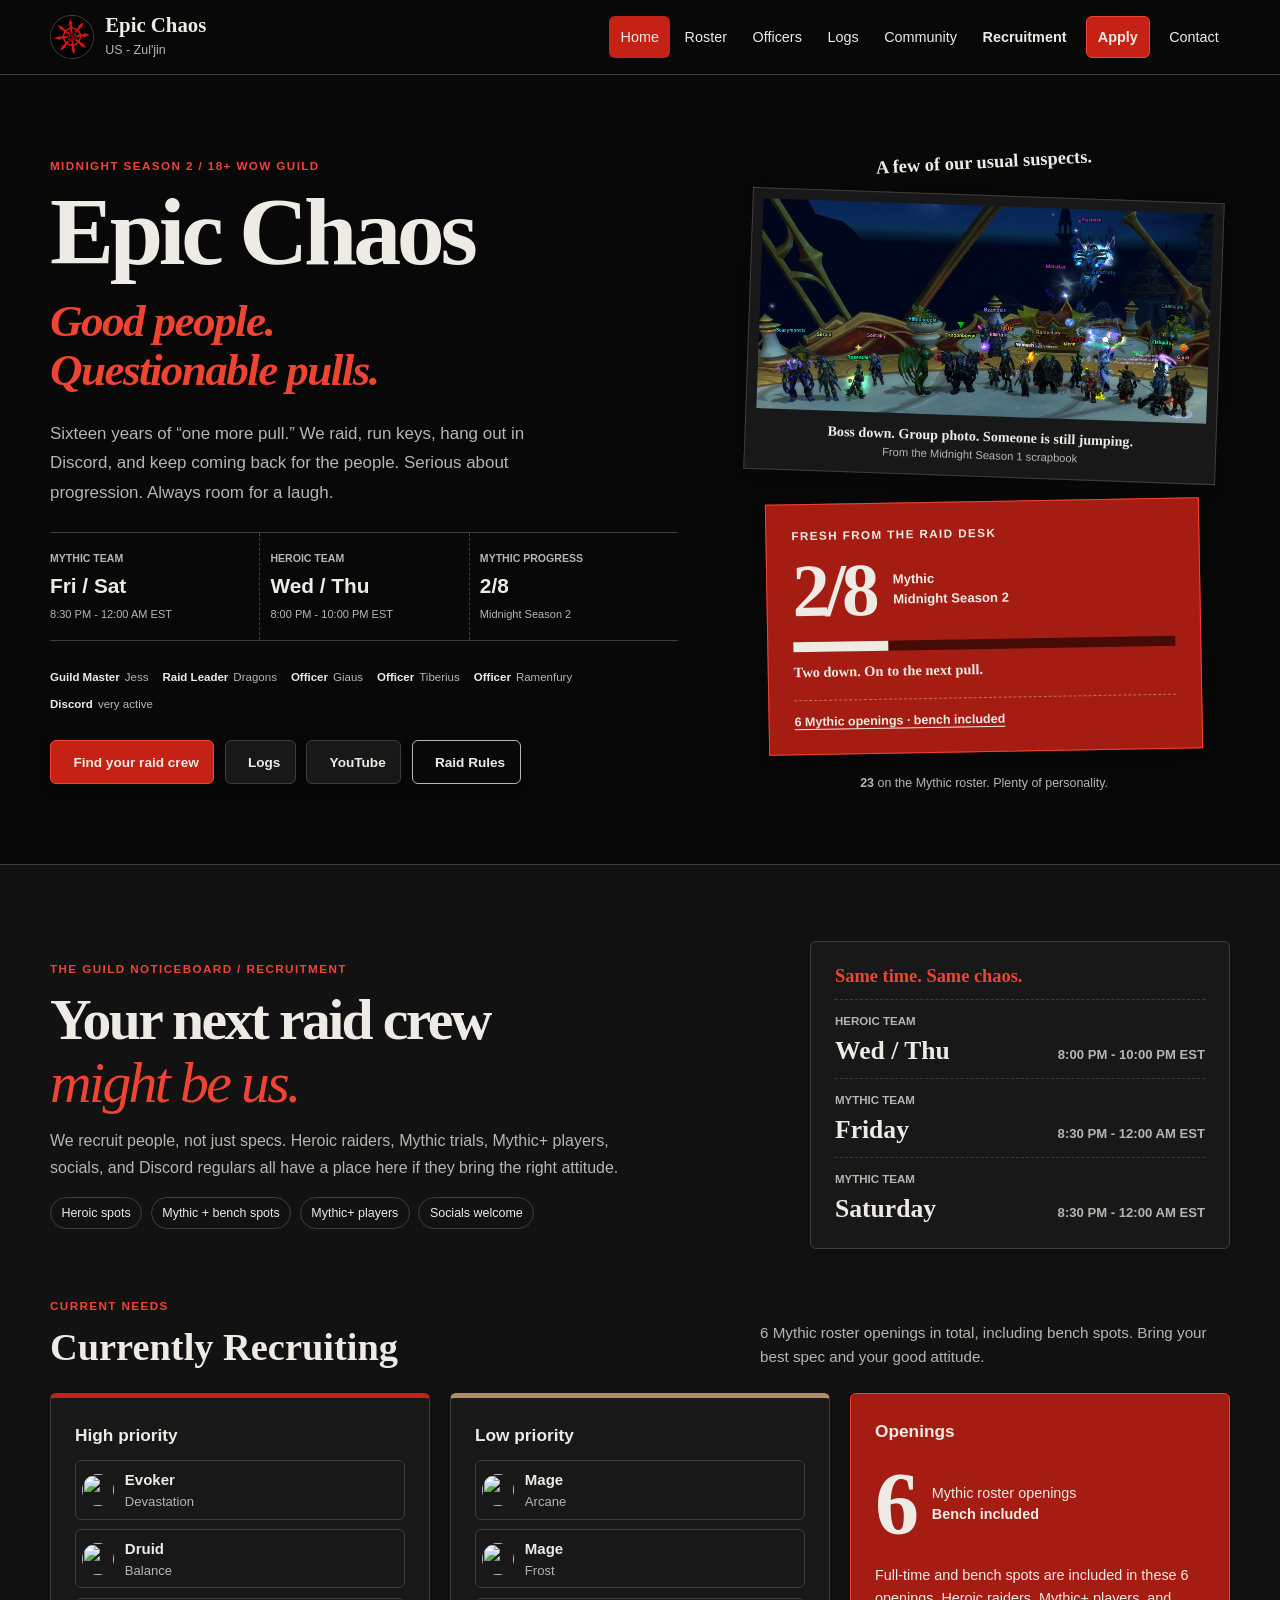
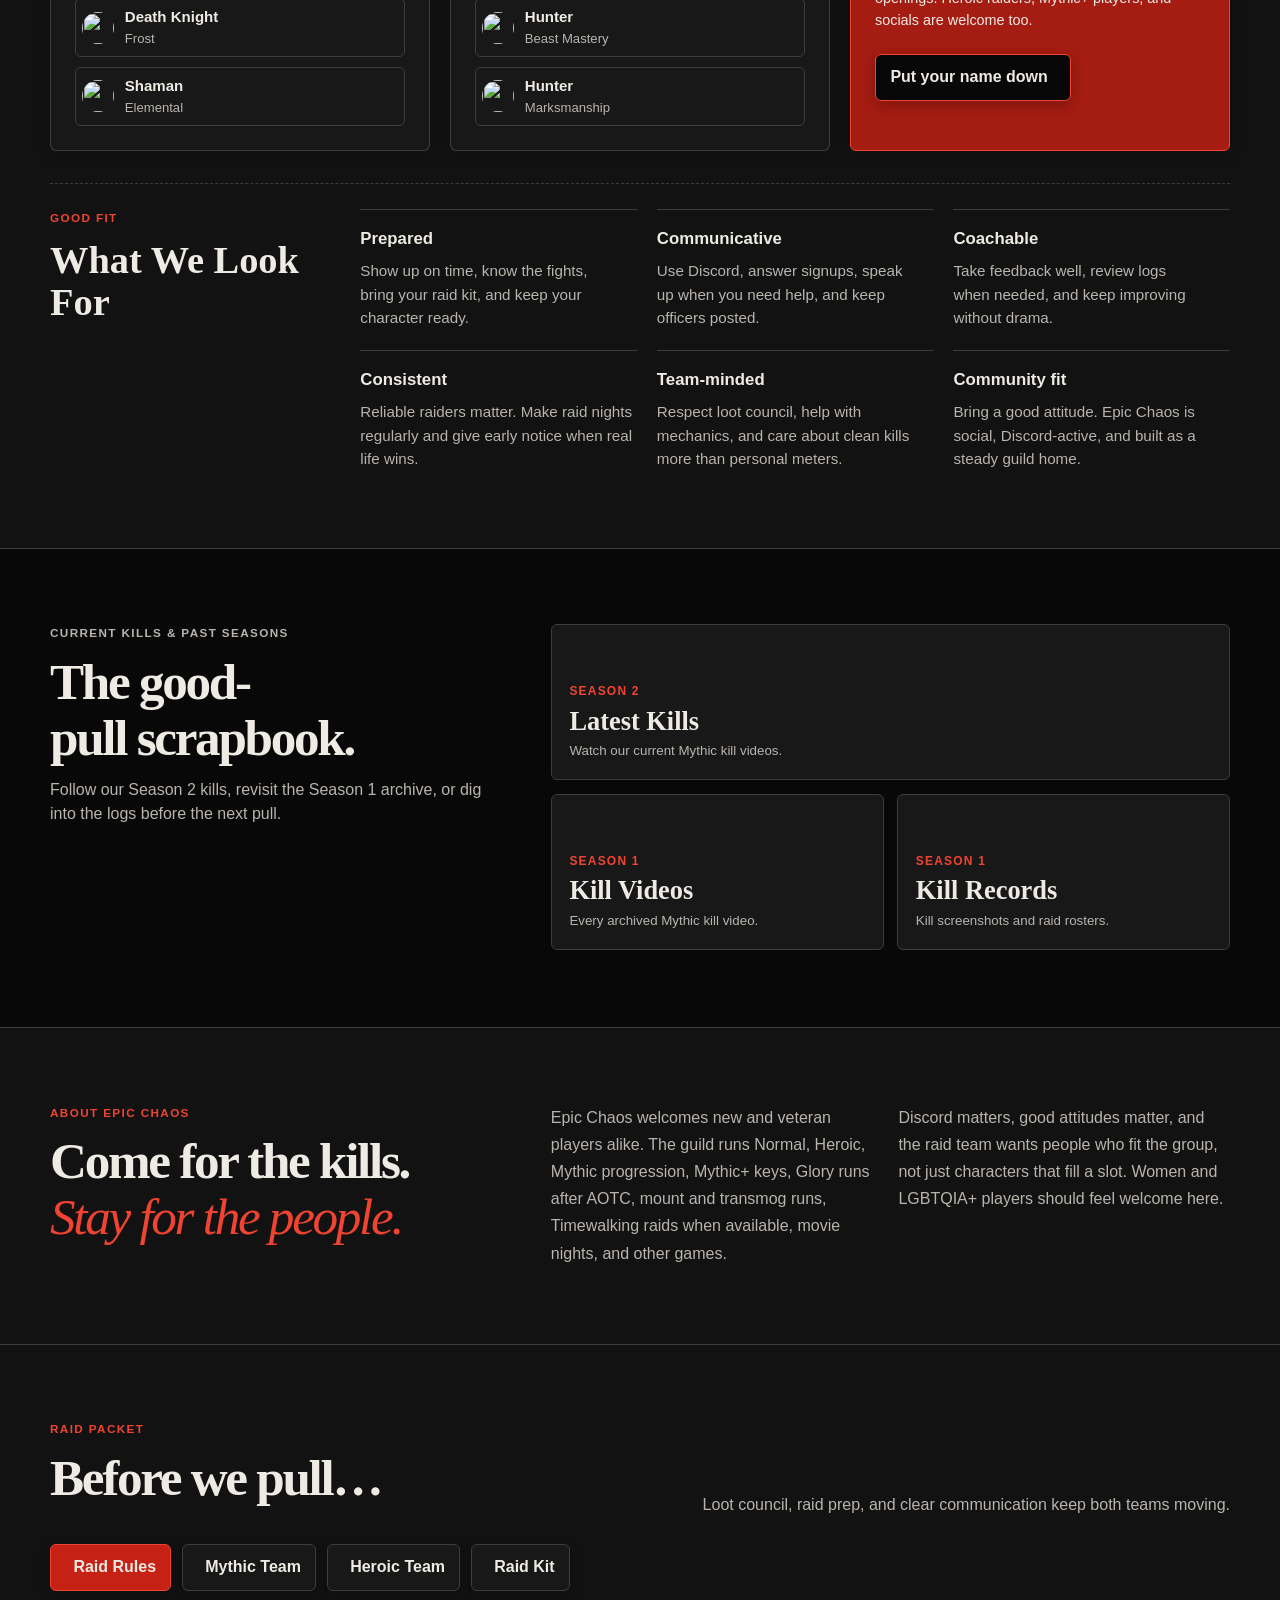
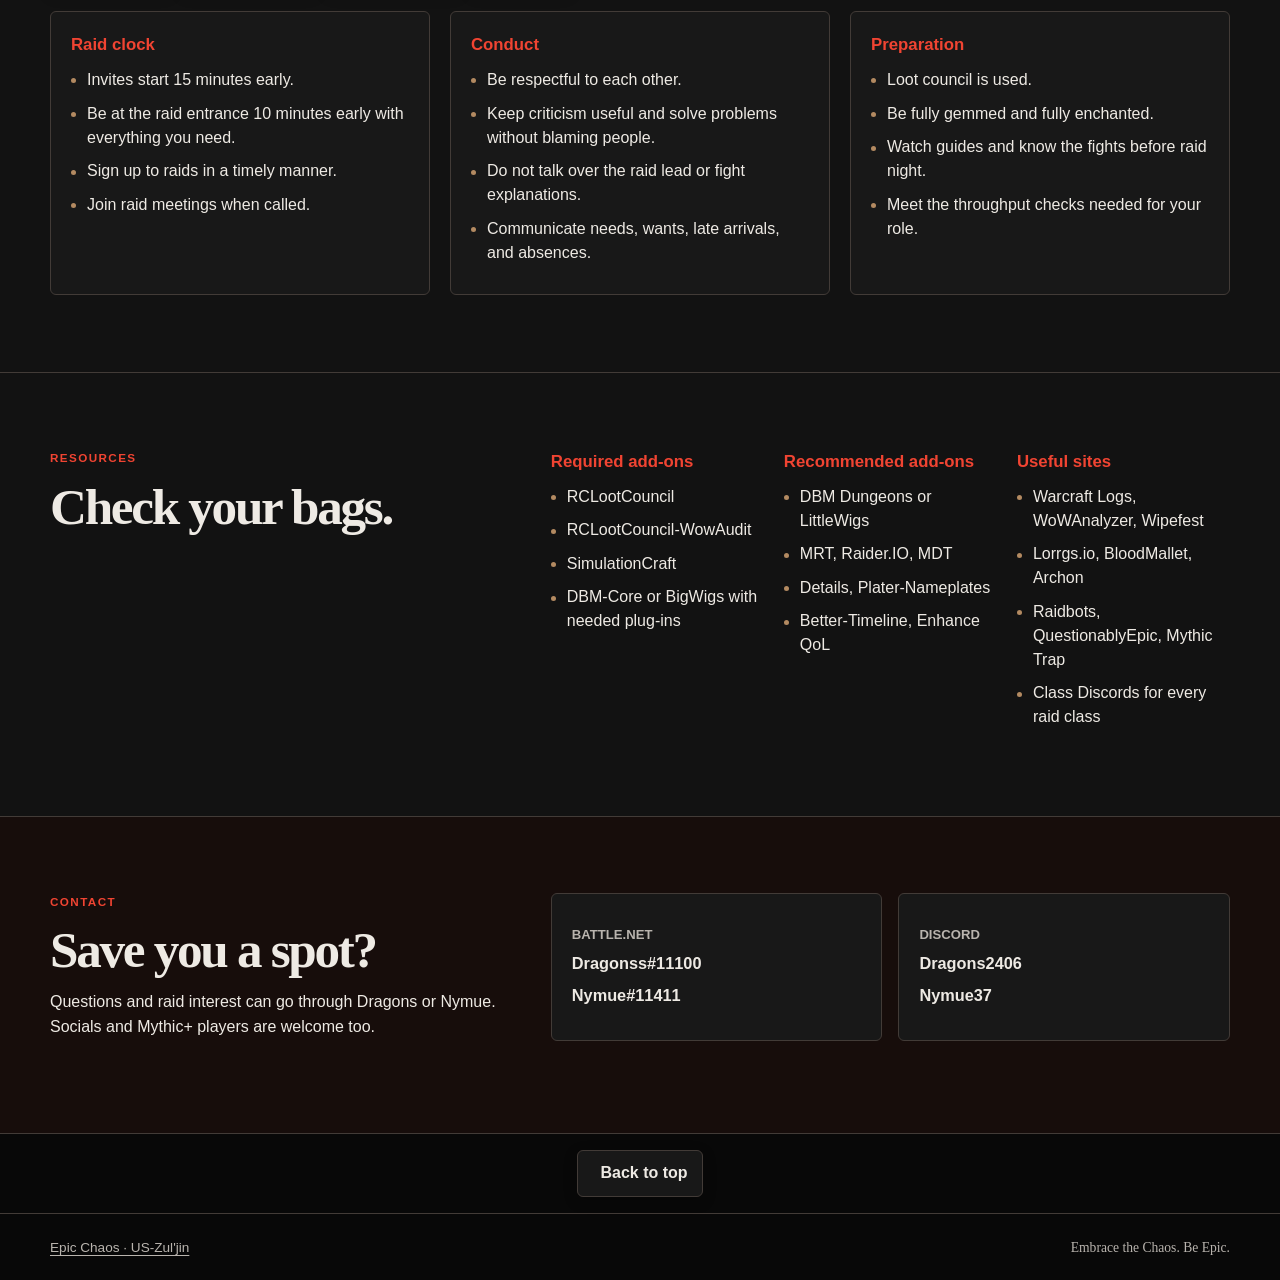
==== commit b118c29d: "Officer/Mythic Number Update" ====
--- a/index.html
+++ b/index.html
@@ -12,7 +12,7 @@
     <link rel="apple-touch-icon" href="assets/epic-chaos-logo-v5.png">
     <link rel="stylesheet" href="theme.css?v=20260920-1">
     <link rel="stylesheet" href="style.css?v=20260920-1">
-    <link rel="stylesheet" href="home.css?v=20260920-1">
+    <link rel="stylesheet" href="home.css?v=20260920-2">
     <script defer src="https://unpkg.com/lucide@0.468.0/dist/umd/lucide.min.js"></script>
     <script defer src="script.js?v=21"></script>
   </head>
@@ -70,7 +70,7 @@
             </article>
             <article>
               <span>Mythic progress</span>
-              <strong>1/8</strong>
+              <strong>2/8</strong>
               <small>Midnight Season 2</small>
             </article>
           </div>
@@ -112,9 +112,9 @@
           </figure>
           <div class="raid-ticket">
             <p class="section-kicker">Fresh from the raid desk</p>
-            <div class="ticket-progress"><strong>1/8</strong><span>Mythic<br>Midnight Season 2</span></div>
-            <progress value="1" max="8" aria-label="Mythic raid progress: 1 of 8 bosses defeated">1 of 8</progress>
-            <p class="handwritten">One down. On to the next pull.</p>
+            <div class="ticket-progress"><strong>2/8</strong><span>Mythic<br>Midnight Season 2</span></div>
+            <progress value="2" max="8" aria-label="Mythic raid progress: 2 of 8 bosses defeated">2 of 8</progress>
+            <p class="handwritten">Two down. On to the next pull.</p>
             <a href="/#recruitment" data-scroll-target="recruitment">6 Mythic openings · bench included <i data-lucide="arrow-up-right" aria-hidden="true"></i></a>
           </div>
           <p class="scrapbook-roster"><b id="mythicRosterCount" data-sheet-count="mythic">23</b> on the Mythic roster. Plenty of personality.</p>
@@ -281,11 +281,6 @@
               <span>Season 1</span>
               <strong>Kill Records</strong>
               <small>Kill screenshots and raid rosters.</small>
-            </a>
-            <a href="/Logs/">
-              <span>Live</span>
-              <strong>Reports</strong>
-              <small>Current public Warcraft Logs reports.</small>
             </a>
           </div>
         </div>
--- a/home.css
+++ b/home.css
@@ -476,6 +476,10 @@
   transition: border-color 150ms ease, background 150ms ease;
 }
 
+.season-archive-links a:first-child {
+  grid-column: 1 / -1;
+}
+
 .season-archive-links a:hover {
   border-color: var(--accent-bright);
   background: var(--accent-soft);
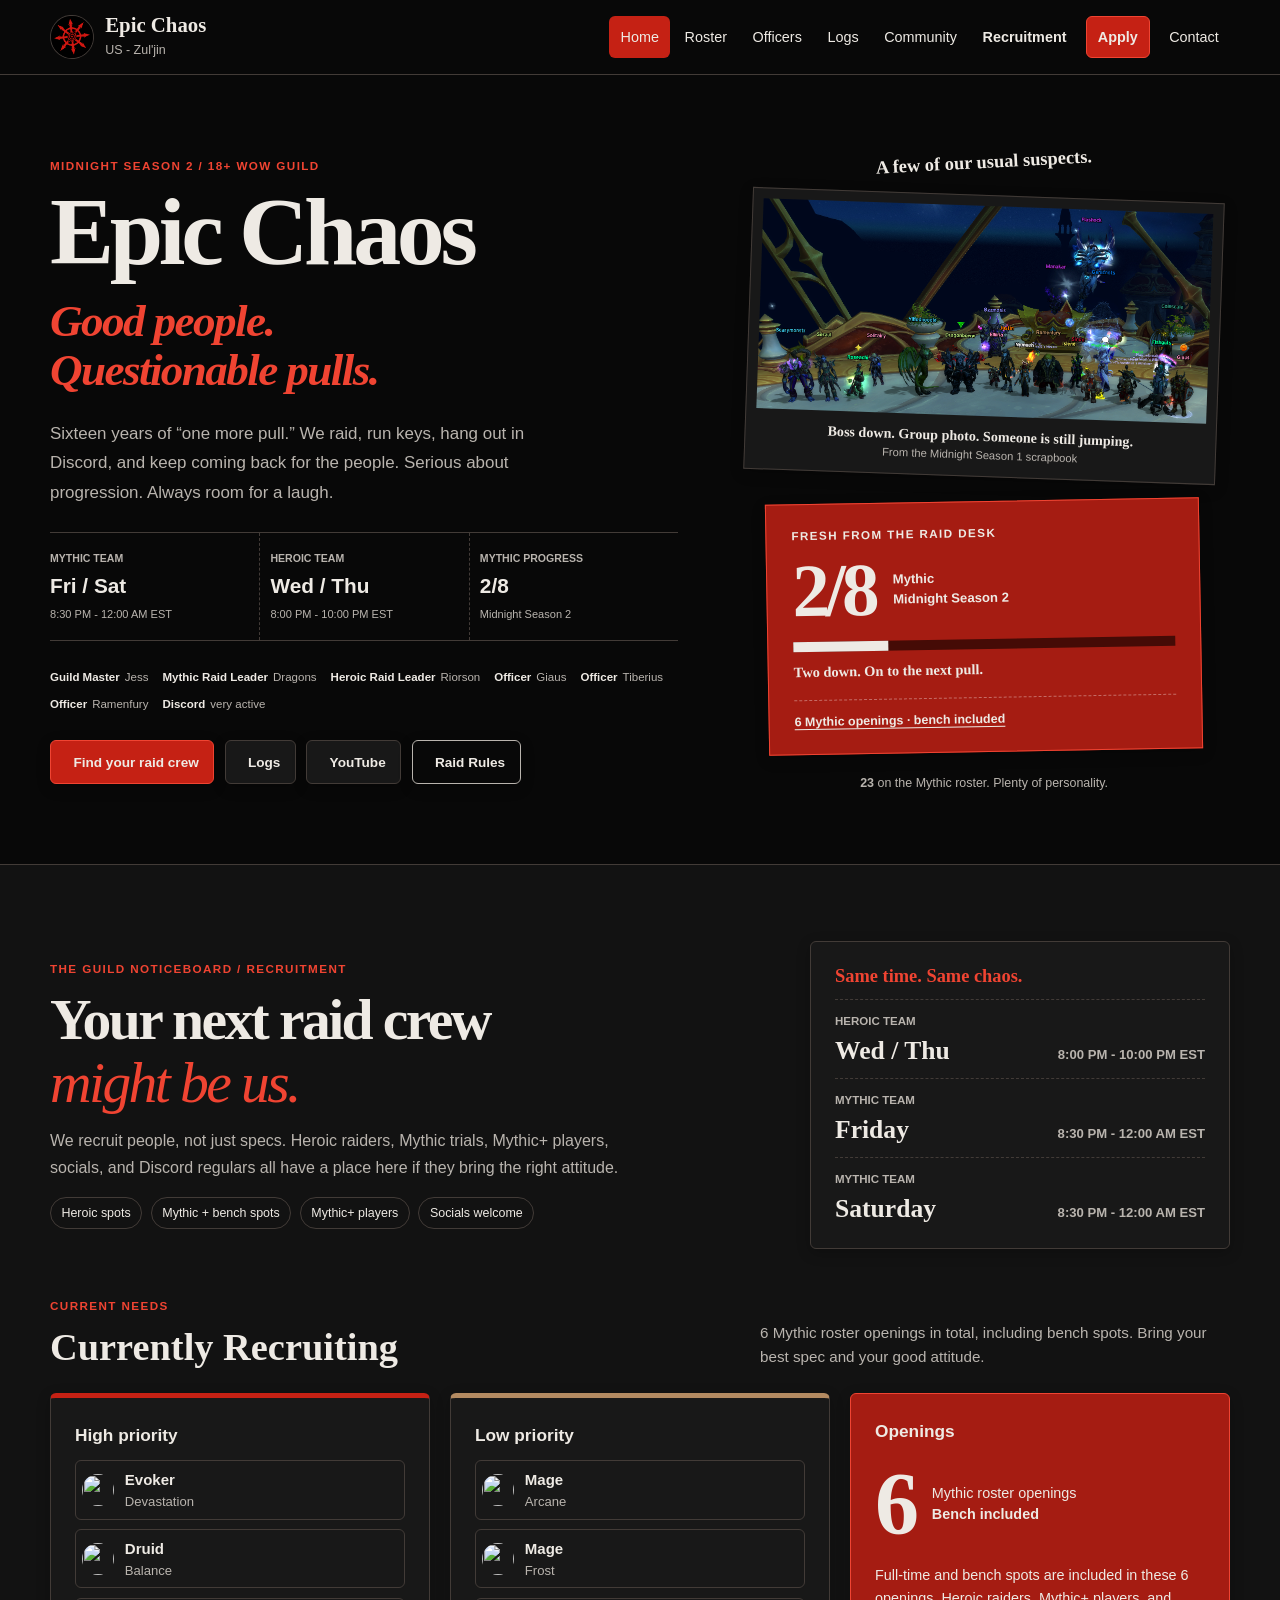
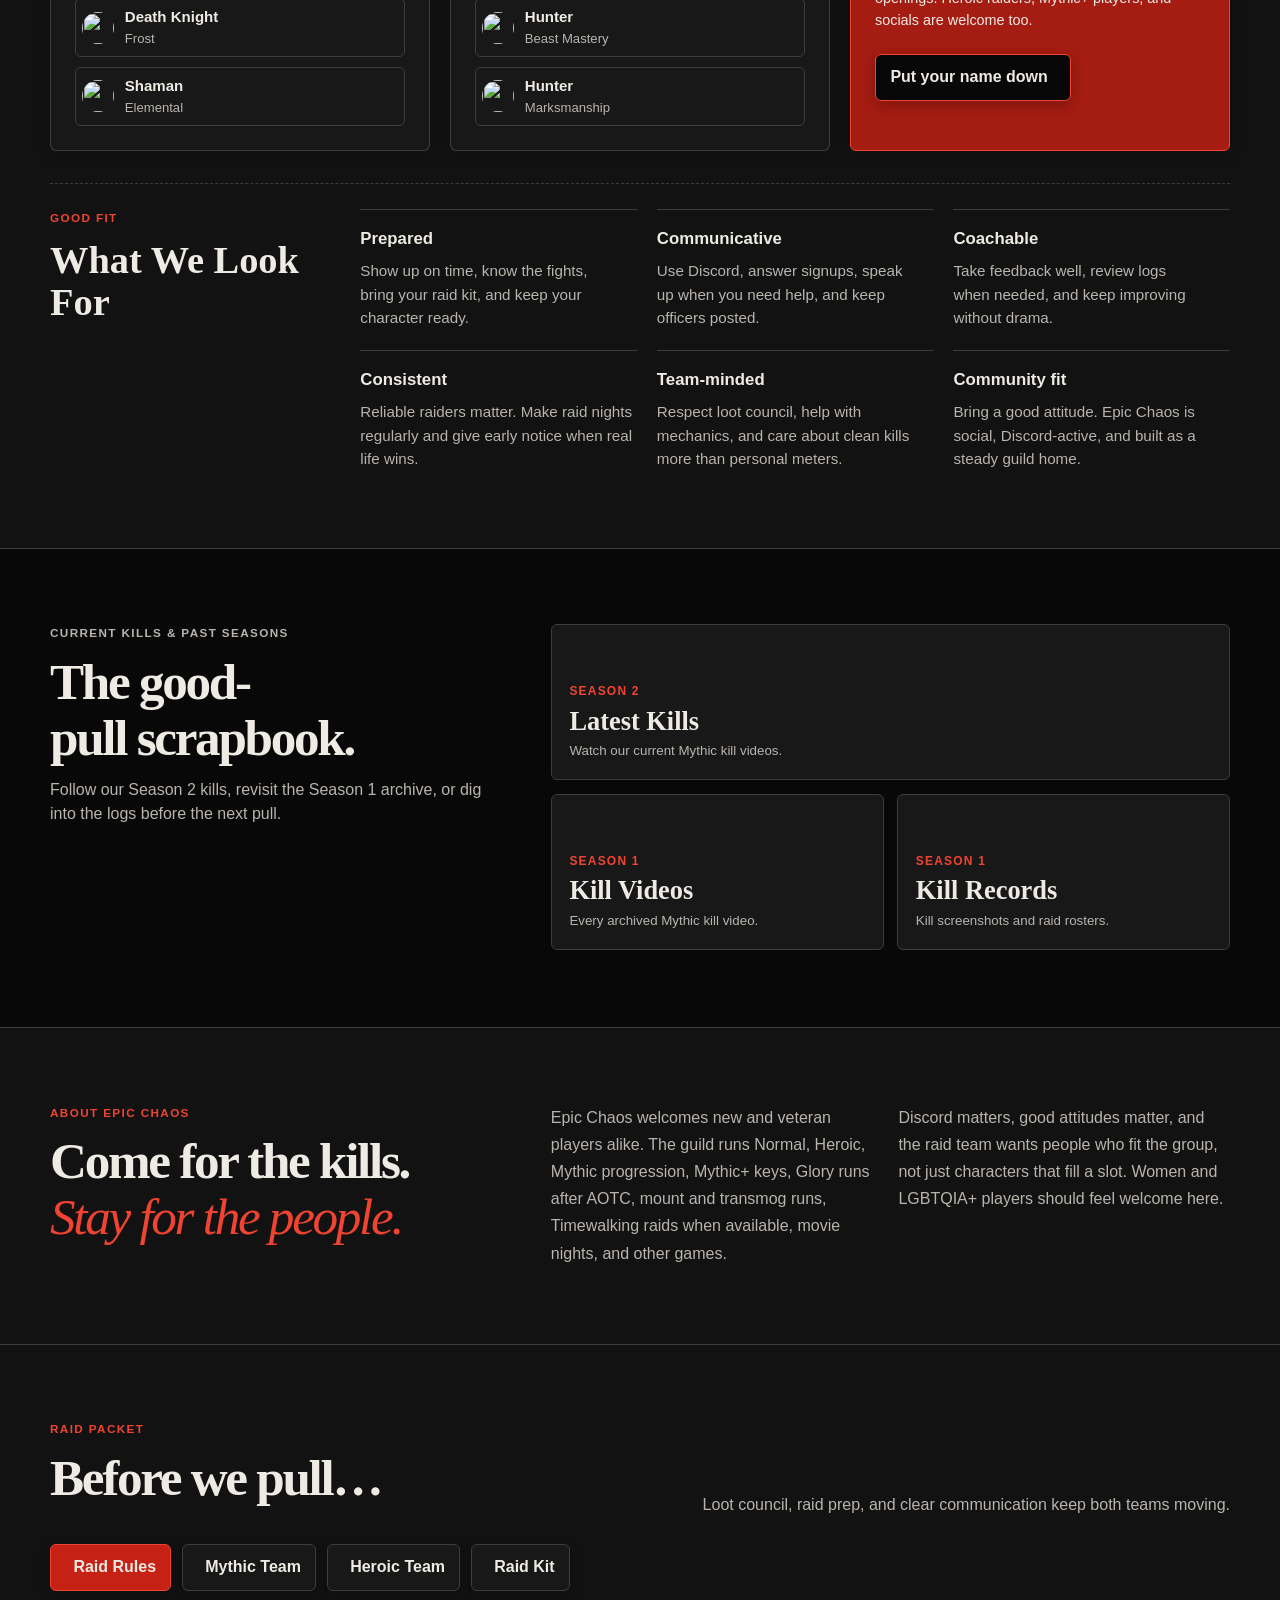
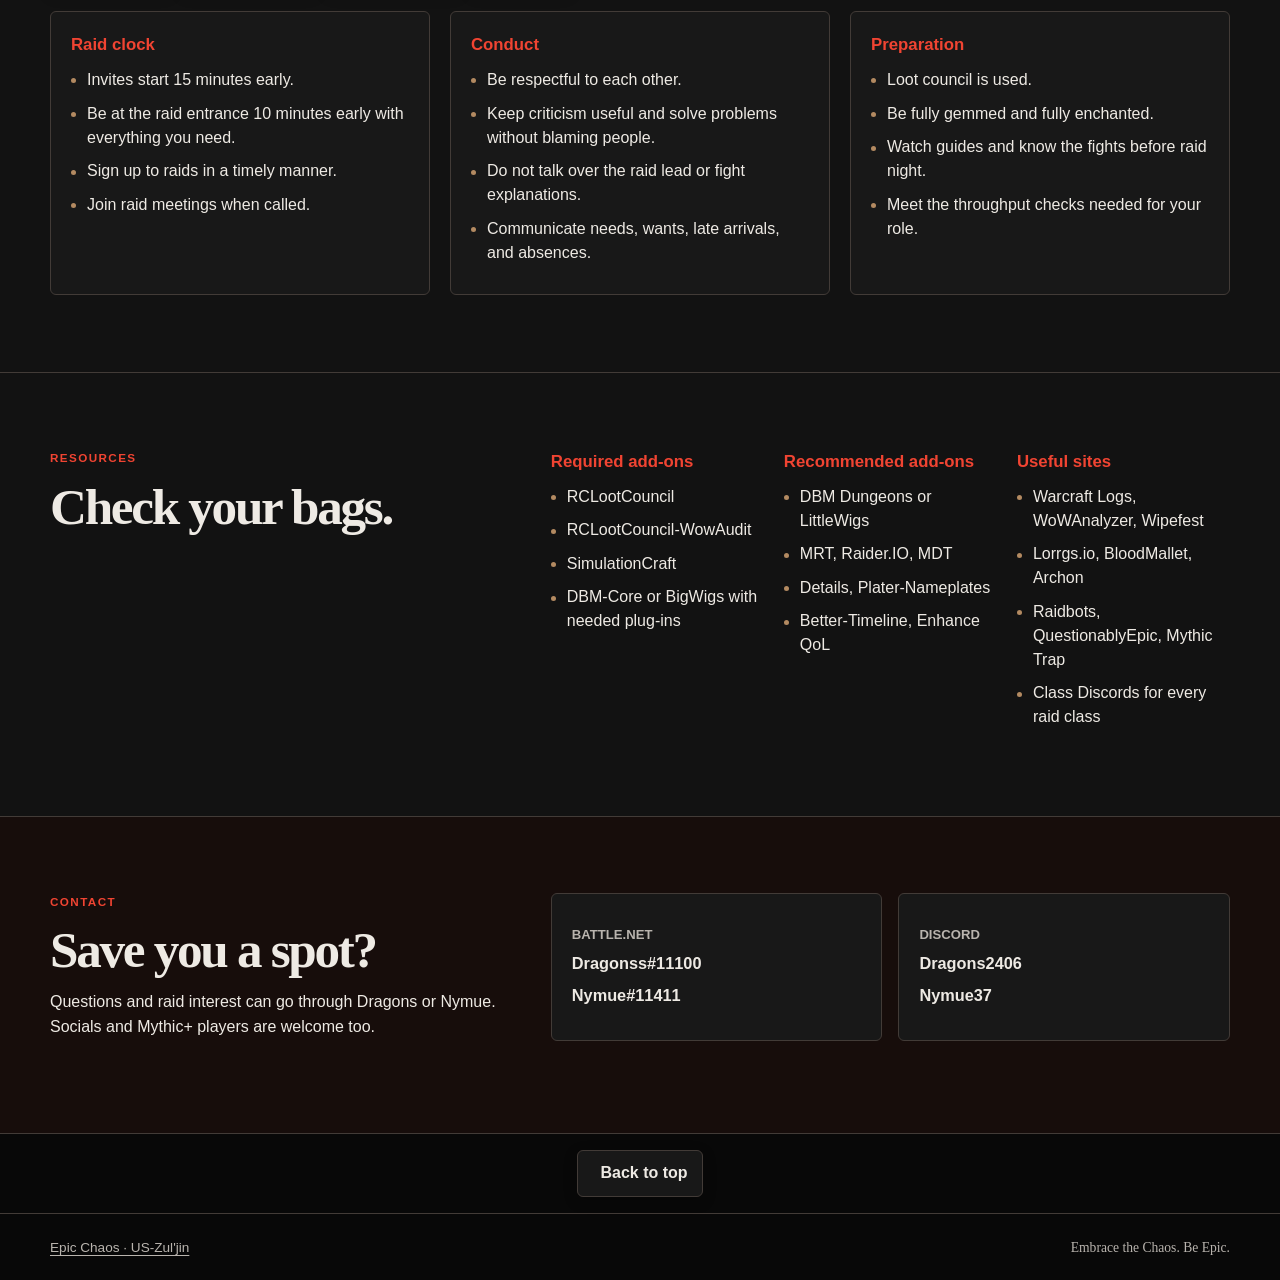
==== commit d8c7d2ba: "Officer Update" ====
--- a/index.html
+++ b/index.html
@@ -77,7 +77,8 @@
 
           <div class="leader-strip" aria-label="Guild leadership">
             <span><b>Guild Master</b> Jess</span>
-            <span><b>Raid Leader</b> Dragons</span>
+            <span><b>Mythic Raid Leader</b> Dragons</span>
+            <span><b>Heroic Raid Leader</b> Riorson</span>
             <span><b>Officer</b> Giaus</span>
             <span><b>Officer</b> Tiberius</span>
             <span><b>Officer</b> Ramenfury</span>
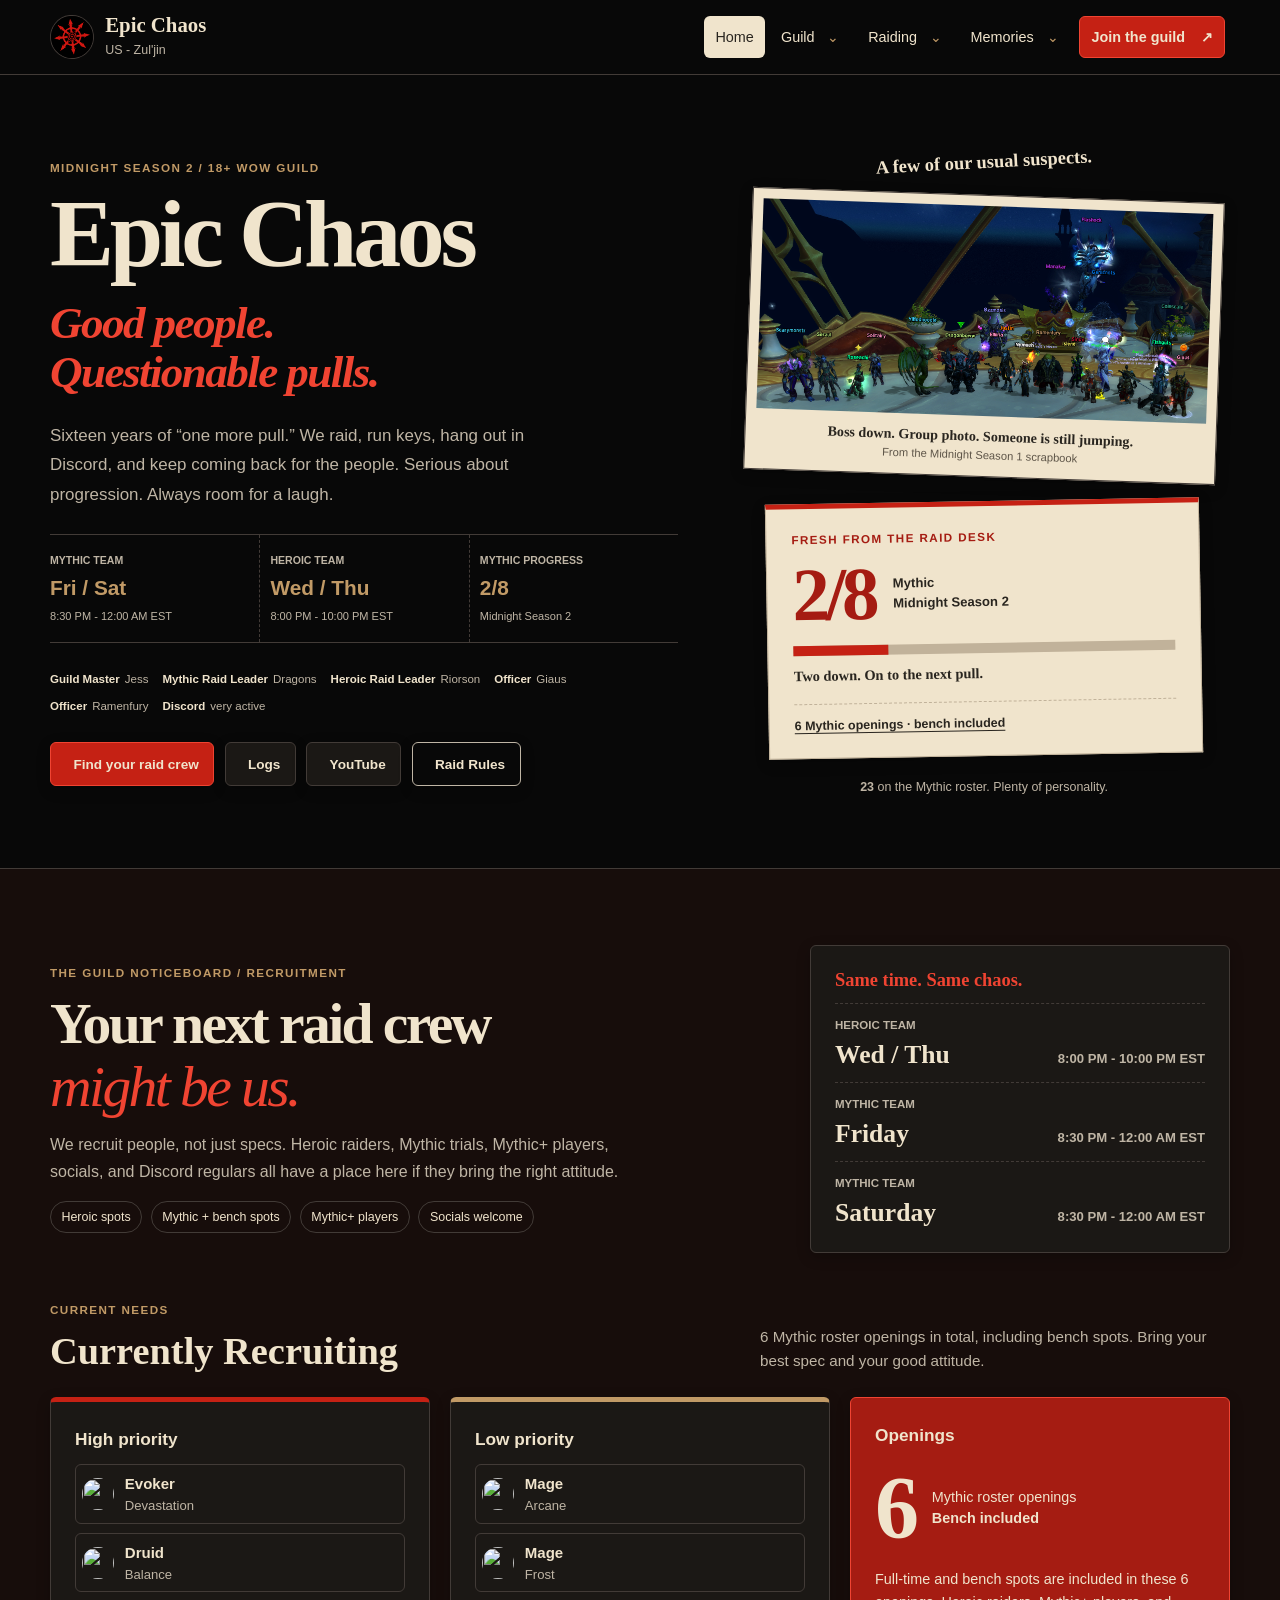
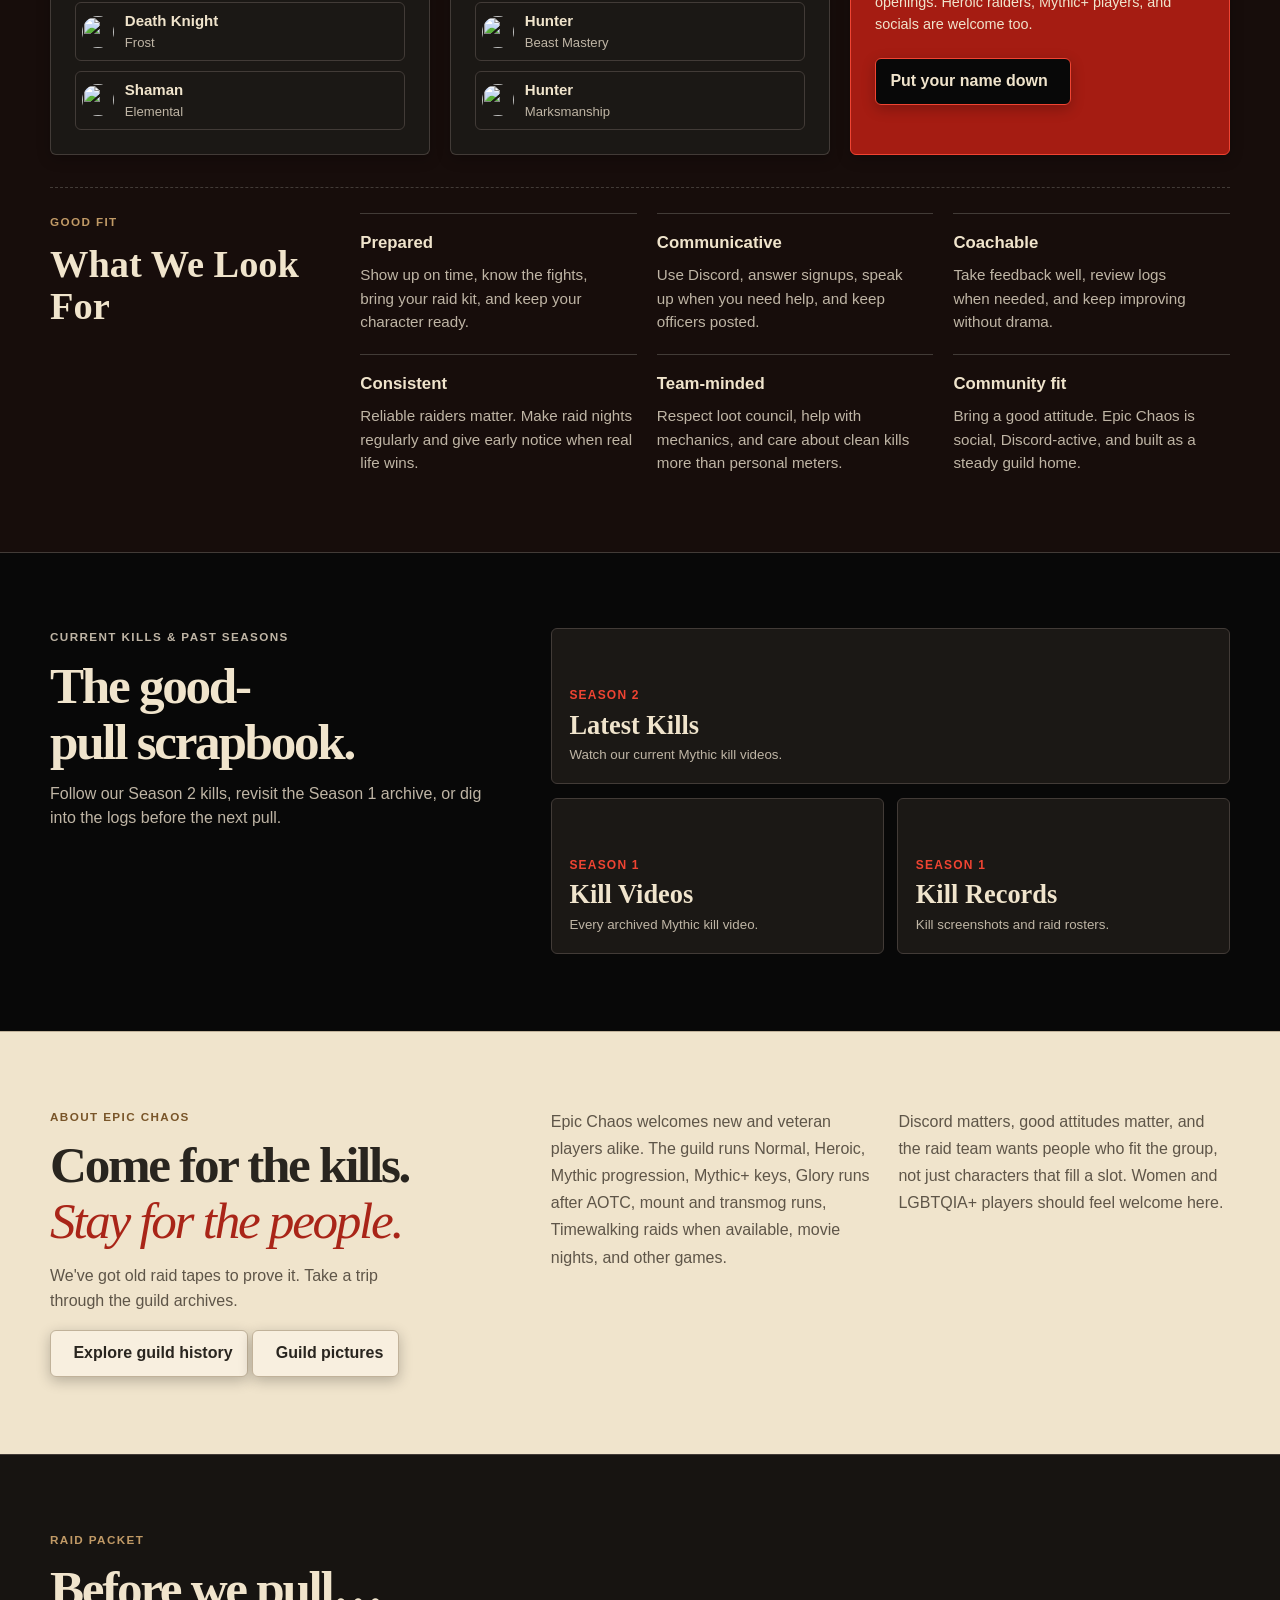
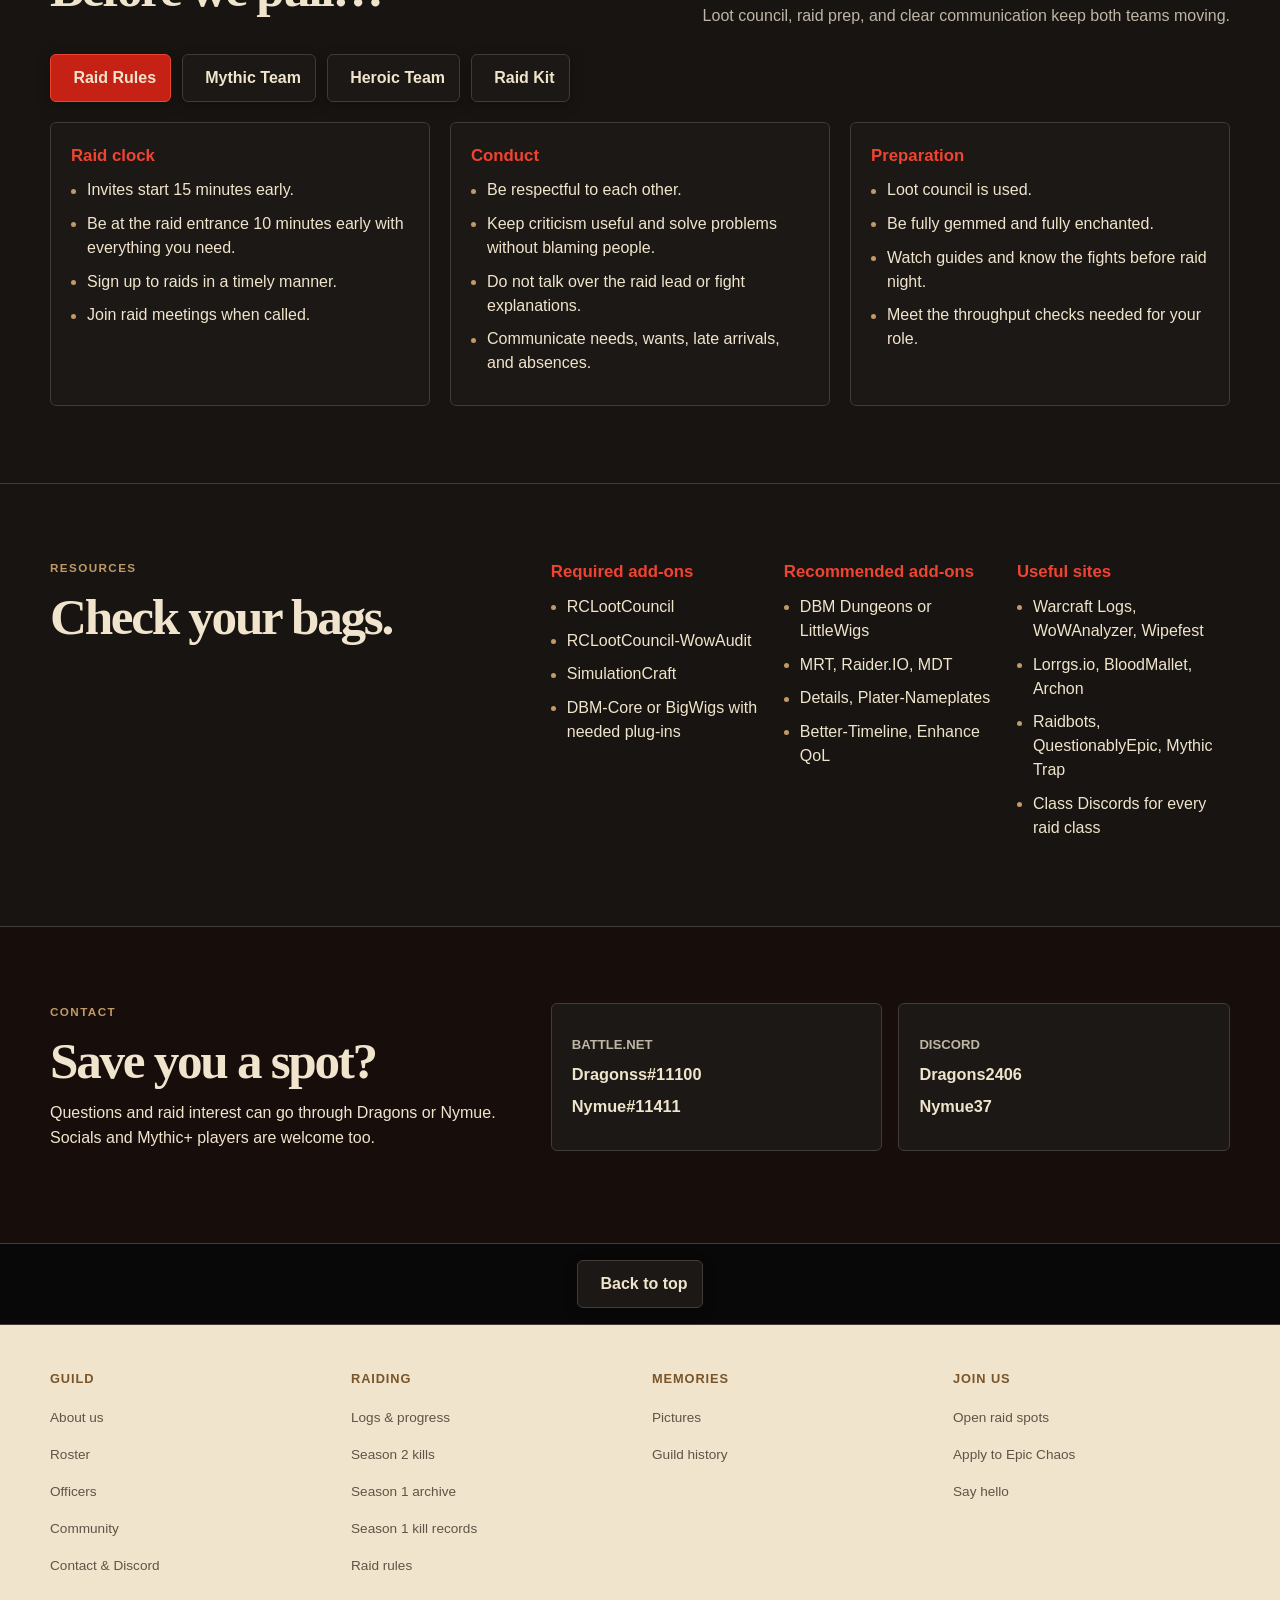
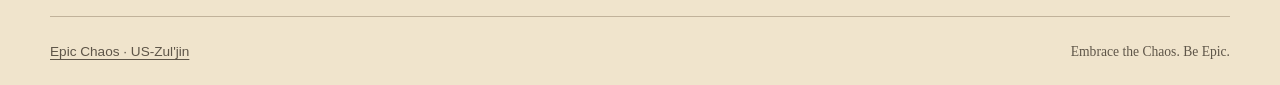
==== commit 2050f830: "A lot of changes/professor input" ====
--- a/index.html
+++ b/index.html
@@ -10,11 +10,12 @@
     >
     <link rel="icon" type="image/png" href="assets/epic-chaos-logo-v5.png">
     <link rel="apple-touch-icon" href="assets/epic-chaos-logo-v5.png">
-    <link rel="stylesheet" href="theme.css?v=20260920-1">
-    <link rel="stylesheet" href="style.css?v=20260920-1">
-    <link rel="stylesheet" href="home.css?v=20260920-2">
+    <link rel="stylesheet" href="theme.css?v=20260922-1">
+    <link rel="stylesheet" href="style.css?v=20260922-1">
+    <link rel="stylesheet" href="home.css?v=20260922-1">
     <script defer src="https://unpkg.com/lucide@0.468.0/dist/umd/lucide.min.js"></script>
     <script defer src="script.js?v=21"></script>
+    <script defer src="nav.js?v=1"></script>
   </head>
   <body class="home-page">
     <a class="skip-link" href="#content">Skip to content</a>
@@ -35,13 +36,34 @@
 
         <div class="nav-links" id="siteNav">
           <a href="/" aria-current="page">Home</a>
-          <a href="/Roster/">Roster</a>
-          <a href="/Officers/">Officers</a>
-          <a href="/Logs/">Logs</a>
-          <a href="/Causes/">Community</a>
-          <a class="nav-cta" href="/#recruitment" data-scroll-target="recruitment">Recruitment</a>
-          <a class="nav-apply" href="https://forms.gle/5R5TwA4dQadTschp9">Apply</a>
-          <a href="/#contact" data-scroll-target="contact">Contact</a>
+          <details class="nav-group">
+            <summary>Guild<span aria-hidden="true">⌄</span></summary>
+            <div class="nav-dropdown" aria-label="Guild">
+              <a href="/#about">About us</a>
+              <a href="/Roster/">Roster</a>
+              <a href="/Officers/">Officers</a>
+              <a href="/Causes/">Community</a>
+              <a href="/#contact">Contact & Discord</a>
+            </div>
+          </details>
+          <details class="nav-group">
+            <summary>Raiding<span aria-hidden="true">⌄</span></summary>
+            <div class="nav-dropdown" aria-label="Raiding">
+              <a href="/Logs/">Logs & progress</a>
+              <a href="/Armory/Season-2/">Season 2 kills</a>
+              <a href="/Armory/">Season 1 archive</a>
+              <a href="/Kill-Team/">Season 1 kill records</a>
+              <a href="/#requirements">Raid rules</a>
+            </div>
+          </details>
+          <details class="nav-group">
+            <summary>Memories<span aria-hidden="true">⌄</span></summary>
+            <div class="nav-dropdown" aria-label="Memories">
+              <a href="/Pictures/">Pictures</a>
+              <a href="/History/">Guild history</a>
+            </div>
+          </details>
+          <a class="nav-apply" href="/#recruitment">Join the guild <span aria-hidden="true">↗</span></a>
         </div>
       </nav>
     </header>
@@ -80,7 +102,6 @@
             <span><b>Mythic Raid Leader</b> Dragons</span>
             <span><b>Heroic Raid Leader</b> Riorson</span>
             <span><b>Officer</b> Giaus</span>
-            <span><b>Officer</b> Tiberius</span>
             <span><b>Officer</b> Ramenfury</span>
             <span><b>Discord</b> very active</span>
           </div>
@@ -292,6 +313,9 @@
           <div>
             <p class="section-kicker">About Epic Chaos</p>
             <h2 id="aboutTitle">Come for the kills.<br><em>Stay for the people.</em></h2>
+            <p class="history-invite">We've got old raid tapes to prove it. Take a trip through the guild archives.</p>
+            <a class="button" href="/History/"><i data-lucide="history"></i> Explore guild history</a>
+            <a class="button" href="/Pictures/"><i data-lucide="images"></i> Guild pictures</a>
           </div>
           <div class="about-copy">
             <p>
@@ -411,6 +435,27 @@
     </div>
 
     <footer class="site-footer">
+      <nav class="footer-directory" aria-label="Site directory">
+        <div><h2>Guild</h2>
+          <a href="/#about">About us</a>
+          <a href="/Roster/">Roster</a>
+          <a href="/Officers/">Officers</a>
+          <a href="/Causes/">Community</a>
+          <a href="/#contact">Contact & Discord</a>
+        </div>
+        <div><h2>Raiding</h2>
+          <a href="/Logs/">Logs & progress</a>
+          <a href="/Armory/Season-2/">Season 2 kills</a>
+          <a href="/Armory/">Season 1 archive</a>
+          <a href="/Kill-Team/">Season 1 kill records</a>
+          <a href="/#requirements">Raid rules</a>
+        </div>
+        <div><h2>Memories</h2>
+          <a href="/Pictures/">Pictures</a>
+          <a href="/History/">Guild history</a>
+        </div>
+        <div><h2>Join us</h2><a href="/#recruitment">Open raid spots</a><a href="https://forms.gle/5R5TwA4dQadTschp9">Apply to Epic Chaos</a><a href="/#contact">Say hello</a></div>
+      </nav>
       <p><a href="/">Epic Chaos &middot; US-Zul'jin</a><span>Embrace the Chaos. Be Epic.</span></p>
     </footer>
   </body>
--- a/theme.css
+++ b/theme.css
@@ -3,18 +3,21 @@
   color-scheme: dark;
   --bg: #080808;
   --deep: #020202;
-  --panel: #181818;
-  --panel-raised: #222222;
-  --ink: #eeeae4;
-  --muted: #b9b4ae;
+  --panel: #1b1815;
+  --panel-raised: #302820;
+  --ivory: #f0e4cc;
+  --ivory-ink: #29251f;
+  --ink: #f0e4cc;
+  --muted: #bfb5a5;
   --line: #423b37;
   --accent: #c52114;
   --accent-bright: #f04432;
   --accent-dark: #a51c12;
   --accent-soft: #43140e;
-  --band-muted: #121212;
+  --band-muted: #171411;
   --band-warm: #170d0b;
-  --bronze: #b38a61;
+  --bronze: #c19a66;
+  --bronze-soft: #30261b;
   --focus-ring: #f5b869;
   --radius: 6px;
   --shadow: 0 4px 14px rgb(0 0 0 / 24%);
--- a/style.css
+++ b/style.css
@@ -95,7 +95,7 @@
 }
 
 .eyebrow, .section-kicker {
-  color: var(--accent-bright);
+  color: var(--bronze);
   font-size: 0.73rem;
   font-weight: 800;
   letter-spacing: 0.12em;
@@ -200,7 +200,8 @@
 }
 
 .nav-links a[aria-current="page"] {
-  background: var(--accent);
+  background: var(--ivory);
+  color: var(--ivory-ink);
 }
 
 .nav-links .nav-cta {
@@ -234,6 +235,43 @@
   width: 22px;
   height: 22px;
 }
+
+/* Grouped navigation */
+.nav-group { position: relative; }
+.nav-group summary {
+  display: flex;
+  align-items: center;
+  justify-content: space-between;
+  gap: 0.8rem;
+  min-height: 44px;
+  padding: 0.5rem 0.8rem;
+  border-radius: var(--radius);
+  font-size: 0.9rem;
+  cursor: pointer;
+  list-style: none;
+}
+.nav-group summary::-webkit-details-marker { display: none; }
+.nav-group summary span { color: var(--bronze); transition: transform 150ms ease; }
+.nav-group[open] summary span { transform: rotate(180deg); }
+.nav-group.is-current summary { color: var(--bronze); }
+.nav-group summary:hover, .nav-group[open] summary { background: var(--panel-raised); }
+.nav-dropdown {
+  position: absolute;
+  top: calc(100% + 12px);
+  left: 0;
+  width: 235px;
+  display: grid;
+  gap: 0.2rem;
+  padding: 0.55rem;
+  border: 1px solid var(--line);
+  border-top: 3px solid var(--bronze);
+  border-radius: var(--radius);
+  background: var(--panel);
+  box-shadow: 0 14px 30px #0008;
+}
+.nav-dropdown a { min-height: 44px; }
+.nav-dropdown a:hover { background: var(--accent-soft); }
+.nav-links .nav-apply { gap: 1rem; }
 
 /* Page sections and heroes */
 .section {
@@ -276,16 +314,16 @@
   background: var(--band-muted);
 }
 
-main > .band-dark::before {
+main > section.band-dark::before {
   background: var(--band-muted);
 }
 
-main > .band-recruitment::before, main > .band-contact::before {
+main > section.band-recruitment::before, main > section.band-contact::before {
   background: var(--band-warm);
 }
 
-main > .band-paper::before {
-  background: #20100c;
+main > section.band-paper::before {
+  background: var(--ivory);
 }
 
 :is(.roster-hero, .subpage-hero, .armory-hero, .officers-hero, .awareness-hero, .kill-team-hero) {
@@ -298,6 +336,18 @@
   gap: clamp(1.5rem, 4vw, 3rem);
 }
 
+:is(.band-paper, .raid-ticket, .archive-cover, .site-footer, .officers-mark, .armory-mark, .glory-seal, .awareness-mark) {
+  --ink: var(--ivory-ink);
+  --muted: #5e5548;
+  --line: #c1b29a;
+  --panel: #f8efdf;
+  --accent-soft: #e4d3b3;
+  --accent-bright: #a92518;
+  --bronze: #795529;
+  color: var(--ink);
+}
+.band-paper .button:hover { color: var(--ivory); }
+
 /* Buttons, filters and tabs */
 .hero-actions, .link-row, .segmented, .tabs {
   display: flex;
@@ -363,6 +413,8 @@
 }
 
 :is(.officers-mark, .armory-mark, .glory-seal, .awareness-mark) {
+  background: var(--ivory);
+  border-color: var(--line);
   padding: 1.35rem;
 }
 
@@ -399,7 +451,7 @@
 }
 
 .summary-pill b {
-  color: var(--accent-bright);
+  color: var(--ivory);
 }
 
 /* Footer */
@@ -413,7 +465,7 @@
 
 .site-footer {
   padding: 1.4rem 1rem;
-  background: var(--bg);
+  background: var(--ivory);
 }
 
 .site-footer p {
@@ -435,6 +487,19 @@
   text-underline-offset: 3px;
 }
 
+.footer-directory {
+  width: min(var(--max), 100%);
+  margin: 0 auto 1.5rem;
+  padding: 1.5rem 0 2rem;
+  display: grid;
+  grid-template-columns: repeat(4, minmax(0, 1fr));
+  gap: 1.5rem;
+  border-bottom: 1px solid var(--line);
+}
+.footer-directory h2 { font: 700 0.8rem var(--body-font); letter-spacing: 0.07em; text-transform: uppercase; color: var(--bronze); margin-bottom: 0.8rem; }
+.footer-directory a { display: block; width: fit-content; padding-block: 0.5rem; color: var(--muted); font-size: 0.85rem; text-decoration: none; }
+.footer-directory a:hover { color: var(--ivory-ink); text-decoration: underline; }
+
 /* Shared responsive behavior */
 @media (max-width: 1100px) {
   .nav-links a {
@@ -448,7 +513,9 @@
   :is(.roster-hero, .subpage-hero, .armory-hero, .officers-hero, .awareness-hero, .kill-team-hero) {
     grid-template-columns: 1fr;
   }
-
+}
+
+@media (max-width: 760px) {
   .icon-button {
     display: inline-flex;
   }
@@ -482,6 +549,10 @@
   .nav-links .nav-apply {
     margin-inline: 0;
   }
+  .nav-links > a, .nav-group summary { justify-content: space-between; padding: 0.65rem 0.85rem; }
+  .nav-dropdown { position: static; width: auto; margin: 0.25rem 0.5rem 0.6rem; box-shadow: none; border: 0; border-left: 2px solid var(--bronze); border-radius: 0; background: var(--bg); }
+  .nav-dropdown a { justify-content: start; }
+  .footer-directory { grid-template-columns: repeat(2, minmax(0, 1fr)); }
 
 }
 
--- a/home.css
+++ b/home.css
@@ -65,6 +65,7 @@
 
 .hero-focus strong {
   font-size: 1.3rem;
+  color: var(--bronze);
 }
 
 .hero-focus small {
@@ -111,7 +112,8 @@
 .guild-photo {
   margin: 0 0 25px;
   padding: 10px 10px 15px;
-  background: var(--panel);
+  background: var(--ivory);
+  color: var(--ivory-ink);
   border: 1px solid var(--line);
   box-shadow: var(--shadow);
   transform: rotate(2deg);
@@ -131,7 +133,7 @@
 .guild-photo small {
   display: block;
   margin-top: 4px;
-  color: var(--muted);
+  color: #5e5548;
   font: 0.7rem var(--body-font);
 }
 
@@ -139,14 +141,15 @@
   width: 92%;
   margin: auto;
   padding: 22px 25px;
-  border: 1px solid var(--accent-bright);
-  background: var(--accent-dark);
+  border: 1px solid var(--line);
+  border-top: 5px solid var(--accent);
+  background: var(--ivory);
   transform: rotate(-1deg);
   box-shadow: var(--shadow);
 }
 
 .raid-ticket .section-kicker {
-  color: var(--ink);
+  color: var(--accent-dark);
   margin-bottom: 8px;
 }
 
@@ -159,6 +162,7 @@
 .ticket-progress strong {
   font: 700 4.7rem/1 var(--display);
   letter-spacing: -0.06em;
+  color: var(--accent-dark);
 }
 
 .ticket-progress span {
@@ -174,19 +178,19 @@
   height: 10px;
   margin: 14px 0 9px;
   border: 0;
-  background: #450b06;
+  background: var(--line);
 }
 
 .raid-ticket progress::-webkit-progress-bar {
-  background: #450b06;
+  background: var(--line);
 }
 
 .raid-ticket progress::-webkit-progress-value {
-  background: var(--ink);
+  background: var(--accent);
 }
 
 .raid-ticket progress::-moz-progress-bar {
-  background: var(--ink);
+  background: var(--accent);
 }
 
 .raid-ticket .handwritten {
@@ -200,7 +204,7 @@
   align-items: center;
   gap: 8px;
   padding-top: 12px;
-  border-top: 1px dashed rgb(255 255 255 / 35%);
+  border-top: 1px dashed var(--line);
   font-size: 0.78rem;
   font-weight: bold;
   text-underline-offset: 3px;
@@ -504,6 +508,12 @@
 .about-copy {
   columns: 2 280px;
   line-height: 1.7;
+}
+
+.history-invite {
+  max-width: 42ch;
+  margin: 1rem 0;
+  color: var(--muted);
 }
 
 .requirement-panel, .resource-columns {
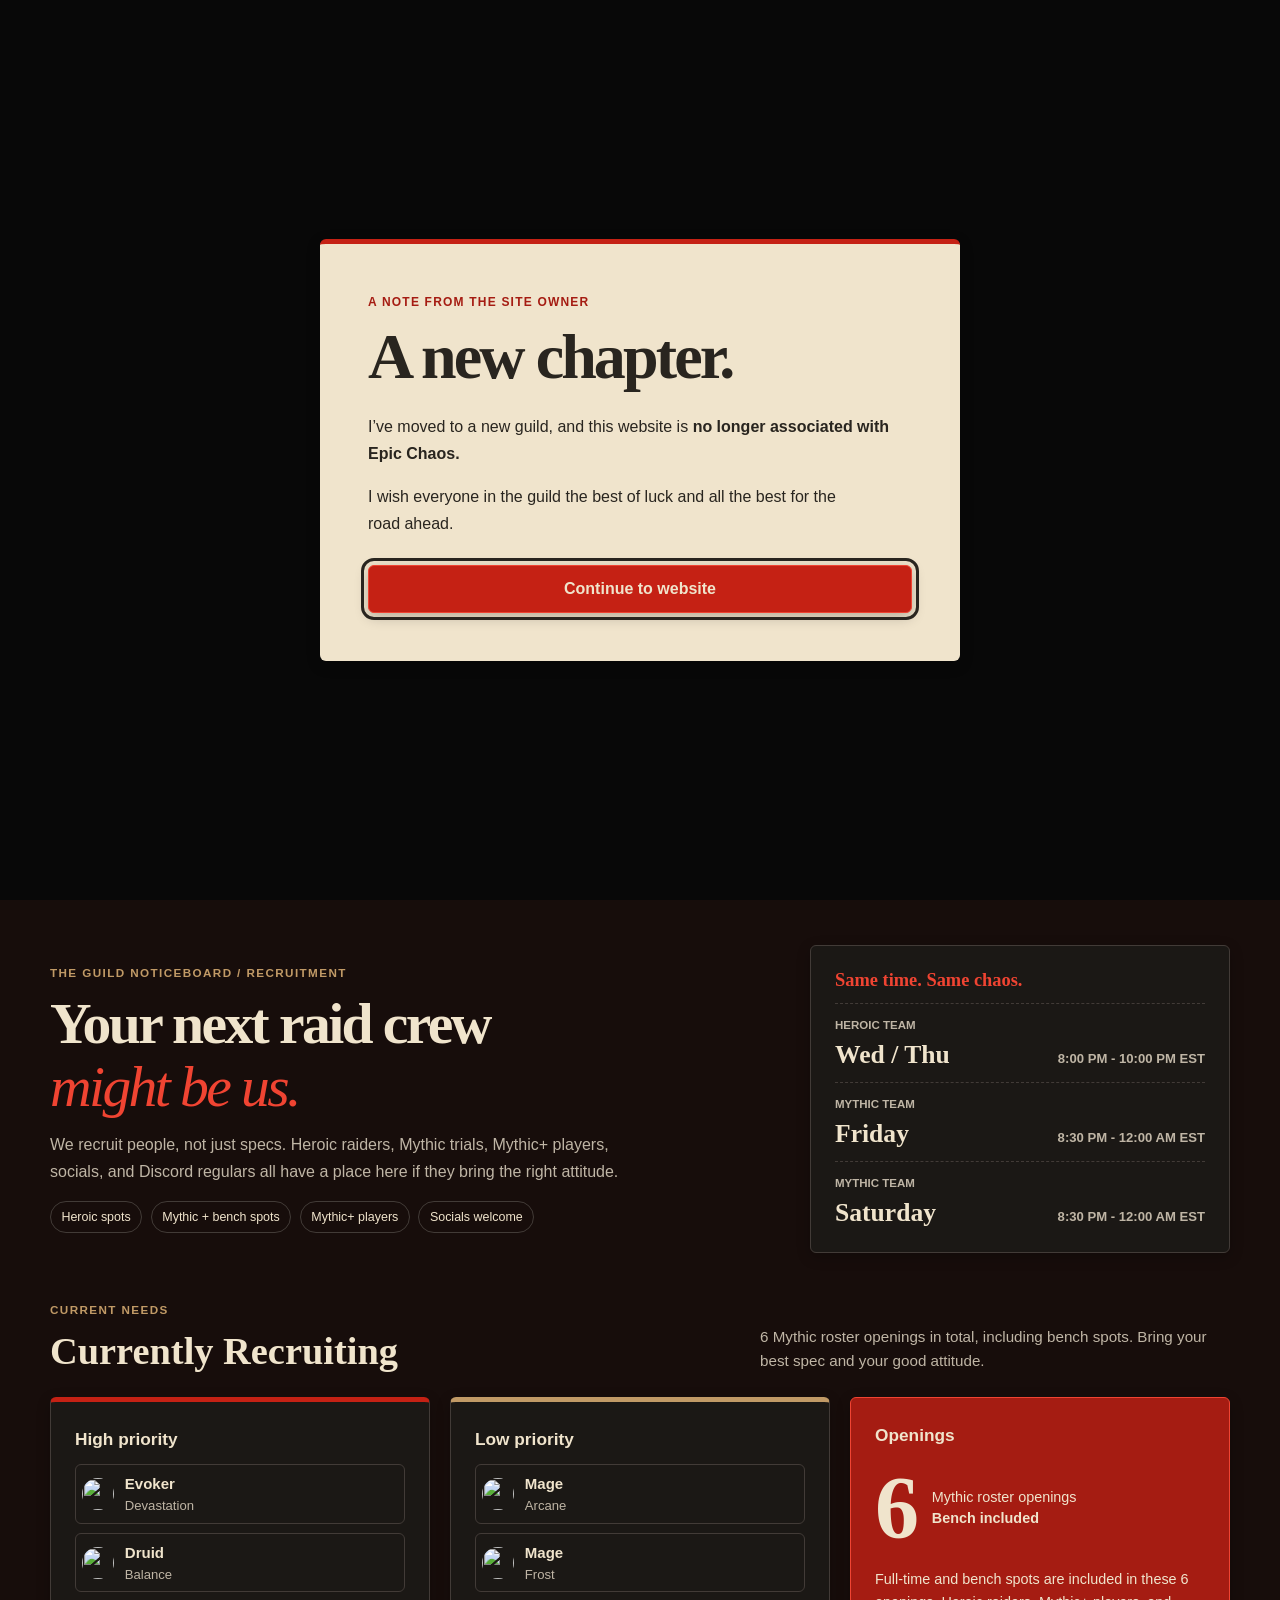
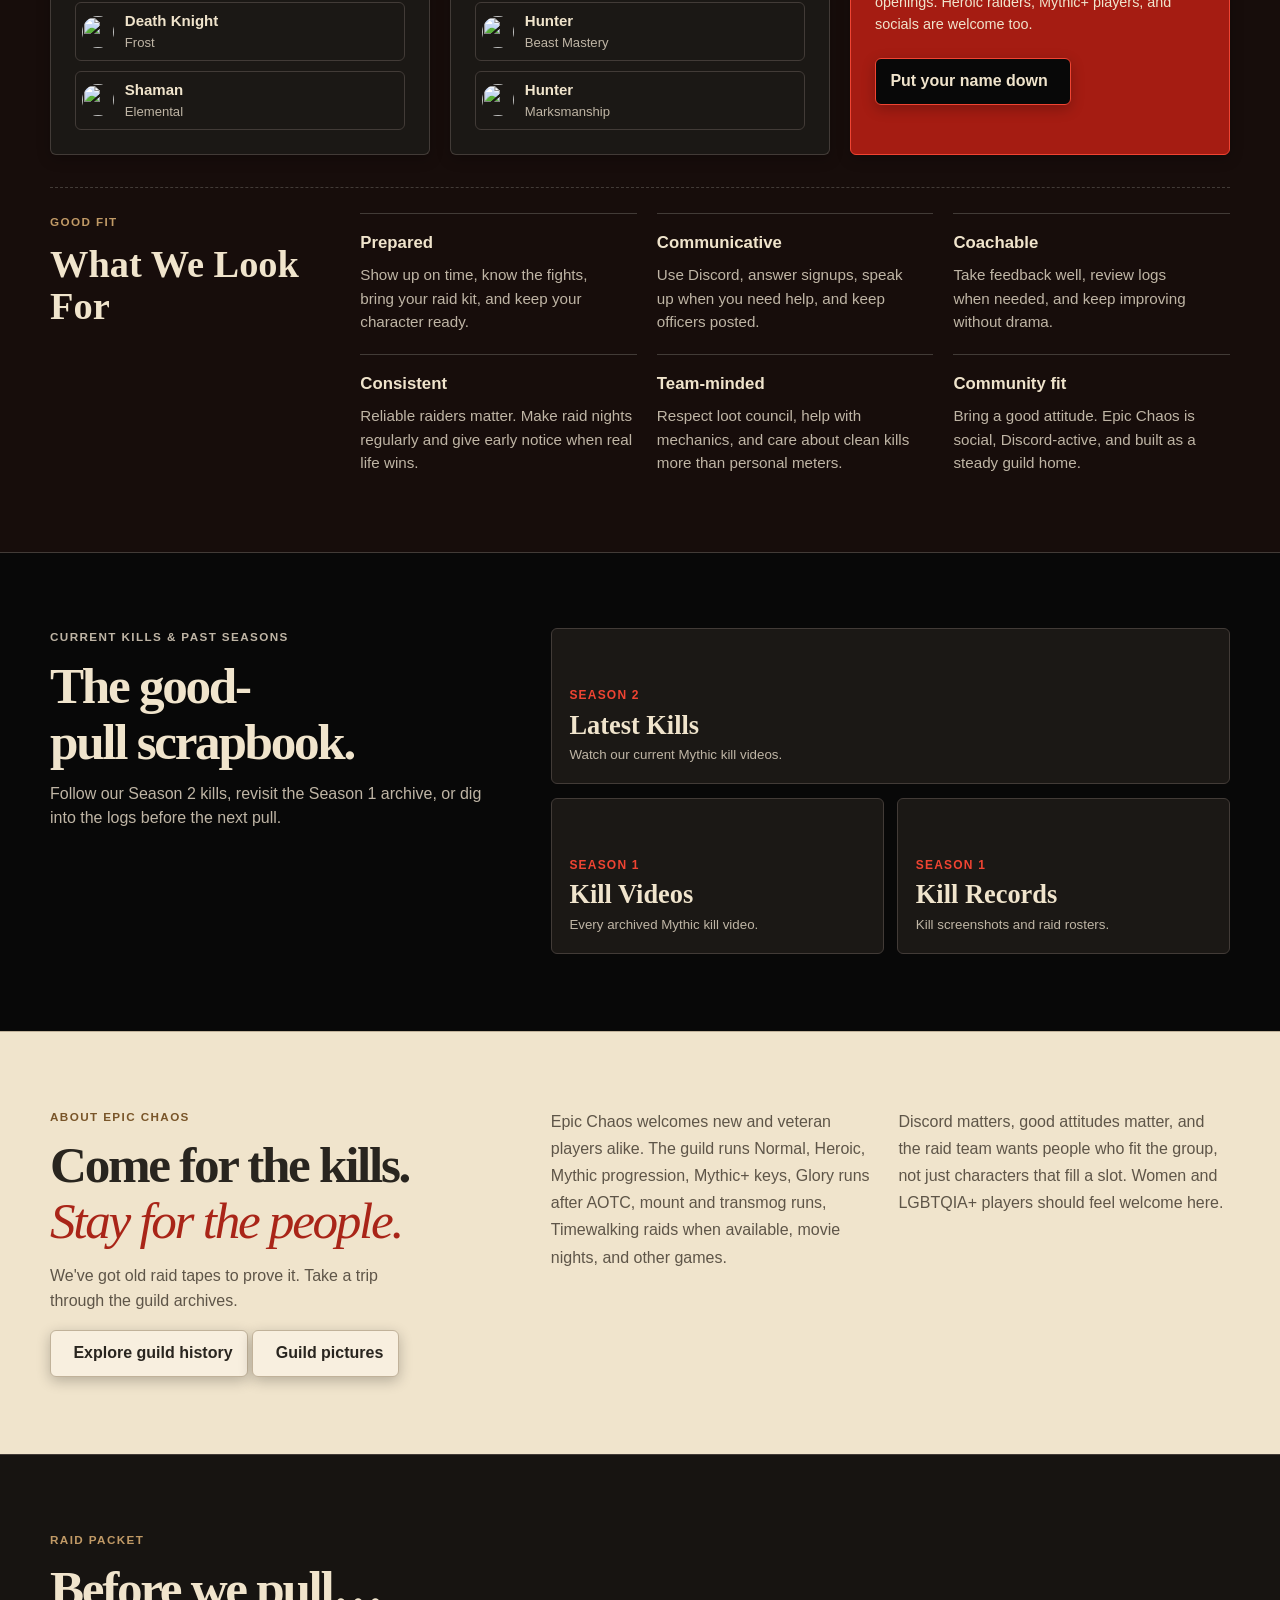
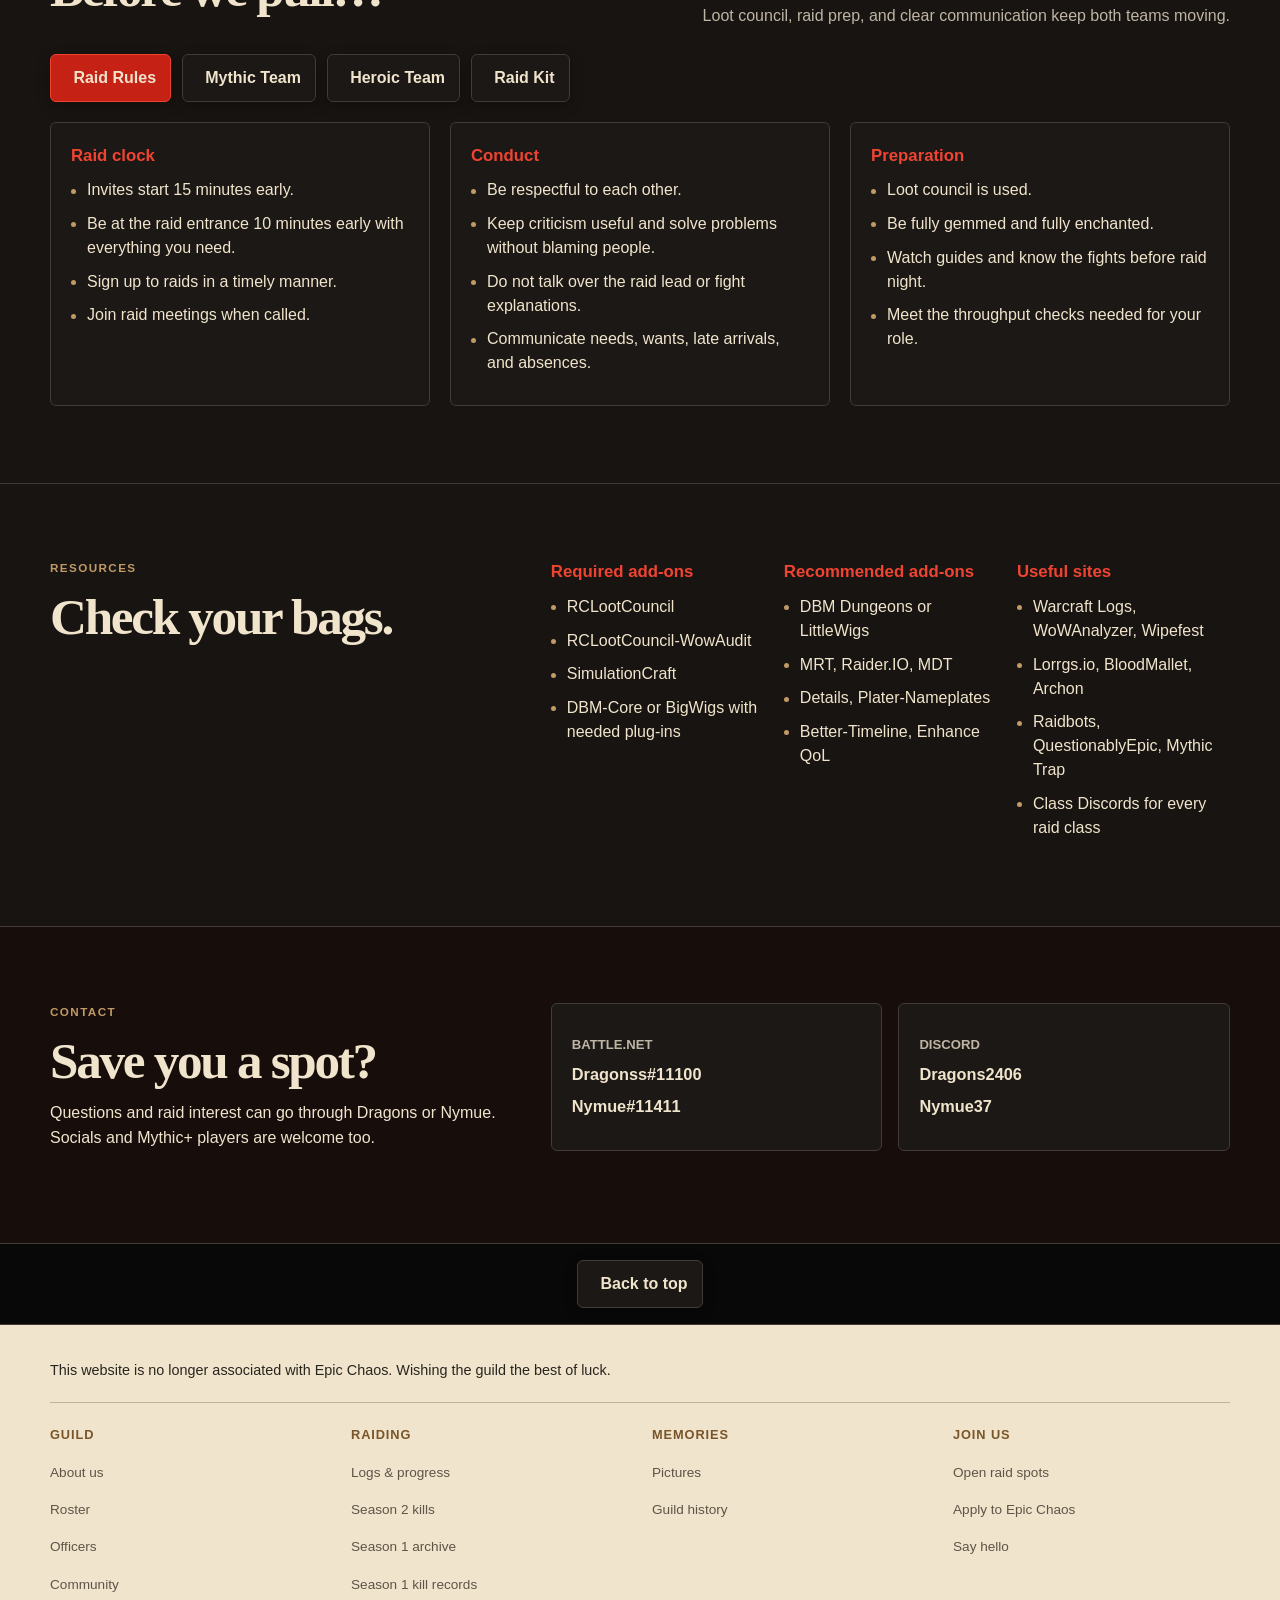
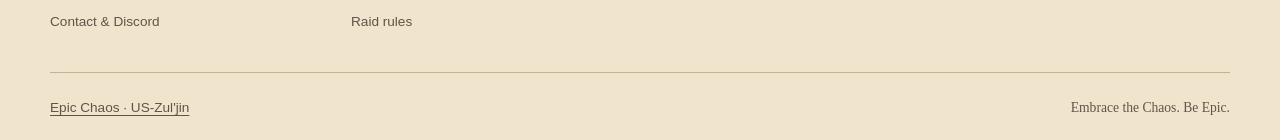
==== commit 2fc651ed: "Last Update" ====
--- a/index.html
+++ b/index.html
@@ -11,13 +11,29 @@
     <link rel="icon" type="image/png" href="assets/epic-chaos-logo-v5.png">
     <link rel="apple-touch-icon" href="assets/epic-chaos-logo-v5.png">
     <link rel="stylesheet" href="theme.css?v=20260922-1">
-    <link rel="stylesheet" href="style.css?v=20260922-1">
+    <link rel="stylesheet" href="style.css?v=20261012-1">
     <link rel="stylesheet" href="home.css?v=20260922-1">
+    <script defer src="notice.js?v=1"></script>
     <script defer src="https://unpkg.com/lucide@0.468.0/dist/umd/lucide.min.js"></script>
     <script defer src="script.js?v=21"></script>
     <script defer src="nav.js?v=1"></script>
   </head>
   <body class="home-page">
+
+    <dialog class="entry-notice" id="entryNotice" aria-labelledby="entryNoticeTitle" aria-describedby="entryNoticeMessage" open>
+      <div class="entry-notice-card">
+        <p class="entry-notice-label">A note from the site owner</p>
+        <h1 id="entryNoticeTitle">A new chapter.</h1>
+        <div id="entryNoticeMessage">
+          <p>I&rsquo;ve moved to a new guild, and this website is <strong>no longer associated with Epic Chaos.</strong></p>
+          <p>I wish everyone in the guild the best of luck and all the best for the road ahead.</p>
+        </div>
+        <form method="dialog">
+          <button class="button primary" type="submit" autofocus>Continue to website</button>
+        </form>
+      </div>
+    </dialog>
+
     <a class="skip-link" href="#content">Skip to content</a>
 
     <header class="site-header">
@@ -435,6 +451,7 @@
     </div>
 
     <footer class="site-footer">
+      <p class="site-status">This website is no longer associated with Epic Chaos. Wishing the guild the best of luck.</p>
       <nav class="footer-directory" aria-label="Site directory">
         <div><h2>Guild</h2>
           <a href="/#about">About us</a>
--- a/style.css
+++ b/style.css
@@ -1,4 +1,51 @@
 /* Shared foundations, navigation and components. Page layouts live alongside their HTML. */
+
+/* First-entry affiliation notice. Present in HTML so it does not depend on scripts to appear. */
+.entry-notice {
+  position: fixed;
+  inset: 0;
+  z-index: 1000;
+  width: 100%;
+  max-width: none;
+  height: 100dvh;
+  max-height: none;
+  margin: 0;
+  padding: clamp(1.25rem, 5vw, 4rem);
+  border: 0;
+  background: var(--bg);
+  color: var(--ivory-ink);
+  overflow-y: auto;
+}
+.entry-notice[open] { display: grid; place-items: center; }
+.entry-notice::backdrop { background: var(--bg); }
+.entry-notice-card {
+  width: min(100%, 640px);
+  padding: clamp(1.5rem, 5vw, 3rem);
+  border-top: 5px solid var(--accent);
+  border-radius: var(--radius);
+  background: var(--ivory);
+  box-shadow: var(--shadow);
+}
+.entry-notice-label {
+  color: var(--accent-dark);
+  font-size: 0.75rem;
+  font-weight: 700;
+  letter-spacing: 0.1em;
+  text-transform: uppercase;
+}
+.entry-notice h1 { font-size: clamp(2.6rem, 7vw, 4rem); margin-bottom: 1.5rem; }
+.entry-notice-card p { line-height: 1.7; }
+.entry-notice-card form { margin-top: 1.75rem; }
+.entry-notice .button { width: 100%; color: var(--ivory); }
+.entry-notice .button:focus-visible { outline-color: var(--ivory-ink); }
+.notice-open, .notice-open body { overflow: hidden; }
+.site-footer .site-status {
+  display: block;
+  padding: 0.75rem 0 1.25rem;
+  border-bottom: 1px solid var(--line);
+  color: var(--ink);
+  font-size: 0.9rem;
+}
 
 /* Foundations */
 * {
